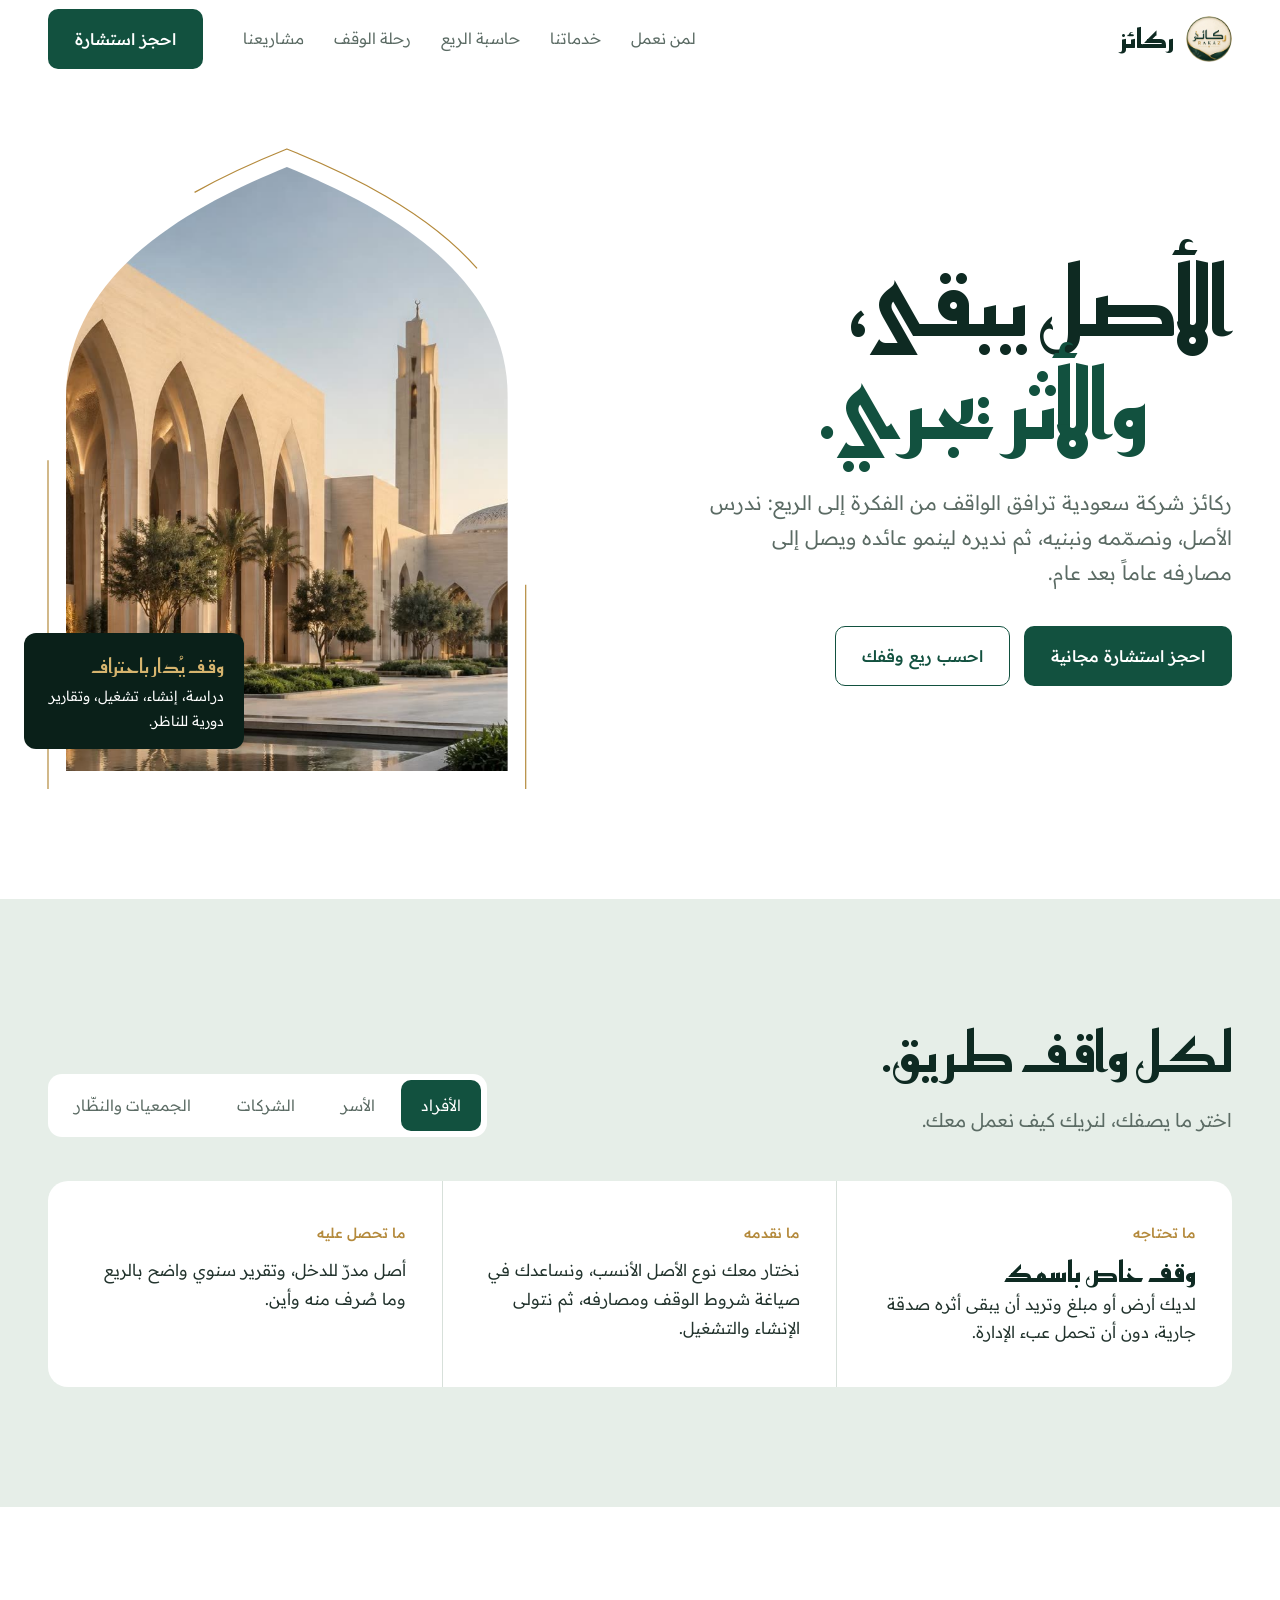
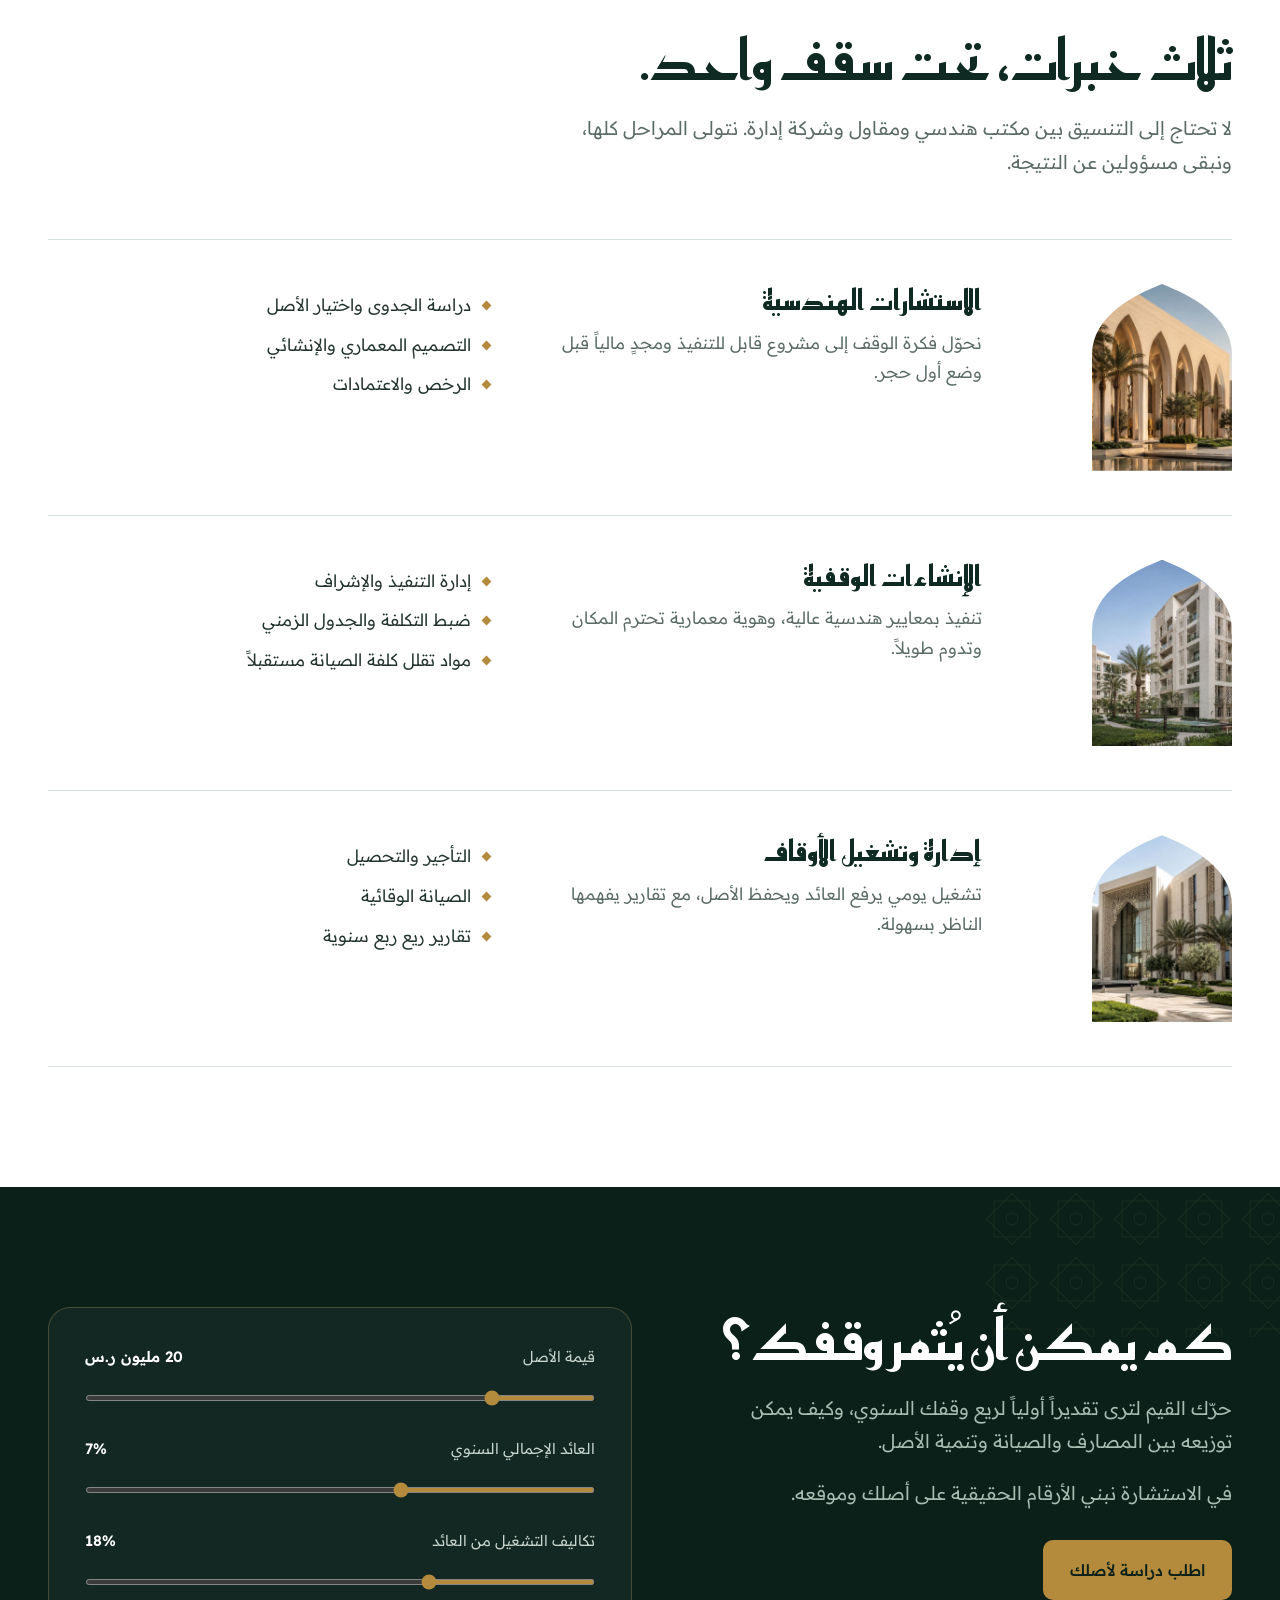
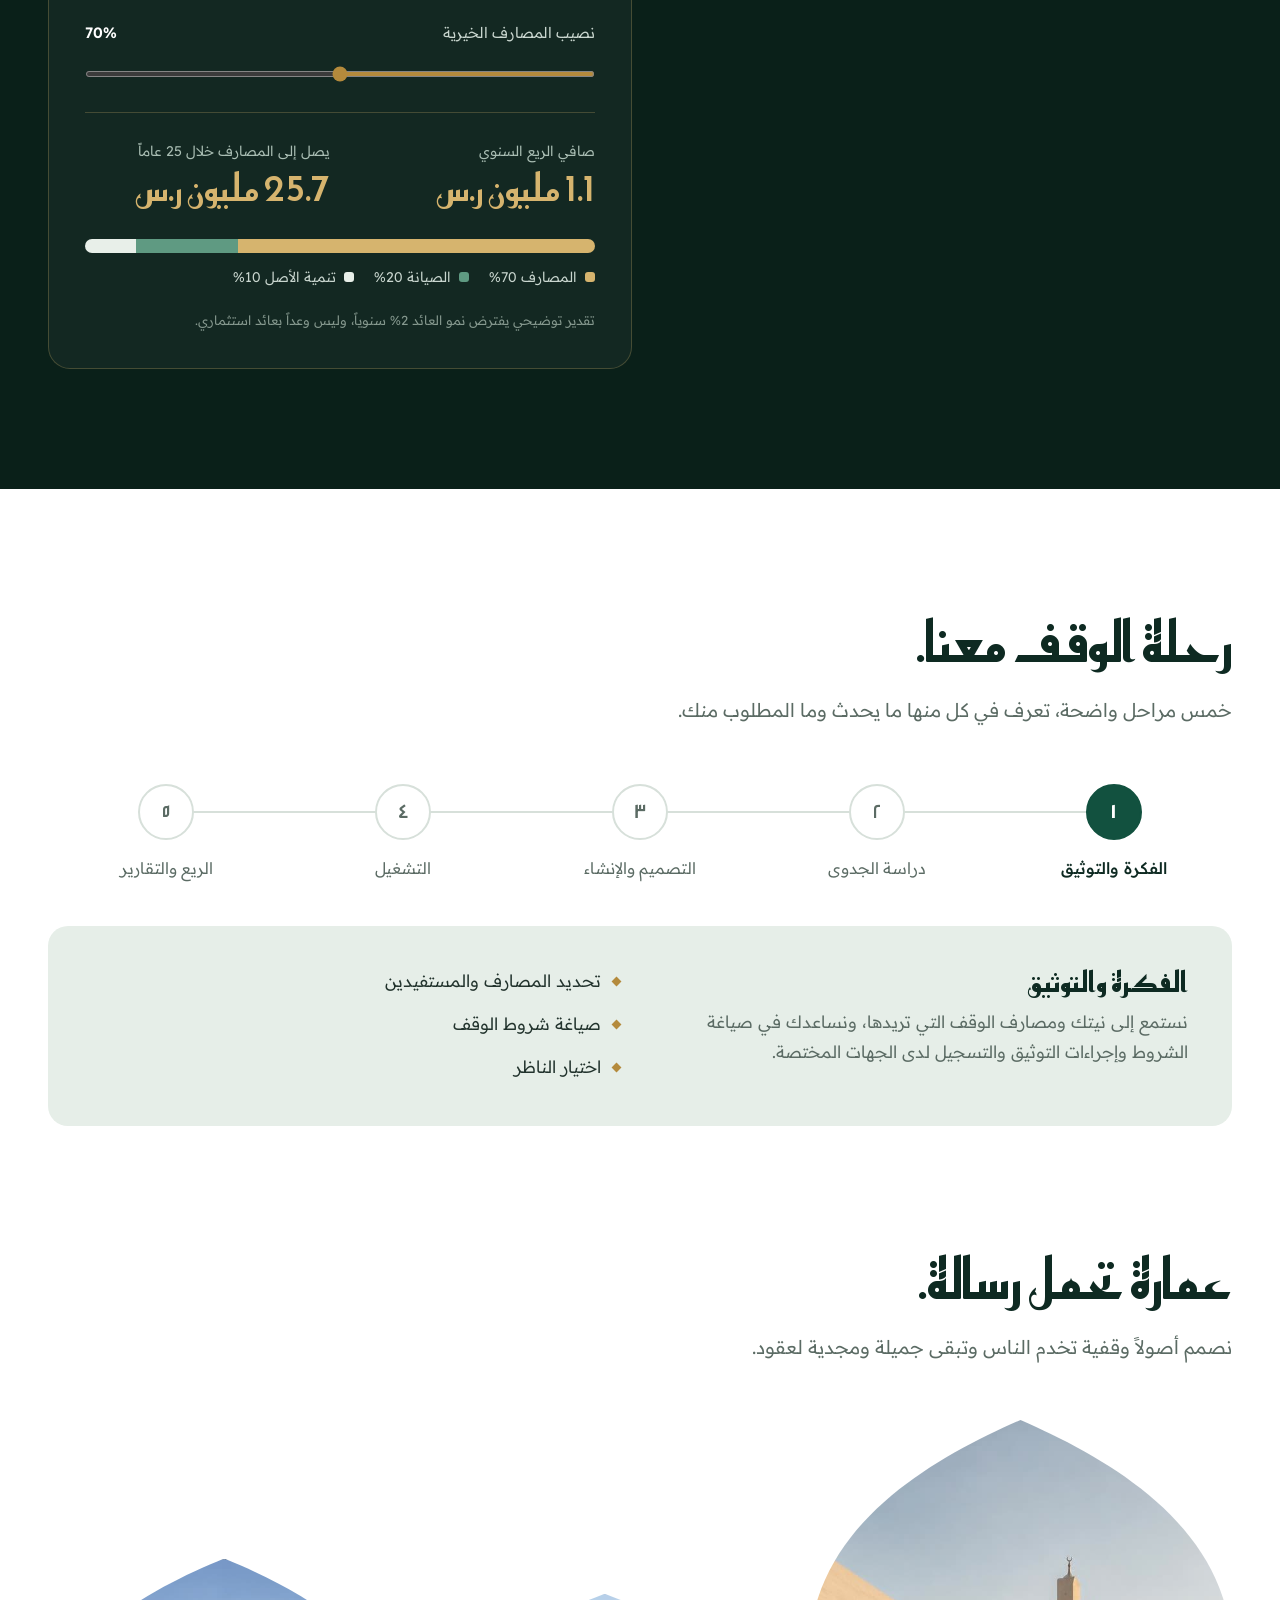
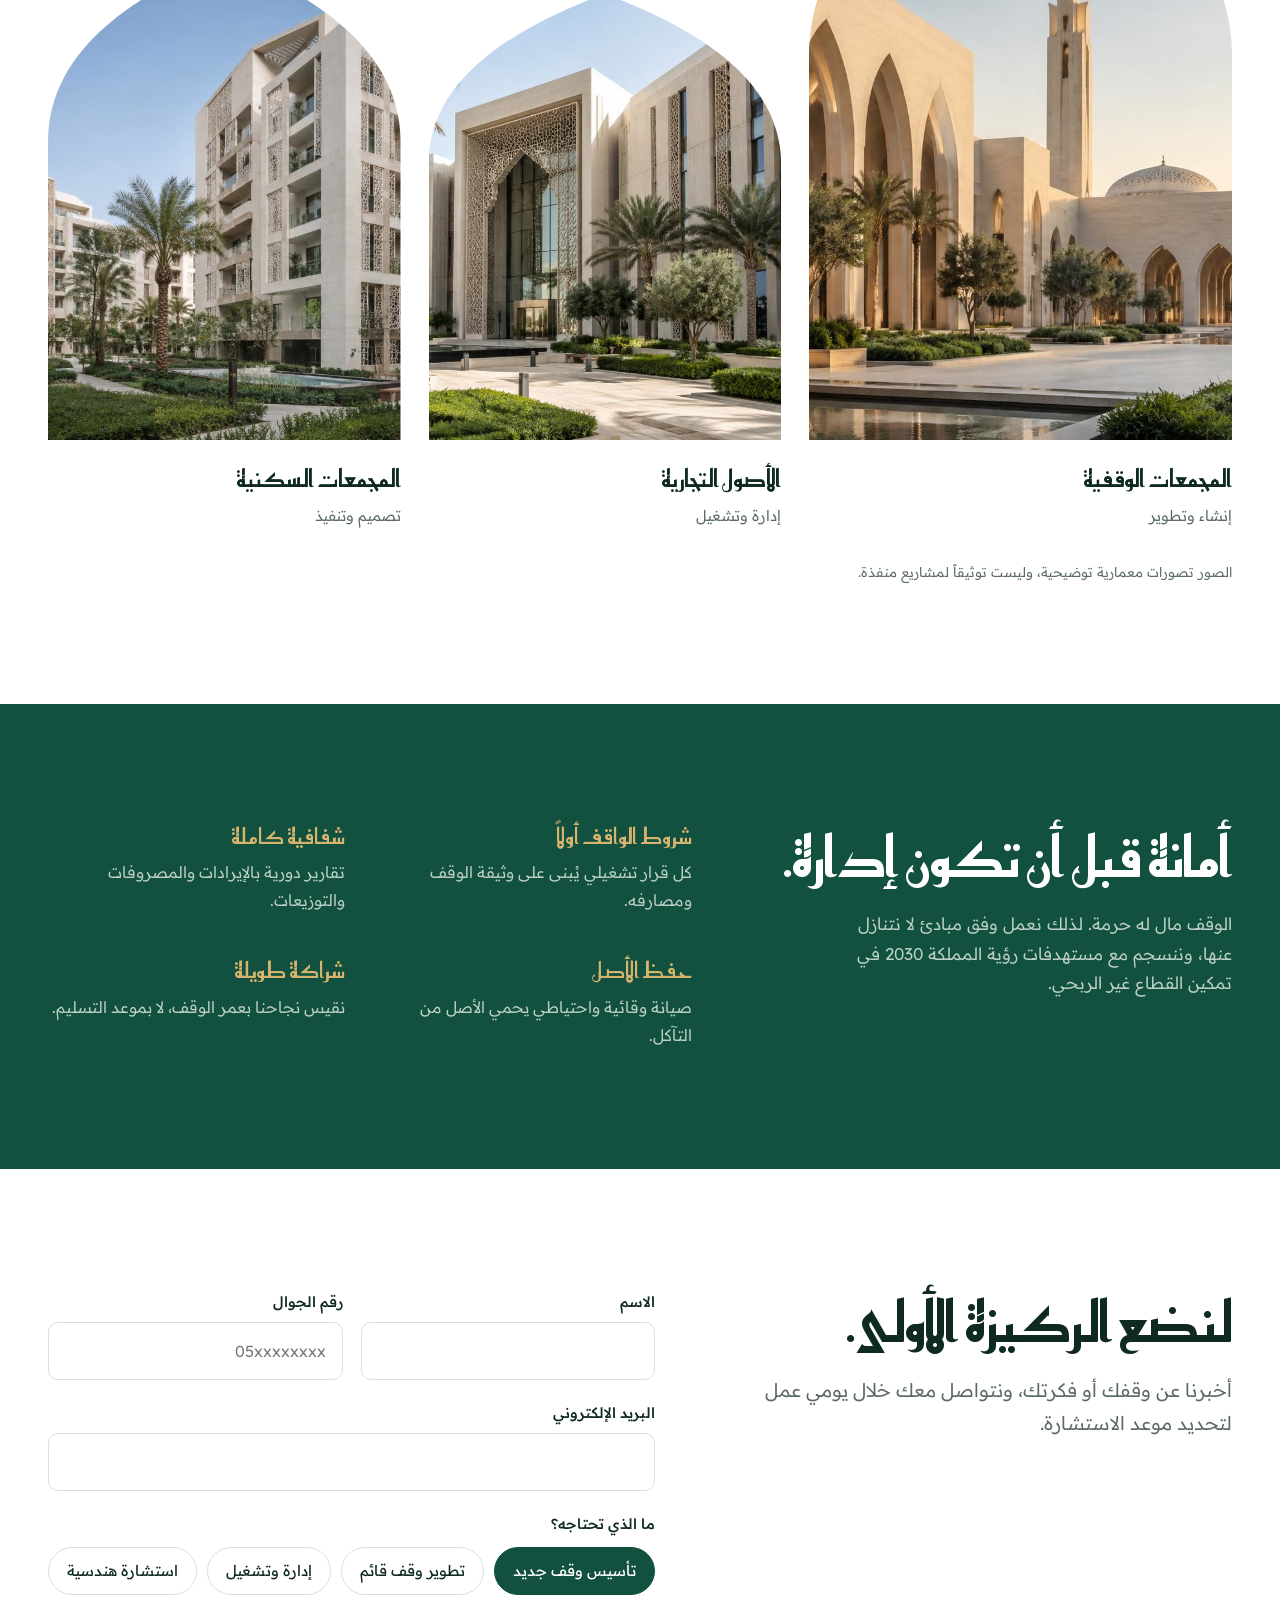
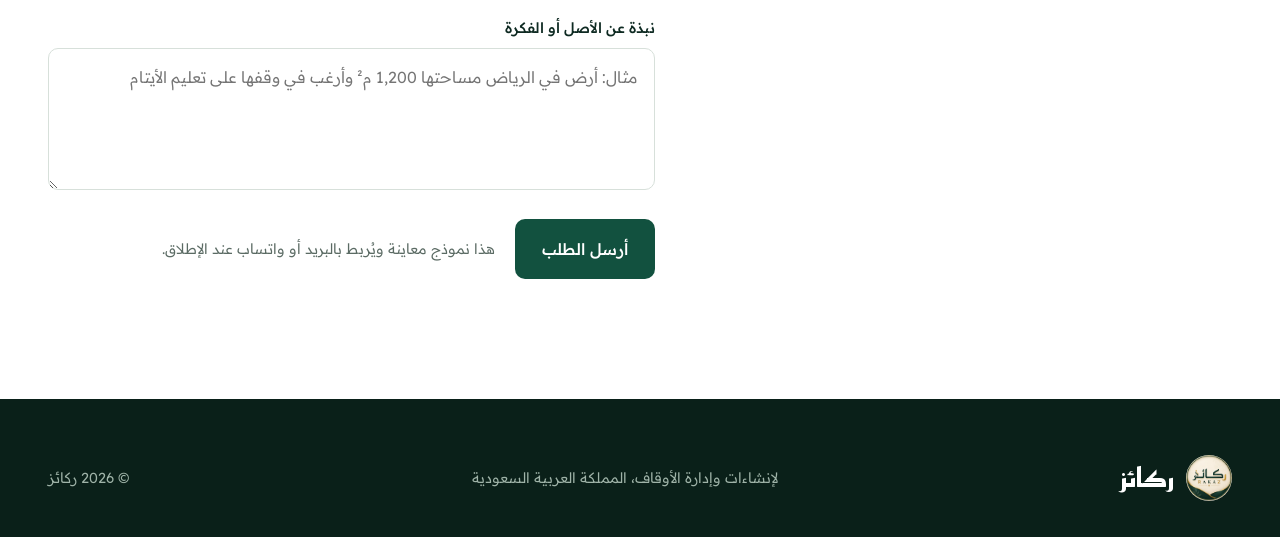
==== index.html @ 57b06609 "Modern redesign: arch motif, yield calculator, audience paths, journey, before/after, package builde" ====
<!doctype html>
<html lang="ar" dir="rtl">
<head>
<meta charset="utf-8">
<meta name="viewport" content="width=device-width,initial-scale=1">
<title>ركائز | إنشاءات وإدارة الأوقاف</title>
<meta name="description" content="ركائز شركة سعودية متخصصة في الاستشارات الهندسية وإنشاءات وإدارة وتشغيل الأوقاف. الأصل يبقى، والأثر يجري.">
<meta property="og:title" content="ركائز | الأصل يبقى، والأثر يجري">
<meta property="og:description" content="من فكرة الوقف إلى ريعه: دراسة وتصميم وإنشاء وتشغيل في المملكة العربية السعودية.">
<meta property="og:image" content="img/hero.jpg">
<link rel="icon" href="img/favicon.png">
<link rel="preconnect" href="https://fonts.googleapis.com"><link rel="preconnect" href="https://fonts.gstatic.com" crossorigin>
<link href="https://fonts.googleapis.com/css2?family=Reem+Kufi:wght@400..700&family=Readex+Pro:wght@300..600&display=swap" rel="stylesheet">
<link rel="stylesheet" href="styles.css">
</head>
<body>
<svg width="0" height="0" style="position:absolute" aria-hidden="true">
  <clipPath id="arch" clipPathUnits="objectBoundingBox"><path d="M0,1 L0,.38 C0,.17 .3,.06 .5,0 C.7,.06 1,.17 1,.38 L1,1 Z"/></clipPath>
  <pattern id="khatam" width="64" height="64" patternUnits="userSpaceOnUse">
    <g fill="none" stroke="#d6b46e" stroke-width="1"><rect x="14" y="14" width="36" height="36"/><rect x="14" y="14" width="36" height="36" transform="rotate(45 32 32)"/><circle cx="32" cy="32" r="6"/></g>
  </pattern>
</svg>

<header class="nav" id="nav">
  <div class="wrap">
    <a href="#top" class="brand" aria-label="ركائز، الصفحة الرئيسية"><img src="img/logo.jpg" alt=""><b>ركائز</b></a>
    <nav class="links" id="links" aria-label="القائمة الرئيسية">
      <a href="#audience">لمن نعمل</a><a href="#services">خدماتنا</a><a href="#calc">حاسبة الريع</a><a href="#journey">رحلة الوقف</a><a href="#projects">مشاريعنا</a>
    </nav>
    <a href="#contact" class="btn btn-primary">احجز استشارة</a>
    <button class="menu-btn" id="menuBtn" aria-label="فتح القائمة" aria-expanded="false" aria-controls="links"><svg width="26" height="26" viewBox="0 0 24 24" fill="none" stroke="currentColor" stroke-width="1.8"><path d="M4 7h16M4 12h16M4 17h10"/></svg></button>
  </div>
</header>

<main>
<section class="hero" id="top">
  <div class="wrap">
    <div>
      <h1><span>الأصل يبقى،</span><span>والأثر يجري.</span></h1>
      <p>ركائز شركة سعودية ترافق الواقف من الفكرة إلى الريع: ندرس الأصل، ونصمّمه ونبنيه، ثم نديره لينمو عائده ويصل إلى مصارفه عاماً بعد عام.</p>
      <div class="actions">
        <a href="#contact" class="btn btn-primary">احجز استشارة مجانية</a>
        <a href="#calc" class="btn btn-line" style="color:var(--emerald)">احسب ريع وقفك</a>
      </div>
    </div>
    <div class="hero-art" aria-hidden="true">
      <div class="photo arch"></div>
      <svg class="outline" viewBox="0 0 100 140" preserveAspectRatio="none"><path pathLength="1" d="M0,140 L0,53 C0,24 30,8.4 50,0 C70,8.4 100,24 100,53 L100,140"/></svg>
      <div class="tag"><b>وقف يُدار باحتراف</b>دراسة، إنشاء، تشغيل، وتقارير دورية للناظر.</div>
    </div>
  </div>
</section>

<section class="audience" id="audience">
  <div class="wrap">
    <div class="aud-head">
      <div><h2>لكل واقف طريق.</h2><p class="lead">اختر ما يصفك، لنريك كيف نعمل معك.</p></div>
      <div class="tabs" role="tablist" aria-label="نوع الواقف">
        <button role="tab" aria-selected="true" aria-controls="p1" id="t1">الأفراد</button>
        <button role="tab" aria-selected="false" aria-controls="p2" id="t2" tabindex="-1">الأسر</button>
        <button role="tab" aria-selected="false" aria-controls="p3" id="t3" tabindex="-1">الشركات</button>
        <button role="tab" aria-selected="false" aria-controls="p4" id="t4" tabindex="-1">الجمعيات والنظّار</button>
      </div>
    </div>
    <div class="panel" role="tabpanel" id="p1" aria-labelledby="t1">
      <div><small>ما تحتاجه</small><h3>وقف خاص باسمك</h3><p>لديك أرض أو مبلغ وتريد أن يبقى أثره صدقة جارية، دون أن تحمل عبء الإدارة.</p></div>
      <div><small>ما نقدمه</small><p>نختار معك نوع الأصل الأنسب، ونساعدك في صياغة شروط الوقف ومصارفه، ثم نتولى الإنشاء والتشغيل.</p></div>
      <div><small>ما تحصل عليه</small><p>أصل مدرّ للدخل، وتقرير سنوي واضح بالريع وما صُرف منه وأين.</p></div>
    </div>
    <div class="panel" role="tabpanel" id="p2" aria-labelledby="t2" hidden>
      <div><small>ما تحتاجه</small><h3>وقف عائلي يجمع الأجيال</h3><p>تريد أصلاً يخدم ذرية العائلة ويحفظ الإرث من التفرق.</p></div>
      <div><small>ما نقدمه</small><p>هيكلة الوقف الذري، وتنظيم دور الناظر والمستفيدين، وتطوير الأصول العائلية القائمة.</p></div>
      <div><small>ما تحصل عليه</small><p>حوكمة واضحة تمنع الخلاف، وريع منتظم يوزّع وفق شروط الواقف.</p></div>
    </div>
    <div class="panel" role="tabpanel" id="p3" aria-labelledby="t3" hidden>
      <div><small>ما تحتاجه</small><h3>وقف مؤسسي للشركة</h3><p>تبحث عن أثر اجتماعي مستدام يتجاوز التبرعات الموسمية.</p></div>
      <div><small>ما نقدمه</small><p>تصميم وقف يخدم مسؤوليتكم الاجتماعية، وربطه بأهداف الاستدامة لديكم، وإدارة أصوله باحتراف.</p></div>
      <div><small>ما تحصل عليه</small><p>أثر قابل للقياس، وتقارير جاهزة للإفصاح للمساهمين.</p></div>
    </div>
    <div class="panel" role="tabpanel" id="p4" aria-labelledby="t4" hidden>
      <div><small>ما تحتاجه</small><h3>أوقاف قائمة تحتاج إلى تطوير</h3><p>لديكم أصول وقفية قديمة أو ضعيفة العائد، أو تحتاجون إلى تشغيل محترف.</p></div>
      <div><small>ما نقدمه</small><p>تقييم الأصول، وإعادة التطوير أو الإحلال، وتشغيل يومي وتحصيل وصيانة.</p></div>
      <div><small>ما تحصل عليه</small><p>رفع العائد، وتخفيف العبء التشغيلي عن الناظر، وشفافية كاملة.</p></div>
    </div>
  </div>
</section>

<section id="services">
  <div class="wrap">
    <h2>ثلاث خبرات، تحت سقف واحد.</h2>
    <p class="lead">لا تحتاج إلى التنسيق بين مكتب هندسي ومقاول وشركة إدارة. نتولى المراحل كلها، ونبقى مسؤولين عن النتيجة.</p>
    <div class="svc-list">
      <article class="svc">
        <div class="thumb arch" style="background-image:url(img/arches.jpg)" role="img" aria-label="تفاصيل معمارية"></div>
        <div><h3>الاستشارات الهندسية</h3><p>نحوّل فكرة الوقف إلى مشروع قابل للتنفيذ ومجدٍ مالياً قبل وضع أول حجر.</p></div>
        <ul><li>دراسة الجدوى واختيار الأصل</li><li>التصميم المعماري والإنشائي</li><li>الرخص والاعتمادات</li></ul>
      </article>
      <article class="svc">
        <div class="thumb arch" style="background-image:url(img/residences.jpg)" role="img" aria-label="مبنى سكني"></div>
        <div><h3>الإنشاءات الوقفية</h3><p>تنفيذ بمعايير هندسية عالية، وهوية معمارية تحترم المكان وتدوم طويلاً.</p></div>
        <ul><li>إدارة التنفيذ والإشراف</li><li>ضبط التكلفة والجدول الزمني</li><li>مواد تقلل كلفة الصيانة مستقبلاً</li></ul>
      </article>
      <article class="svc">
        <div class="thumb arch" style="background-image:url(img/offices.jpg)" role="img" aria-label="مبنى تجاري"></div>
        <div><h3>إدارة وتشغيل الأوقاف</h3><p>تشغيل يومي يرفع العائد ويحفظ الأصل، مع تقارير يفهمها الناظر بسهولة.</p></div>
        <ul><li>التأجير والتحصيل</li><li>الصيانة الوقائية</li><li>تقارير ريع ربع سنوية</li></ul>
      </article>
    </div>
  </div>
</section>

<section class="calc" id="calc">
  <svg class="bgpat" aria-hidden="true"><rect width="100%" height="100%" fill="url(#khatam)"/></svg>
  <div class="wrap">
    <div>
      <h2>كم يمكن أن يُثمر وقفك؟</h2>
      <p class="lead">حرّك القيم لترى تقديراً أولياً لريع وقفك السنوي، وكيف يمكن توزيعه بين المصارف والصيانة وتنمية الأصل.</p>
      <p class="lead" style="margin-top:18px">في الاستشارة نبني الأرقام الحقيقية على أصلك وموقعه.</p>
      <a href="#contact" class="btn btn-brass" style="margin-top:30px">اطلب دراسة لأصلك</a>
    </div>
    <div class="calc-box">
      <div class="field"><label for="v">قيمة الأصل <output id="vo"></output></label><input type="range" id="v" min="1" max="100" step="1" value="20"></div>
      <div class="field"><label for="g">العائد الإجمالي السنوي <output id="go"></output></label><input type="range" id="g" min="4" max="12" step=".5" value="7"></div>
      <div class="field"><label for="o">تكاليف التشغيل من العائد <output id="oo"></output></label><input type="range" id="o" min="10" max="35" step="1" value="18"></div>
      <div class="field"><label for="b">نصيب المصارف الخيرية <output id="bo"></output></label><input type="range" id="b" min="50" max="90" step="5" value="70"></div>
      <div class="result" aria-live="polite">
        <div><span>صافي الريع السنوي</span><b id="net"></b></div>
        <div><span>يصل إلى المصارف خلال 25 عاماً</span><b id="cum"></b></div>
      </div>
      <div class="split" aria-hidden="true"><i id="s1" style="background:var(--brass-2)"></i><i id="s2" style="background:#5f9a82"></i><i id="s3" style="background:#e8efe9"></i></div>
      <div class="legend"><span style="--c:var(--brass-2)" id="l1"></span><span style="--c:#5f9a82" id="l2"></span><span style="--c:#e8efe9" id="l3"></span></div>
      <p class="disclaimer">تقدير توضيحي يفترض نمو العائد 2% سنوياً، وليس وعداً بعائد استثماري.</p>
    </div>
  </div>
</section>

<section id="journey">
  <div class="wrap">
    <h2>رحلة الوقف معنا.</h2>
    <p class="lead">خمس مراحل واضحة، تعرف في كل منها ما يحدث وما المطلوب منك.</p>
    <div class="journey-track" role="tablist" aria-label="مراحل الوقف" id="track"></div>
    <div class="journey-detail" id="jdetail" role="tabpanel" aria-live="polite"></div>
  </div>
</section>

<section id="projects" style="padding-top:0">
  <div class="wrap">
    <h2>عمارة تحمل رسالة.</h2>
    <p class="lead">نصمم أصولاً وقفية تخدم الناس وتبقى جميلة ومجدية لعقود.</p>
    <div class="gallery">
      <figure><div class="img arch" style="background-image:url(img/hero.jpg)" role="img" aria-label="مجمع وقفي بأروقة وحدائق"></div><figcaption><b>المجمعات الوقفية</b><span>إنشاء وتطوير</span></figcaption></figure>
      <figure><div class="img arch" style="background-image:url(img/offices.jpg)" role="img" aria-label="مبنى أصول تجارية"></div><figcaption><b>الأصول التجارية</b><span>إدارة وتشغيل</span></figcaption></figure>
      <figure><div class="img arch" style="background-image:url(img/residences.jpg)" role="img" aria-label="مجمع سكني"></div><figcaption><b>المجمعات السكنية</b><span>تصميم وتنفيذ</span></figcaption></figure>
    </div>
    <p class="note">الصور تصورات معمارية توضيحية، وليست توثيقاً لمشاريع منفذة.</p>
  </div>
</section>

<section class="principles">
  <div class="wrap">
    <div><h2>أمانة قبل أن تكون إدارة.</h2><p style="color:#bcd0c5;max-width:40ch">الوقف مال له حرمة. لذلك نعمل وفق مبادئ لا نتنازل عنها، وننسجم مع مستهدفات رؤية المملكة 2030 في تمكين القطاع غير الربحي.</p></div>
    <div class="plist">
      <div><h3>شروط الواقف أولاً</h3><p>كل قرار تشغيلي يُبنى على وثيقة الوقف ومصارفه.</p></div>
      <div><h3>شفافية كاملة</h3><p>تقارير دورية بالإيرادات والمصروفات والتوزيعات.</p></div>
      <div><h3>حفظ الأصل</h3><p>صيانة وقائية واحتياطي يحمي الأصل من التآكل.</p></div>
      <div><h3>شراكة طويلة</h3><p>نقيس نجاحنا بعمر الوقف، لا بموعد التسليم.</p></div>
    </div>
  </div>
</section>

<section class="contact" id="contact">
  <div class="wrap">
    <div>
      <h2>لنضع الركيزة الأولى.</h2>
      <p class="lead">أخبرنا عن وقفك أو فكرتك، ونتواصل معك خلال يومي عمل لتحديد موعد الاستشارة.</p>
    </div>
    <form class="form" id="form" novalidate>
      <div><label for="n">الاسم</label><input id="n" name="name" required autocomplete="name"></div>
      <div><label for="p">رقم الجوال</label><input id="p" name="phone" type="tel" dir="ltr" style="text-align:right" placeholder="05xxxxxxxx" autocomplete="tel"></div>
      <div class="full"><label for="e">البريد الإلكتروني</label><input id="e" name="email" type="email" dir="ltr" style="text-align:right" required autocomplete="email"></div>
      <fieldset class="full" style="border:0"><legend style="font-size:14.5px;font-weight:500;margin-bottom:10px;color:var(--ink)">ما الذي تحتاجه؟</legend>
        <div class="chips">
          <label><input type="radio" name="svc" value="وقف جديد" checked><span>تأسيس وقف جديد</span></label>
          <label><input type="radio" name="svc" value="تطوير"><span>تطوير وقف قائم</span></label>
          <label><input type="radio" name="svc" value="تشغيل"><span>إدارة وتشغيل</span></label>
          <label><input type="radio" name="svc" value="استشارة"><span>استشارة هندسية</span></label>
        </div>
      </fieldset>
      <div class="full"><label for="m">نبذة عن الأصل أو الفكرة</label><textarea id="m" rows="4" placeholder="مثال: أرض في الرياض مساحتها 1,200 م² وأرغب في وقفها على تعليم الأيتام"></textarea></div>
      <div class="full" style="display:flex;gap:20px;align-items:center;flex-wrap:wrap"><button class="btn btn-primary" type="submit">أرسل الطلب</button><span class="form-status" id="status" role="status">هذا نموذج معاينة ويُربط بالبريد أو واتساب عند الإطلاق.</span></div>
    </form>
  </div>
</section>
</main>

<footer>
  <div class="wrap">
    <a href="#top" class="brand"><img src="img/logo.jpg" alt=""><b>ركائز</b></a>
    <span>لإنشاءات وإدارة الأوقاف، المملكة العربية السعودية</span>
    <span>© 2026 ركائز</span>
  </div>
</footer>

<script>
const $=id=>document.getElementById(id);
const nav=$('nav');addEventListener('scroll',()=>nav.classList.toggle('scrolled',scrollY>10),{passive:true});
const links=$('links'),mb=$('menuBtn');
mb.onclick=()=>{const o=links.classList.toggle('open');mb.setAttribute('aria-expanded',o)};
links.querySelectorAll('a').forEach(a=>a.onclick=()=>{links.classList.remove('open');mb.setAttribute('aria-expanded',false)});

// tabs with arrow-key support
function tabs(list,onSelect){
  const btns=[...list.querySelectorAll('[role=tab]')];
  const select=b=>{btns.forEach(x=>{const on=x===b;x.setAttribute('aria-selected',on);x.tabIndex=on?0:-1});onSelect(b,btns.indexOf(b))};
  btns.forEach((b,i)=>{b.onclick=()=>select(b);b.onkeydown=e=>{
    const d=e.key==='ArrowLeft'?1:e.key==='ArrowRight'?-1:0; // RTL
    if(d){e.preventDefault();const n=btns[(i+d+btns.length)%btns.length];n.focus();select(n)}}});
}
tabs(document.querySelector('.tabs'),b=>{document.querySelectorAll('.panel').forEach(p=>p.hidden=p.id!==b.getAttribute('aria-controls'))});

// journey
const stages=[
 ['الفكرة والتوثيق','نستمع إلى نيتك ومصارف الوقف التي تريدها، ونساعدك في صياغة الشروط وإجراءات التوثيق والتسجيل لدى الجهات المختصة.',['تحديد المصارف والمستفيدين','صياغة شروط الوقف','اختيار الناظر']],
 ['دراسة الجدوى','نقيّم الأصل أو نختاره معك، ونقارن بين بدائل الاستثمار لنصل إلى أعلى عائد بأقل مخاطرة.',['تقييم الموقع والسوق','سيناريوهات العائد','توصية مكتوبة']],
 ['التصميم والإنشاء','تصميم معماري بهوية أصيلة، وتنفيذ تحت إشرافنا بجدول وتكلفة معتمدين.',['تصميم معماري وإنشائي','الرخص والاعتمادات','إشراف وتقارير تنفيذ']],
 ['التشغيل','نتولى التأجير والتحصيل والصيانة، فلا يحمل الناظر عبء التفاصيل اليومية.',['تسويق وتأجير','تحصيل وصيانة','احتياطي لحفظ الأصل']],
 ['الريع والتقارير','يصل الريع إلى مصارفه في موعده، مع تقارير واضحة بكل ما دخل وما صُرف.',['توزيع وفق الشروط','تقرير ربع سنوي','مراجعة سنوية للأداء']]
];
const track=$('track'),jd=$('jdetail');
track.innerHTML=stages.map((s,i)=>`<button role="tab" aria-selected="${i===0}" tabindex="${i?-1:0}"><i>${'١٢٣٤٥'[i]}</i><span>${s[0]}</span></button>`).join('');
const showStage=(b,i)=>{const s=stages[i];jd.innerHTML=`<div><h3>${s[0]}</h3><p style="color:var(--muted)">${s[1]}</p></div><ul>${s[2].map(x=>`<li>${x}</li>`).join('')}</ul>`};
tabs(track,showStage);showStage(null,0);

// calculator
const fmt=n=>n>=1e6?(n/1e6).toLocaleString('en-US',{maximumFractionDigits:1})+' مليون ر.س':Math.round(n/1e3).toLocaleString('en-US')+' ألف ر.س';
function calc(){
  const V=$('v').value*1e6,g=$('g').value/100,o=$('o').value/100,b=$('b').value/100;
  const maint=Math.min(.2,1-b),grow=Math.max(0,1-b-maint);
  $('vo').textContent=fmt(V);$('go').textContent=$('g').value+'%';$('oo').textContent=$('o').value+'%';$('bo').textContent=Math.round(b*100)+'%';
  const net=V*g*(1-o);let cum=0;for(let y=0;y<25;y++)cum+=net*b*Math.pow(1.02,y);
  $('net').textContent=fmt(net);$('cum').textContent=fmt(cum);
  [[b,'المصارف'],[maint,'الصيانة'],[grow,'تنمية الأصل']].forEach(([w,l],i)=>{$('s'+(i+1)).style.width=w*100+'%';$('l'+(i+1)).textContent=`${l} ${Math.round(w*100)}%`});
}
['v','g','o','b'].forEach(id=>$(id).oninput=calc);calc();

// form
$('form').onsubmit=e=>{e.preventDefault();const f=e.target,st=$('status');
  if(!f.elements.name.value.trim()||!f.elements.email.checkValidity()){st.className='form-status';st.textContent='أدخل الاسم وبريداً إلكترونياً صحيحاً لنتمكن من الرد عليك.';return}
  st.className='form-status ok';st.textContent='تم استلام طلبك. (معاينة: لم يُرسل فعلياً بعد)';f.reset()};
</script>
</body>
</html>
---- styles.css ----
:root{
  --ink:#0e2a22; --emerald:#12513f; --emerald-2:#1a6a53; --deep:#0a2019;
  --brass:#b48a3c; --brass-2:#d6b46e; --sage:#e6eee8; --sand:#d9c7a3;
  --paper:#ffffff; --text:#22332d; --muted:#5b6b64; --line:#d7e0da;
  --max:1240px;
  --display:"Reem Kufi",sans-serif; --body:"Readex Pro",system-ui,sans-serif;
  --s1:clamp(44px,7.4vw,104px); --s2:clamp(32px,4.4vw,56px); --s3:clamp(22px,2.2vw,28px);
}
*{box-sizing:border-box;margin:0;padding:0}
html{scroll-behavior:smooth}
body{font-family:var(--body);color:var(--text);background:var(--paper);font-size:17px;line-height:1.75;overflow-x:hidden;font-weight:350}
img{max-width:100%;display:block}
a{color:inherit;text-decoration:none}
button{font:inherit;cursor:pointer}
:focus-visible{outline:3px solid var(--brass);outline-offset:3px;border-radius:4px}
.wrap{max-width:var(--max);margin-inline:auto;padding-inline:28px}
h1,h2,h3{font-family:var(--display);font-weight:600;color:var(--ink);line-height:1.2}
h2{font-size:var(--s2);margin-bottom:18px;max-width:20ch;text-wrap:balance}
h3{font-size:var(--s3)}
p.lead{font-size:19px;color:var(--muted);max-width:56ch}
section{padding-block:120px}
.arch{clip-path:url(#arch)}

/* buttons */
.btn{display:inline-flex;align-items:center;gap:10px;padding:15px 26px;border-radius:10px;font-weight:500;font-size:16px;border:1.5px solid transparent;transition:background .2s,color .2s,border-color .2s}
.btn-primary{background:var(--emerald);color:#fff}
.btn-primary:hover{background:var(--ink)}
.btn-brass{background:var(--brass);color:var(--deep)}
.btn-brass:hover{background:var(--brass-2)}
.btn-line{border-color:currentColor}
.btn-line:hover{background:rgba(255,255,255,.08)}

/* header */
.nav{position:sticky;top:0;z-index:40;background:rgba(255,255,255,.88);backdrop-filter:blur(14px);border-bottom:1px solid transparent;transition:border-color .3s}
.nav.scrolled{border-color:var(--line)}
.nav .wrap{display:flex;align-items:center;gap:40px;height:78px}
.brand{display:flex;align-items:center;gap:12px}
.brand img{width:46px;height:46px;border-radius:50%}
.brand b{font-family:var(--display);font-size:26px;color:var(--ink);line-height:1}
.links{display:flex;gap:30px;margin-inline-start:auto;font-size:15.5px;color:var(--muted)}
.links a:hover,.links a[aria-current]{color:var(--ink)}
.menu-btn{display:none;margin-inline-start:auto;background:none;border:0;width:44px;height:44px;color:var(--ink)}

/* hero */
.hero{padding-block:70px 110px;position:relative;overflow:hidden}
.hero .wrap{display:grid;grid-template-columns:1.15fr .85fr;gap:60px;align-items:center}
.hero h1{font-size:var(--s1);line-height:1.08;letter-spacing:-.5px;margin-bottom:28px}
.hero h1 span{display:block}
.hero h1 span:last-child{color:var(--emerald);padding-inline-start:.9em}
.hero p{font-size:20px;color:var(--muted);max-width:44ch;margin-bottom:36px}
.hero .actions{display:flex;gap:14px;flex-wrap:wrap}
.hero-art{position:relative;aspect-ratio:3/4.2;max-height:640px;justify-self:end;width:100%}
.hero-art .photo{position:absolute;inset:18px;background:url(img/hero.jpg) 38% center/cover;opacity:0;animation:fadeIn 1.2s .9s forwards}
.hero-art svg.outline{position:absolute;inset:0;width:100%;height:100%;overflow:visible}
.hero-art svg.outline path{fill:none;stroke:var(--brass);stroke-width:1.2;vector-effect:non-scaling-stroke;stroke-dasharray:1;stroke-dashoffset:1;animation:draw 1.6s cubic-bezier(.6,0,.2,1) forwards}
.hero-art .tag{position:absolute;bottom:40px;inset-inline-end:-24px;background:var(--deep);color:#fff;padding:16px 20px;border-radius:12px;font-size:14px;max-width:220px;opacity:0;animation:fadeIn .8s 1.8s forwards}
.hero-art .tag b{display:block;font-family:var(--display);font-size:20px;color:var(--brass-2);font-weight:500}
@keyframes draw{to{stroke-dashoffset:0}}
@keyframes fadeIn{to{opacity:1}}

/* audiences (tabs) */
.audience{background:var(--sage)}
.aud-head{display:flex;justify-content:space-between;align-items:end;gap:40px;flex-wrap:wrap;margin-bottom:44px}
.tabs{display:flex;gap:6px;background:#fff;padding:6px;border-radius:14px;flex-wrap:wrap}
.tabs button{border:0;background:none;padding:12px 20px;border-radius:10px;font-size:15.5px;color:var(--muted)}
.tabs button[aria-selected=true]{background:var(--emerald);color:#fff}
.panel{display:grid;grid-template-columns:1fr 1fr 1fr;gap:0;background:#fff;border-radius:20px;overflow:hidden}
.panel>div{padding:40px 36px;border-inline-start:1px solid var(--line)}
.panel>div:first-child{border:0}
.panel small{display:block;color:var(--brass);font-weight:500;margin-bottom:10px;font-size:14px}
.panel p{font-size:16.5px}
.panel[hidden]{display:none}

/* services */
.svc-list{margin-top:60px;border-top:1px solid var(--line)}
.svc{display:grid;grid-template-columns:200px 1fr 1fr;gap:50px;padding-block:44px;border-bottom:1px solid var(--line);align-items:start}
.svc .thumb{width:140px;aspect-ratio:3/4;background-size:cover;background-position:center}
.svc h3{margin-bottom:10px}
.svc p{color:var(--muted)}
.svc ul{list-style:none;display:grid;gap:10px;padding-top:6px}
.svc li{display:flex;gap:12px;align-items:baseline}
.svc li::before{content:"";width:7px;height:7px;background:var(--brass);transform:rotate(45deg);flex:none;translate:0 -2px}

/* calculator */
.calc{background:var(--deep);color:#e8efe9;position:relative;overflow:hidden}
.calc .bgpat{position:absolute;inset:0;opacity:.09;pointer-events:none}
.calc .wrap{position:relative;display:grid;grid-template-columns:1fr 1.1fr;gap:70px;align-items:start}
.calc h2{color:#fff}
.calc p.lead{color:#a9bdb3}
.calc-box{background:rgba(255,255,255,.04);border:1px solid rgba(214,180,110,.25);border-radius:22px;padding:36px}
.field{margin-bottom:26px}
.field label{display:flex;justify-content:space-between;font-size:15px;margin-bottom:10px;color:#c9d6cf}
.field output{font-weight:600;color:#fff;font-variant-numeric:tabular-nums}
input[type=range]{width:100%;accent-color:var(--brass);height:6px}
.result{border-top:1px solid rgba(214,180,110,.25);padding-top:26px;margin-top:6px;display:grid;grid-template-columns:1fr 1fr;gap:20px}
.result div span{font-size:14px;color:#a9bdb3;display:block}
.result div b{font-family:var(--display);font-size:clamp(28px,3vw,38px);color:var(--brass-2);font-weight:500;font-variant-numeric:tabular-nums;line-height:1.3}
.split{display:flex;height:14px;border-radius:99px;overflow:hidden;margin:26px 0 12px}
.split i{display:block;transition:width .4s}
.legend{display:flex;gap:20px;flex-wrap:wrap;font-size:14px;color:#c9d6cf}
.legend span::before{content:"";display:inline-block;width:10px;height:10px;border-radius:3px;margin-inline-end:8px;background:var(--c)}
.disclaimer{font-size:13px;color:#86998f;margin-top:20px}

/* journey */
.journey-track{display:grid;grid-template-columns:repeat(5,1fr);margin-top:56px;position:relative}
.journey-track::before{content:"";position:absolute;top:27px;inset-inline:10%;height:2px;background:var(--line)}
.journey-track button{background:none;border:0;display:flex;flex-direction:column;align-items:center;gap:14px;position:relative;color:var(--muted);font-size:16px;padding:0 6px}
.journey-track button i{width:56px;height:56px;border-radius:50%;background:#fff;border:2px solid var(--line);display:grid;place-items:center;font-style:normal;font-family:var(--display);font-size:22px;color:var(--muted);transition:.25s}
.journey-track button[aria-selected=true]{color:var(--ink);font-weight:500}
.journey-track button[aria-selected=true] i{background:var(--emerald);border-color:var(--emerald);color:#fff}
.journey-detail{margin-top:44px;background:var(--sage);border-radius:20px;padding:40px 44px;display:grid;grid-template-columns:1fr 1fr;gap:40px;min-height:200px}
.journey-detail h3{margin-bottom:8px}
.journey-detail ul{list-style:none;display:grid;gap:10px}
.journey-detail li{display:flex;gap:12px;align-items:baseline}
.journey-detail li::before{content:"";width:7px;height:7px;background:var(--brass);transform:rotate(45deg);flex:none;translate:0 -2px}

/* projects */
.gallery{display:grid;grid-template-columns:1.2fr 1fr 1fr;gap:28px;align-items:end;margin-top:56px}
.gallery figure{margin:0}
.gallery .img{aspect-ratio:3/4.4;background-size:cover;background-position:center}
.gallery figure:nth-child(2) .img{aspect-ratio:3/3.8}
.gallery figure:nth-child(3) .img{aspect-ratio:3/4.1}
.gallery figcaption{padding-top:18px}
.gallery figcaption b{font-family:var(--display);font-size:24px;font-weight:500;color:var(--ink);display:block}
.gallery figcaption span{font-size:15px;color:var(--muted)}
.note{font-size:13.5px;color:var(--muted);margin-top:30px}

/* principles */
.principles{background:var(--emerald);color:#e3ece6}
.principles .wrap{display:grid;grid-template-columns:1fr 1.4fr;gap:80px}
.principles h2{color:#fff}
.plist{display:grid;grid-template-columns:1fr 1fr;gap:44px 50px}
.plist h3{color:var(--brass-2);font-size:22px;font-weight:500;margin-bottom:8px}
.plist p{color:#bcd0c5;font-size:16px}

/* contact */
.contact .wrap{display:grid;grid-template-columns:.9fr 1.1fr;gap:80px}
.form{display:grid;grid-template-columns:1fr 1fr;gap:20px 18px}
.form .full{grid-column:1/-1}
.form label{display:block;font-size:14.5px;font-weight:500;margin-bottom:8px;color:var(--ink)}
.form input,.form select,.form textarea{width:100%;padding:14px 16px;border:1.5px solid var(--line);border-radius:10px;font:inherit;font-size:16px;background:#fff;color:var(--text);transition:border-color .2s}
.form input:focus,.form select:focus,.form textarea:focus{outline:none;border-color:var(--emerald)}
.chips{display:flex;gap:10px;flex-wrap:wrap}
.chips label{margin:0}
.chips input{position:absolute;opacity:0;width:1px;height:1px}
.chips span{display:inline-block;padding:10px 18px;border:1.5px solid var(--line);border-radius:99px;font-size:15px;font-weight:400;cursor:pointer;transition:.2s}
.chips input:checked+span{background:var(--emerald);border-color:var(--emerald);color:#fff}
.chips input:focus-visible+span{outline:3px solid var(--brass);outline-offset:2px}
.form-status{font-size:14.5px;color:var(--muted)}
.form-status.ok{color:var(--emerald);font-weight:500}

footer{background:var(--deep);color:#9fb3a8;padding-block:56px 36px;font-size:14.5px}
footer .wrap{display:flex;justify-content:space-between;align-items:center;gap:24px;flex-wrap:wrap}
footer .brand b{color:#fff}

@media (prefers-reduced-motion:reduce){
  *,*::before,*::after{animation-duration:0s!important;animation-delay:0s!important;transition:none!important}
  html{scroll-behavior:auto}
}
@media (max-width:980px){
  section{padding-block:84px}
  .links{display:none;position:absolute;top:78px;inset-inline:0;background:#fff;flex-direction:column;padding:20px 28px 28px;gap:18px;border-bottom:1px solid var(--line)}
  .links.open{display:flex}
  .menu-btn{display:grid;place-items:center}
  .nav .btn{display:none}
  .hero .wrap,.calc .wrap,.principles .wrap,.contact .wrap{grid-template-columns:1fr;gap:50px}
  .hero-art{max-width:420px;justify-self:center}
  .hero-art .tag{inset-inline-end:0}
  .panel{grid-template-columns:1fr}
  .panel>div{border-inline-start:0;border-top:1px solid var(--line)}
  .svc{grid-template-columns:1fr;gap:20px}
  .svc .thumb{width:110px}
  .journey-track{grid-template-columns:repeat(5,minmax(0,1fr))}
  .journey-track button{font-size:13px}
  .journey-detail{grid-template-columns:1fr;padding:30px 26px}
  .gallery{grid-template-columns:1fr 1fr}
  .gallery figure:first-child{grid-column:1/-1}
  .gallery figure:first-child .img{aspect-ratio:4/3.4}
}
@media (max-width:600px){
  .wrap{padding-inline:16px}
  .hero{padding-block:40px 80px}
  .hero h1 span:last-child{padding-inline-start:0}
  .journey-track::before{display:none}
  .journey-track button i{width:44px;height:44px;font-size:18px}
  .journey-track button span{display:none}
  .gallery{grid-template-columns:1fr}
  .plist,.form,.result{grid-template-columns:1fr}
  .calc-box{padding:24px}
  .tabs{width:100%}
  .tabs button{flex:1 1 40%;padding:10px 12px}
  .panel>div{padding:28px 24px}
}
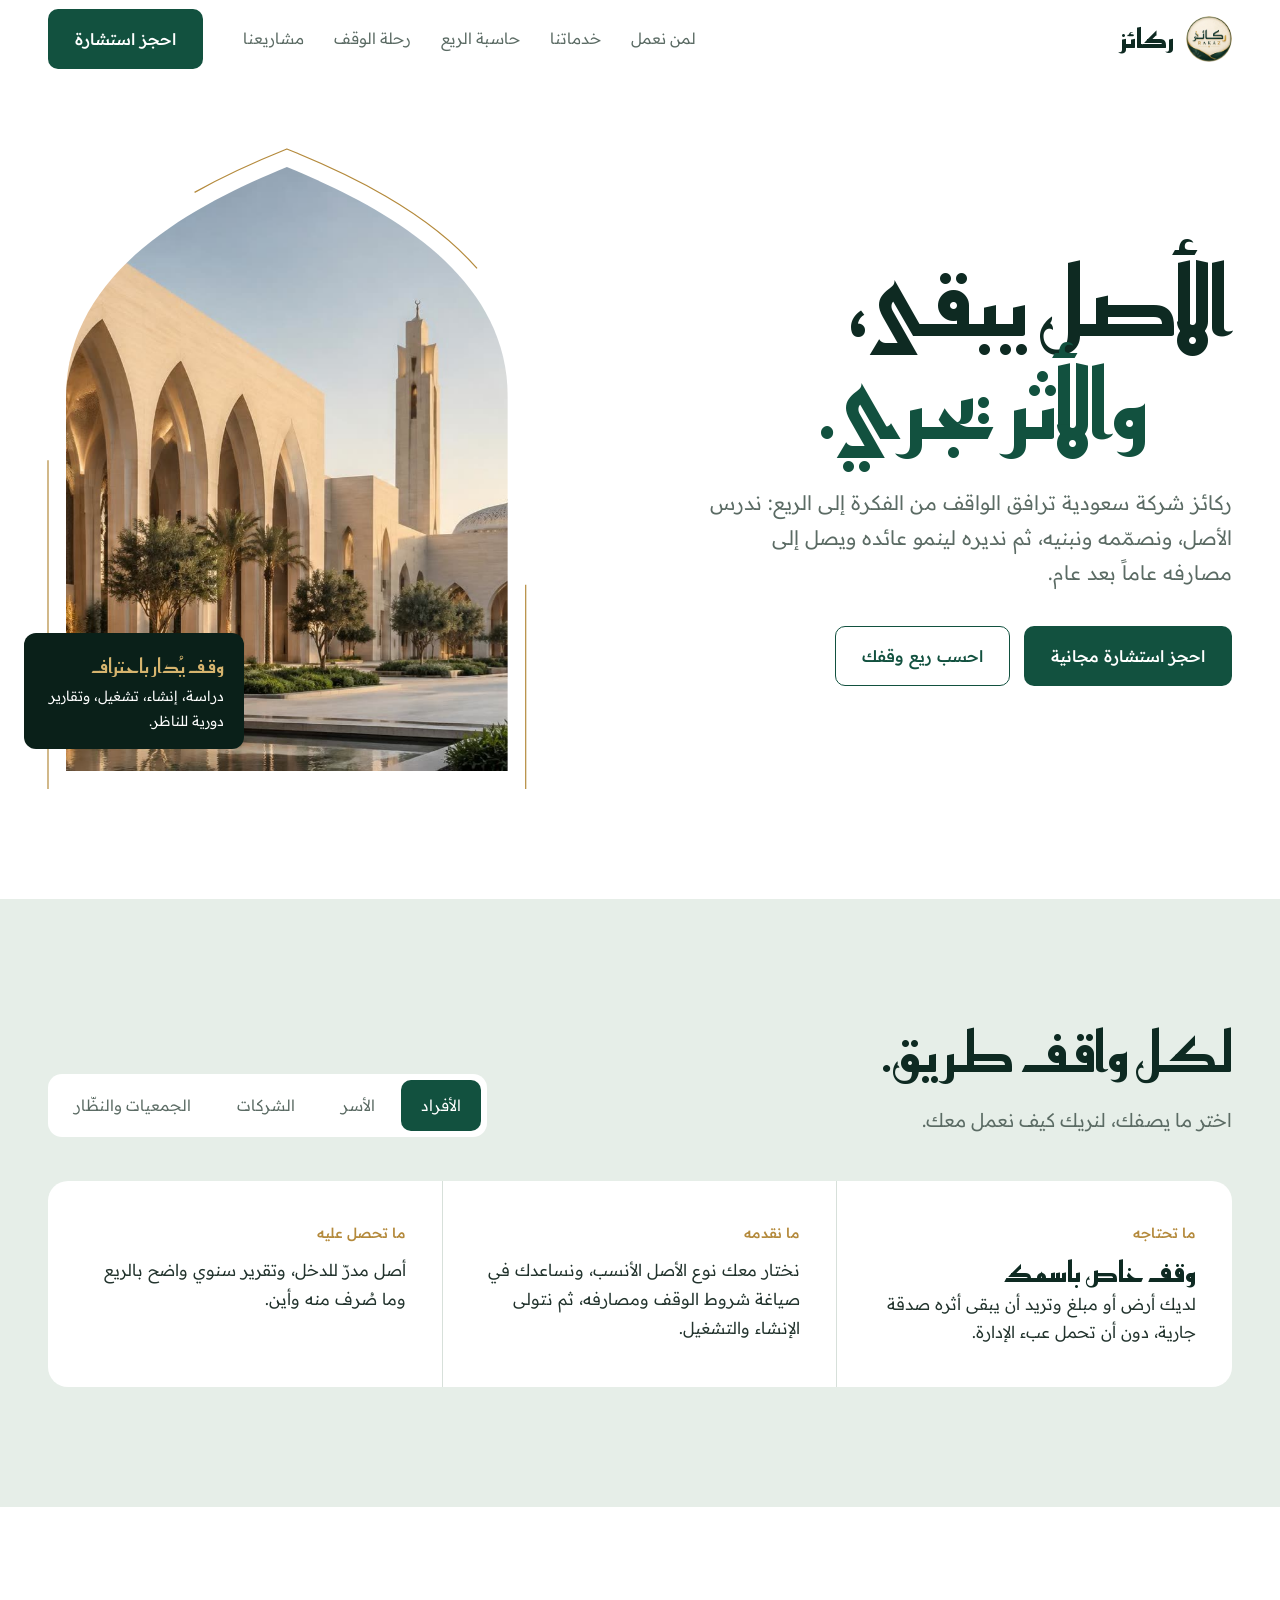
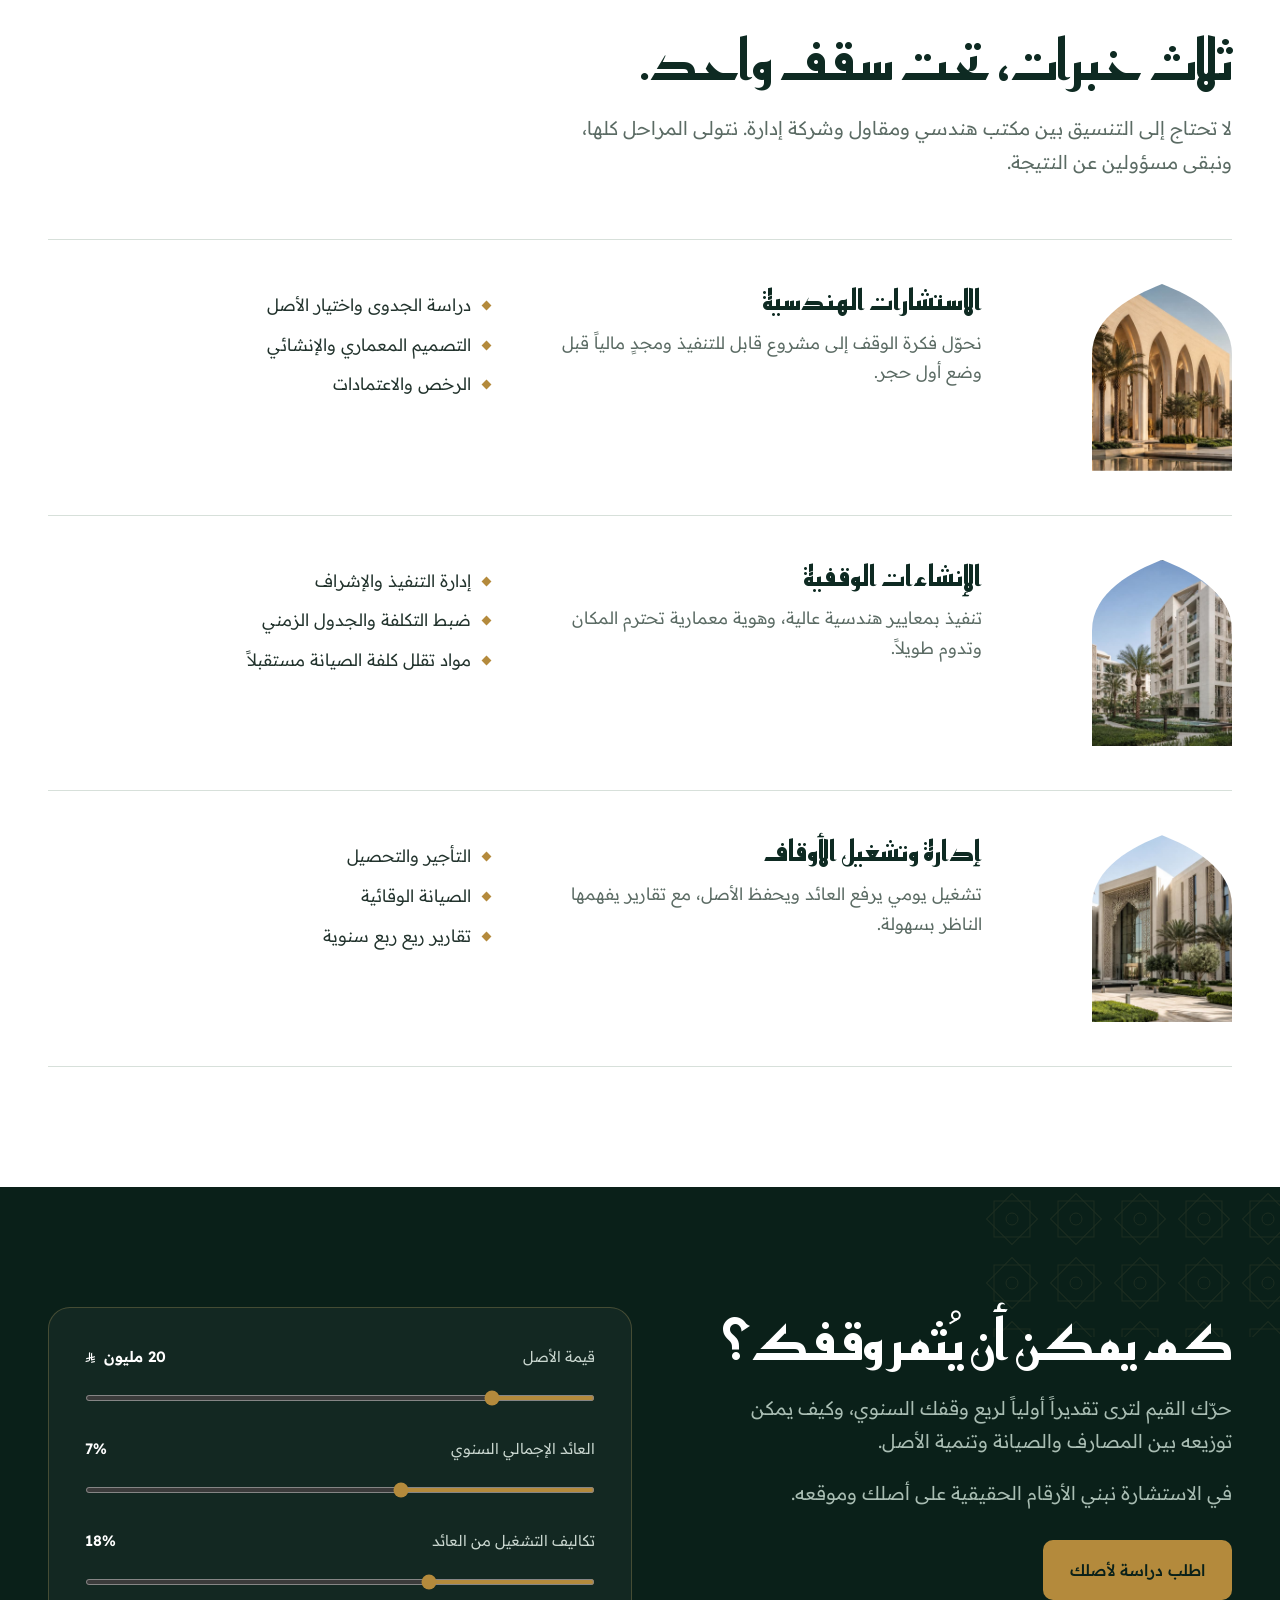
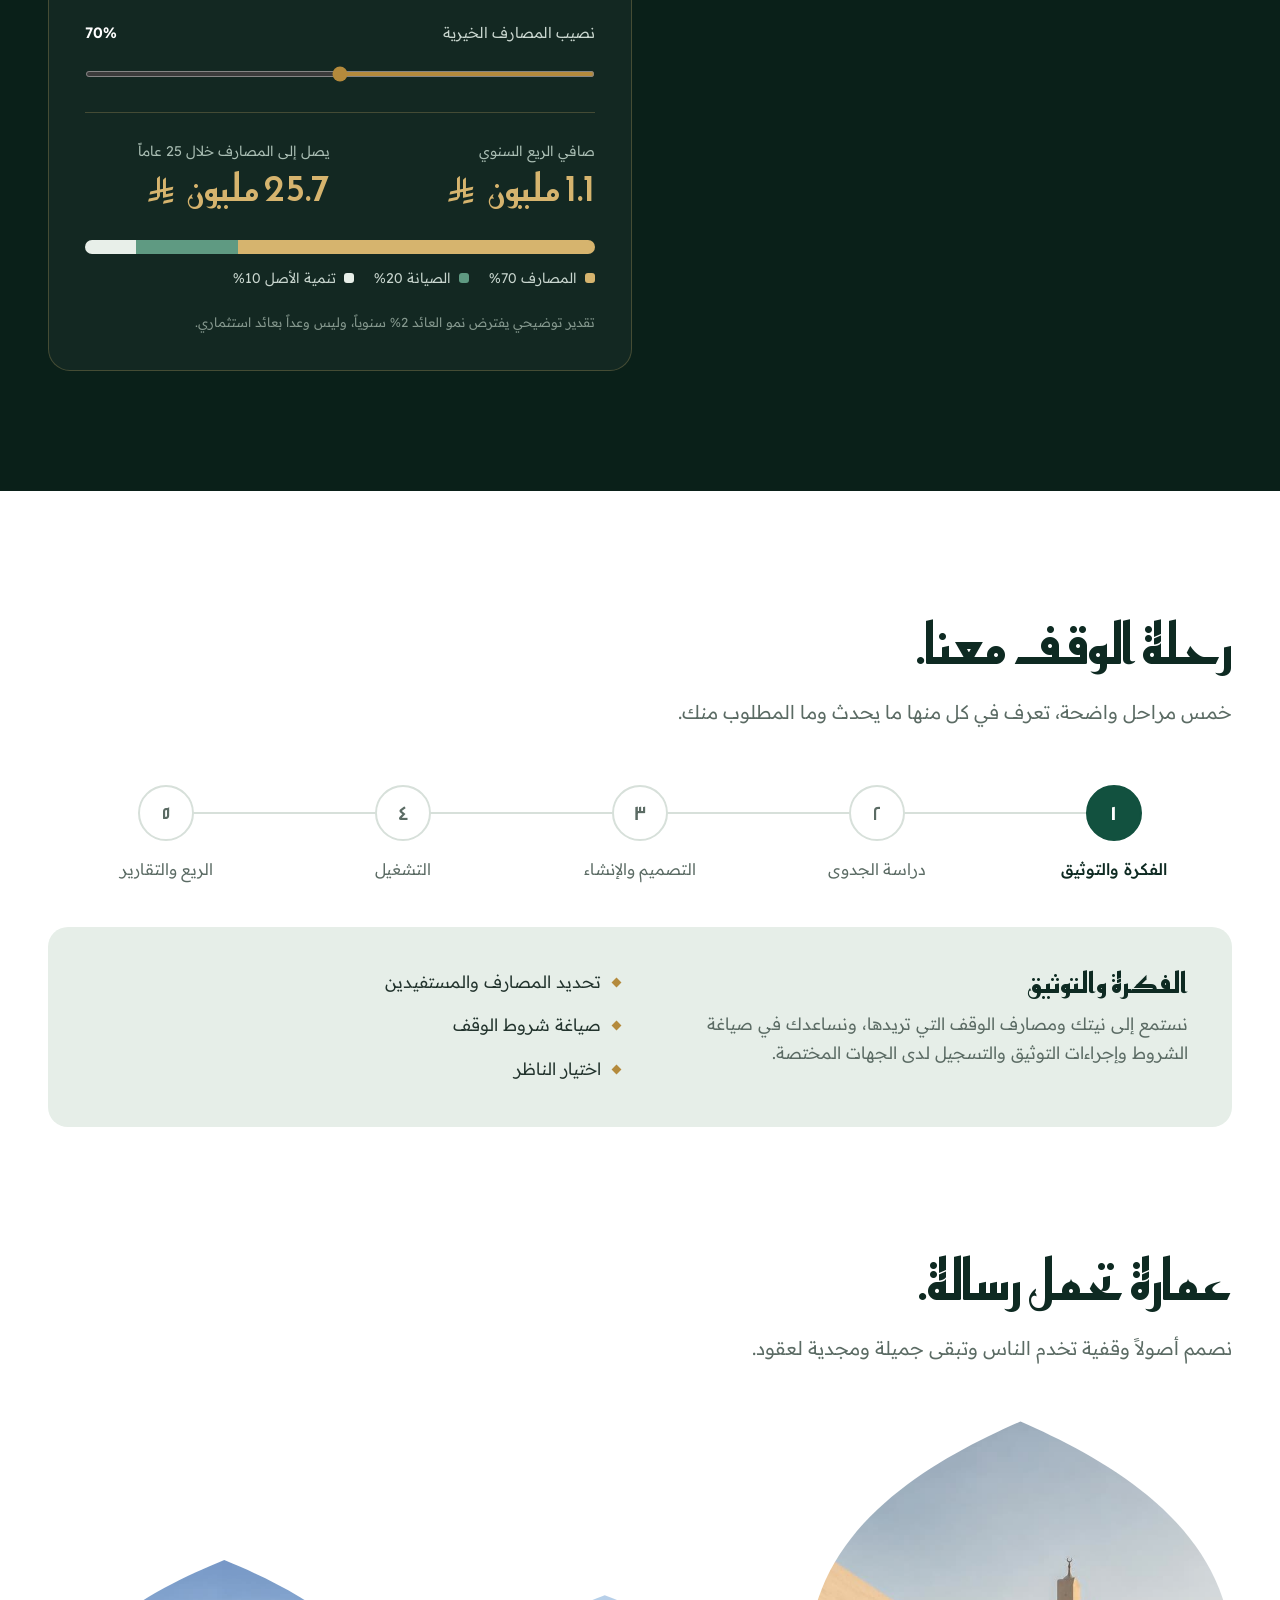
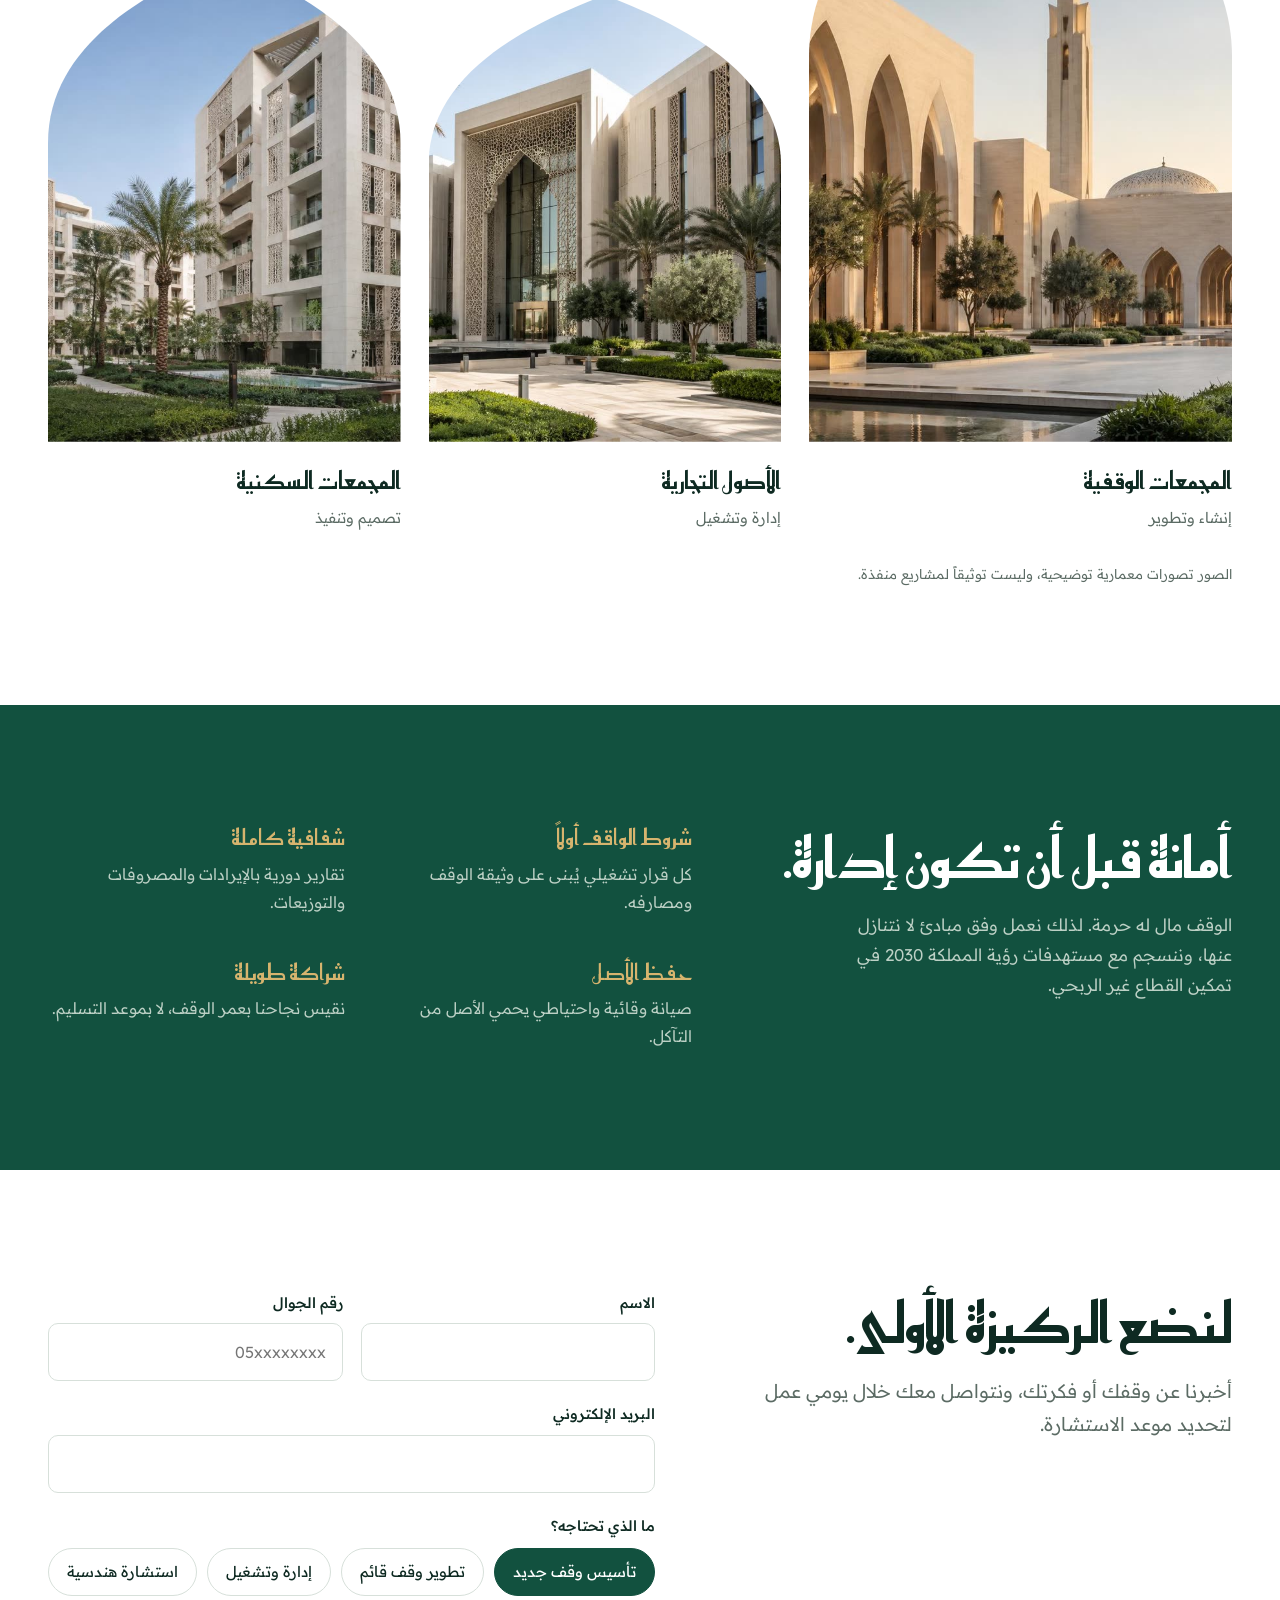
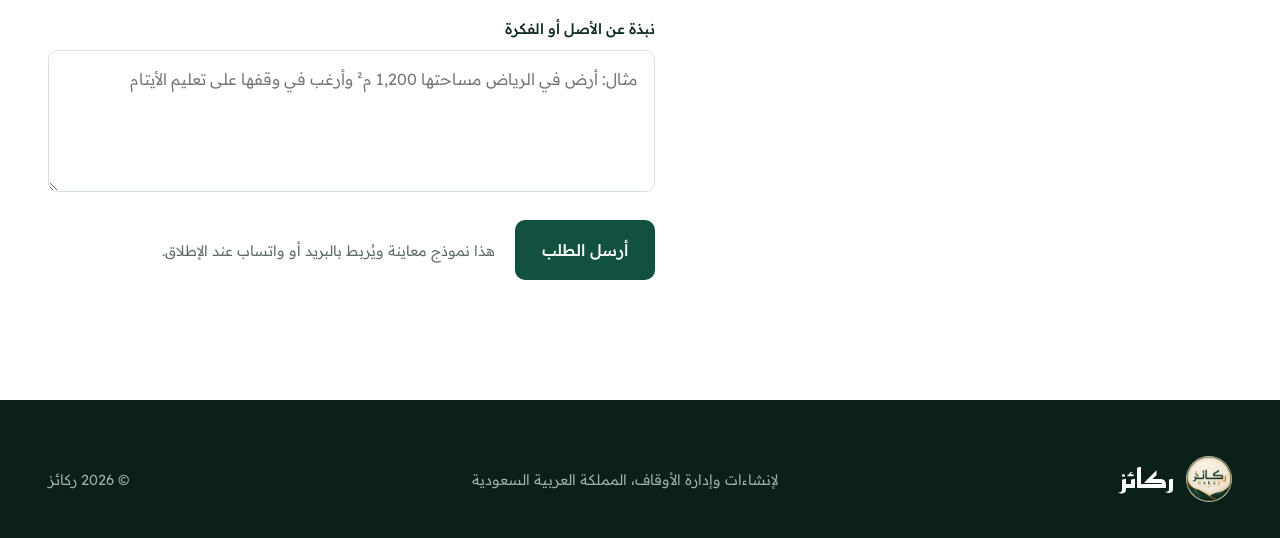
==== commit ffc4da58: "Use the new Saudi Riyal symbol for all prices Co-Authored-By: Claude Opus 5.5 (1M context) <noreply@" ====
--- a/index.html
+++ b/index.html
@@ -232,13 +232,14 @@
 tabs(track,showStage);showStage(null,0);
 
 // calculator
-const fmt=n=>n>=1e6?(n/1e6).toLocaleString('en-US',{maximumFractionDigits:1})+' مليون ر.س':Math.round(n/1e3).toLocaleString('en-US')+' ألف ر.س';
+const SAR='<span class="sar" role="img" aria-label="ريال سعودي"></span>';
+const fmt=n=>n>=1e6?(n/1e6).toLocaleString('en-US',{maximumFractionDigits:1})+' مليون '+SAR:Math.round(n/1e3).toLocaleString('en-US')+' ألف '+SAR;
 function calc(){
   const V=$('v').value*1e6,g=$('g').value/100,o=$('o').value/100,b=$('b').value/100;
   const maint=Math.min(.2,1-b),grow=Math.max(0,1-b-maint);
-  $('vo').textContent=fmt(V);$('go').textContent=$('g').value+'%';$('oo').textContent=$('o').value+'%';$('bo').textContent=Math.round(b*100)+'%';
+  $('vo').innerHTML=fmt(V);$('go').textContent=$('g').value+'%';$('oo').textContent=$('o').value+'%';$('bo').textContent=Math.round(b*100)+'%';
   const net=V*g*(1-o);let cum=0;for(let y=0;y<25;y++)cum+=net*b*Math.pow(1.02,y);
-  $('net').textContent=fmt(net);$('cum').textContent=fmt(cum);
+  $('net').innerHTML=fmt(net);$('cum').innerHTML=fmt(cum);
   [[b,'المصارف'],[maint,'الصيانة'],[grow,'تنمية الأصل']].forEach(([w,l],i)=>{$('s'+(i+1)).style.width=w*100+'%';$('l'+(i+1)).textContent=`${l} ${Math.round(w*100)}%`});
 }
 ['v','g','o','b'].forEach(id=>$(id).oninput=calc);calc();
--- a/styles.css
+++ b/styles.css
@@ -93,7 +93,7 @@
 .field output{font-weight:600;color:#fff;font-variant-numeric:tabular-nums}
 input[type=range]{width:100%;accent-color:var(--brass);height:6px}
 .result{border-top:1px solid rgba(214,180,110,.25);padding-top:26px;margin-top:6px;display:grid;grid-template-columns:1fr 1fr;gap:20px}
-.result div span{font-size:14px;color:#a9bdb3;display:block}
+.result div>span{font-size:14px;color:#a9bdb3;display:block}
 .result div b{font-family:var(--display);font-size:clamp(28px,3vw,38px);color:var(--brass-2);font-weight:500;font-variant-numeric:tabular-nums;line-height:1.3}
 .split{display:flex;height:14px;border-radius:99px;overflow:hidden;margin:26px 0 12px}
 .split i{display:block;transition:width .4s}
@@ -191,3 +191,9 @@
   .tabs button{flex:1 1 40%;padding:10px 12px}
   .panel>div{padding:28px 24px}
 }
+
+/* Saudi Riyal symbol (font: @emran-alhaddad/saudi-riyal-font, OFL 1.1) */
+@font-face{font-family:"riyal";src:url(fonts/saudi_riyal.woff2) format("woff2");font-display:block}
+.sar{display:inline-block;margin-inline-start:.18em;line-height:1;font-size:1.2em;vertical-align:-.05em}
+.result b,.pr,.summary li span:last-child{white-space:nowrap}
+.sar::before{content:"\e900";font-family:"riyal";font-weight:normal;font-style:normal}
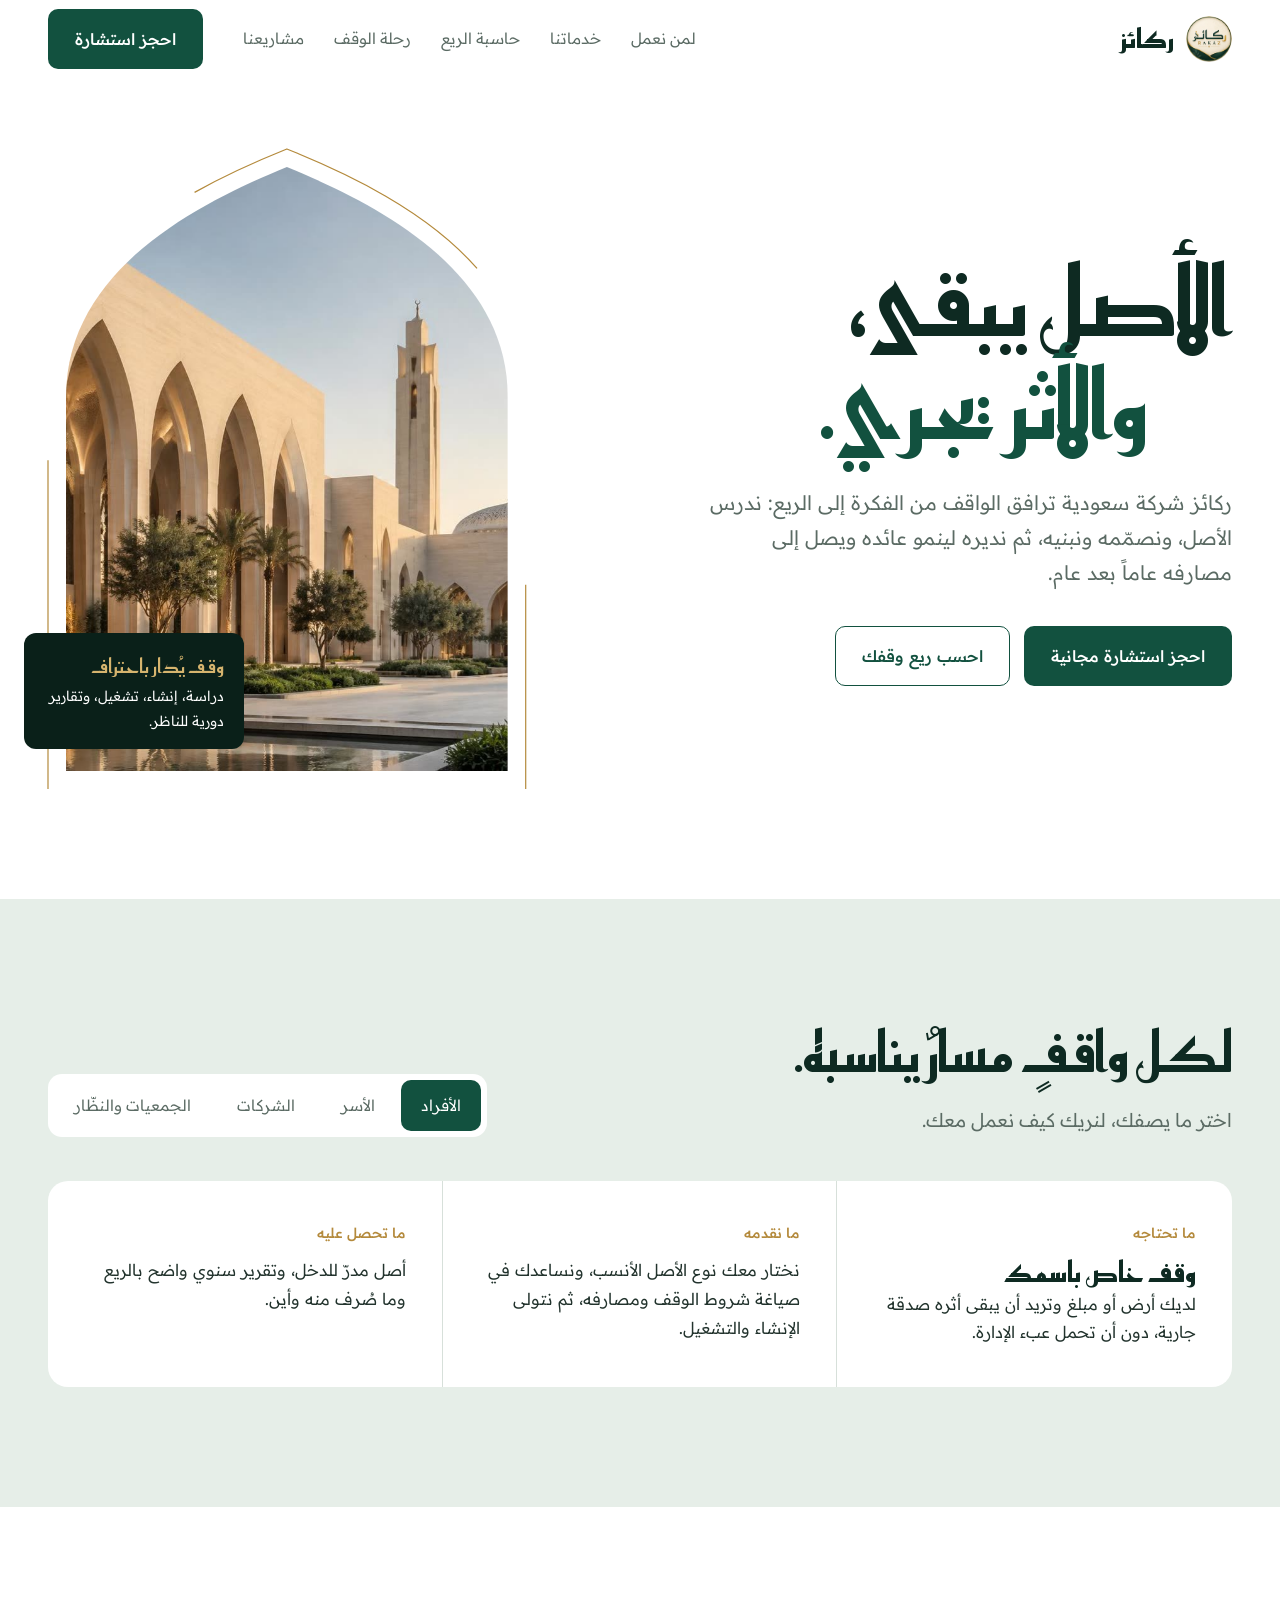
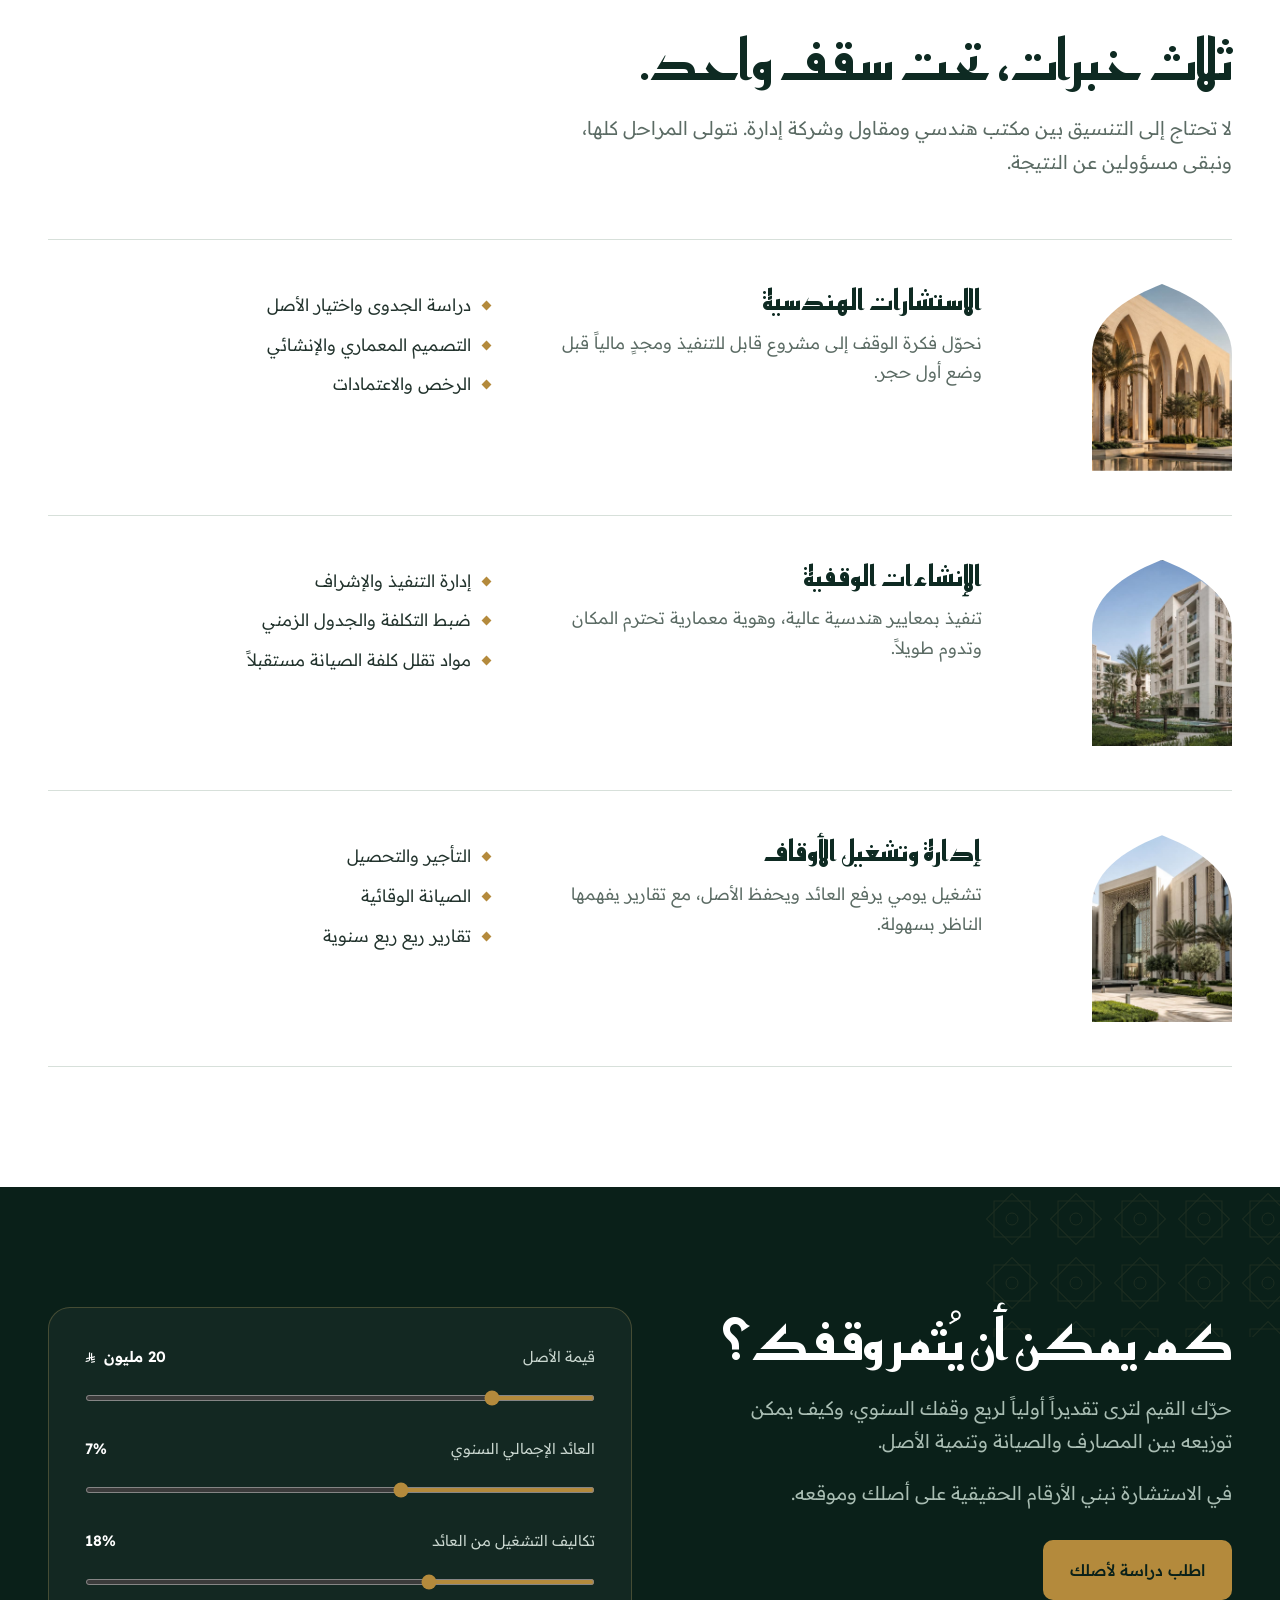
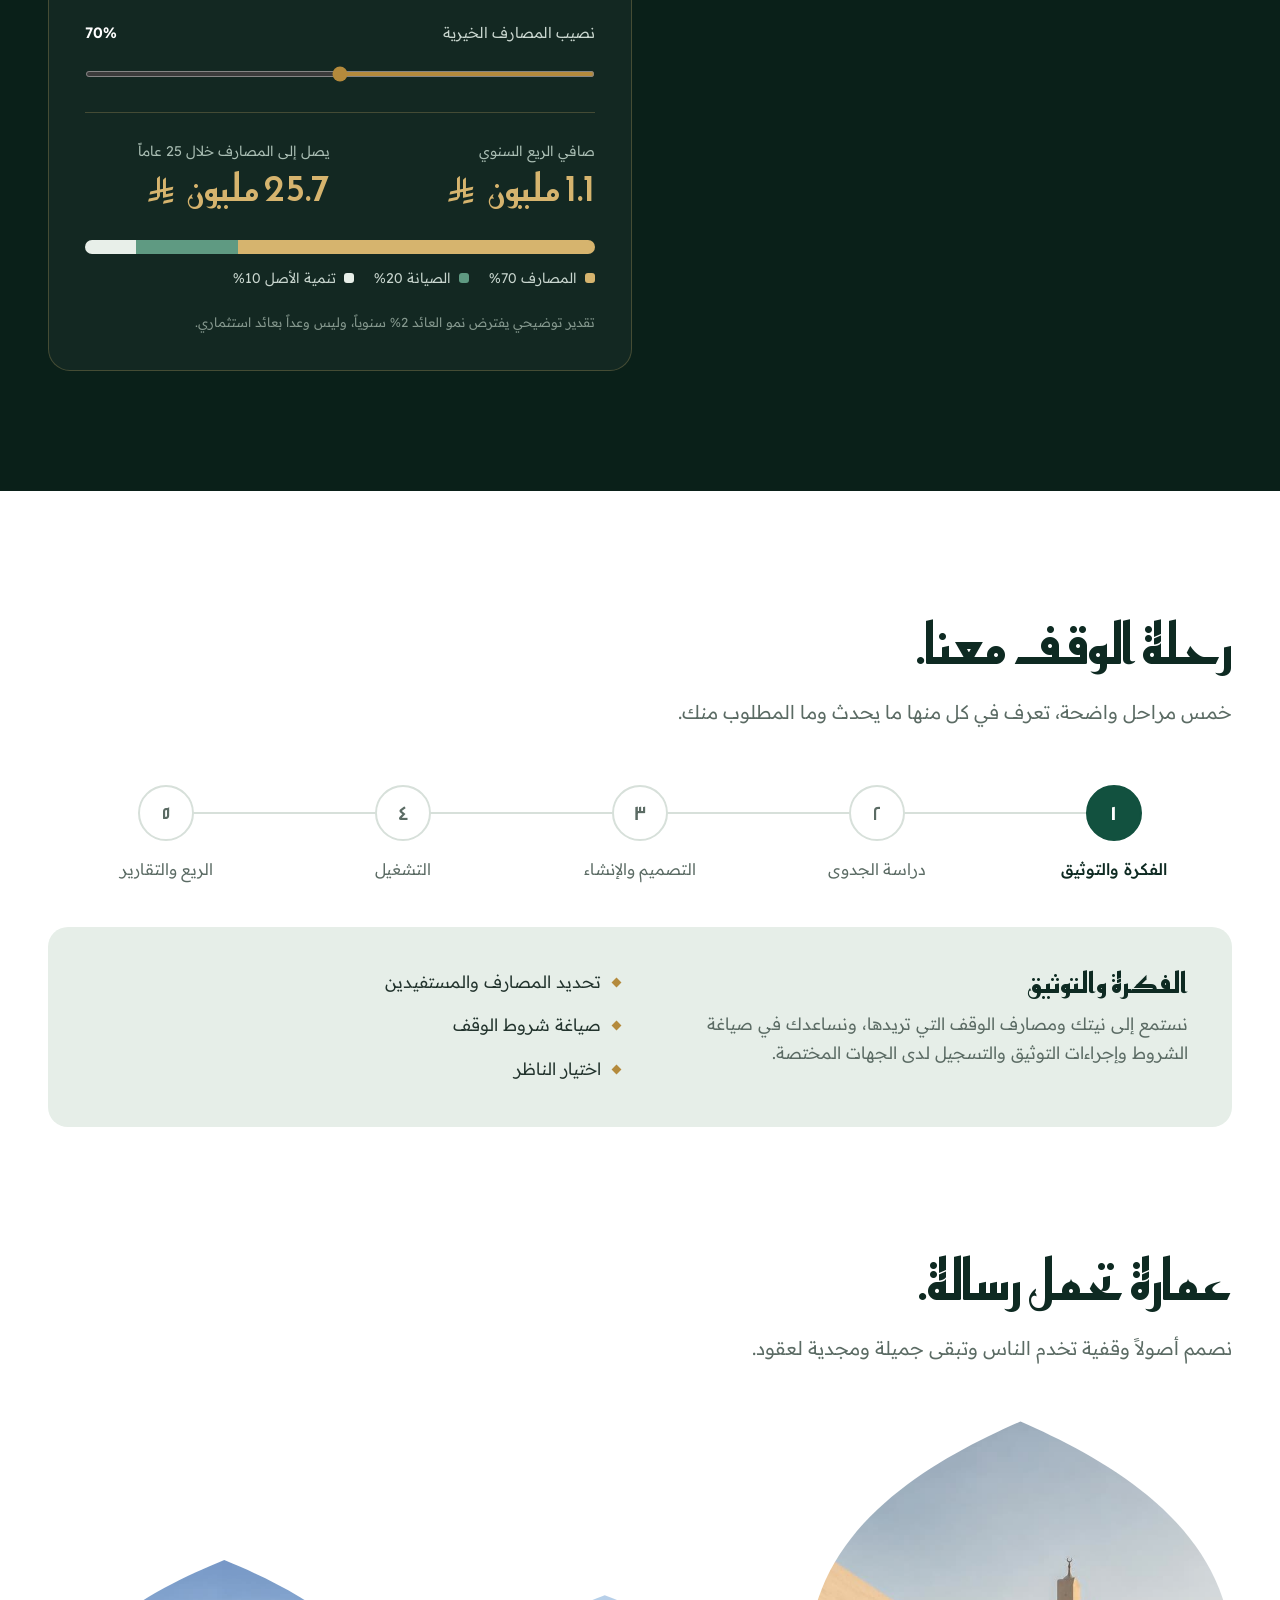
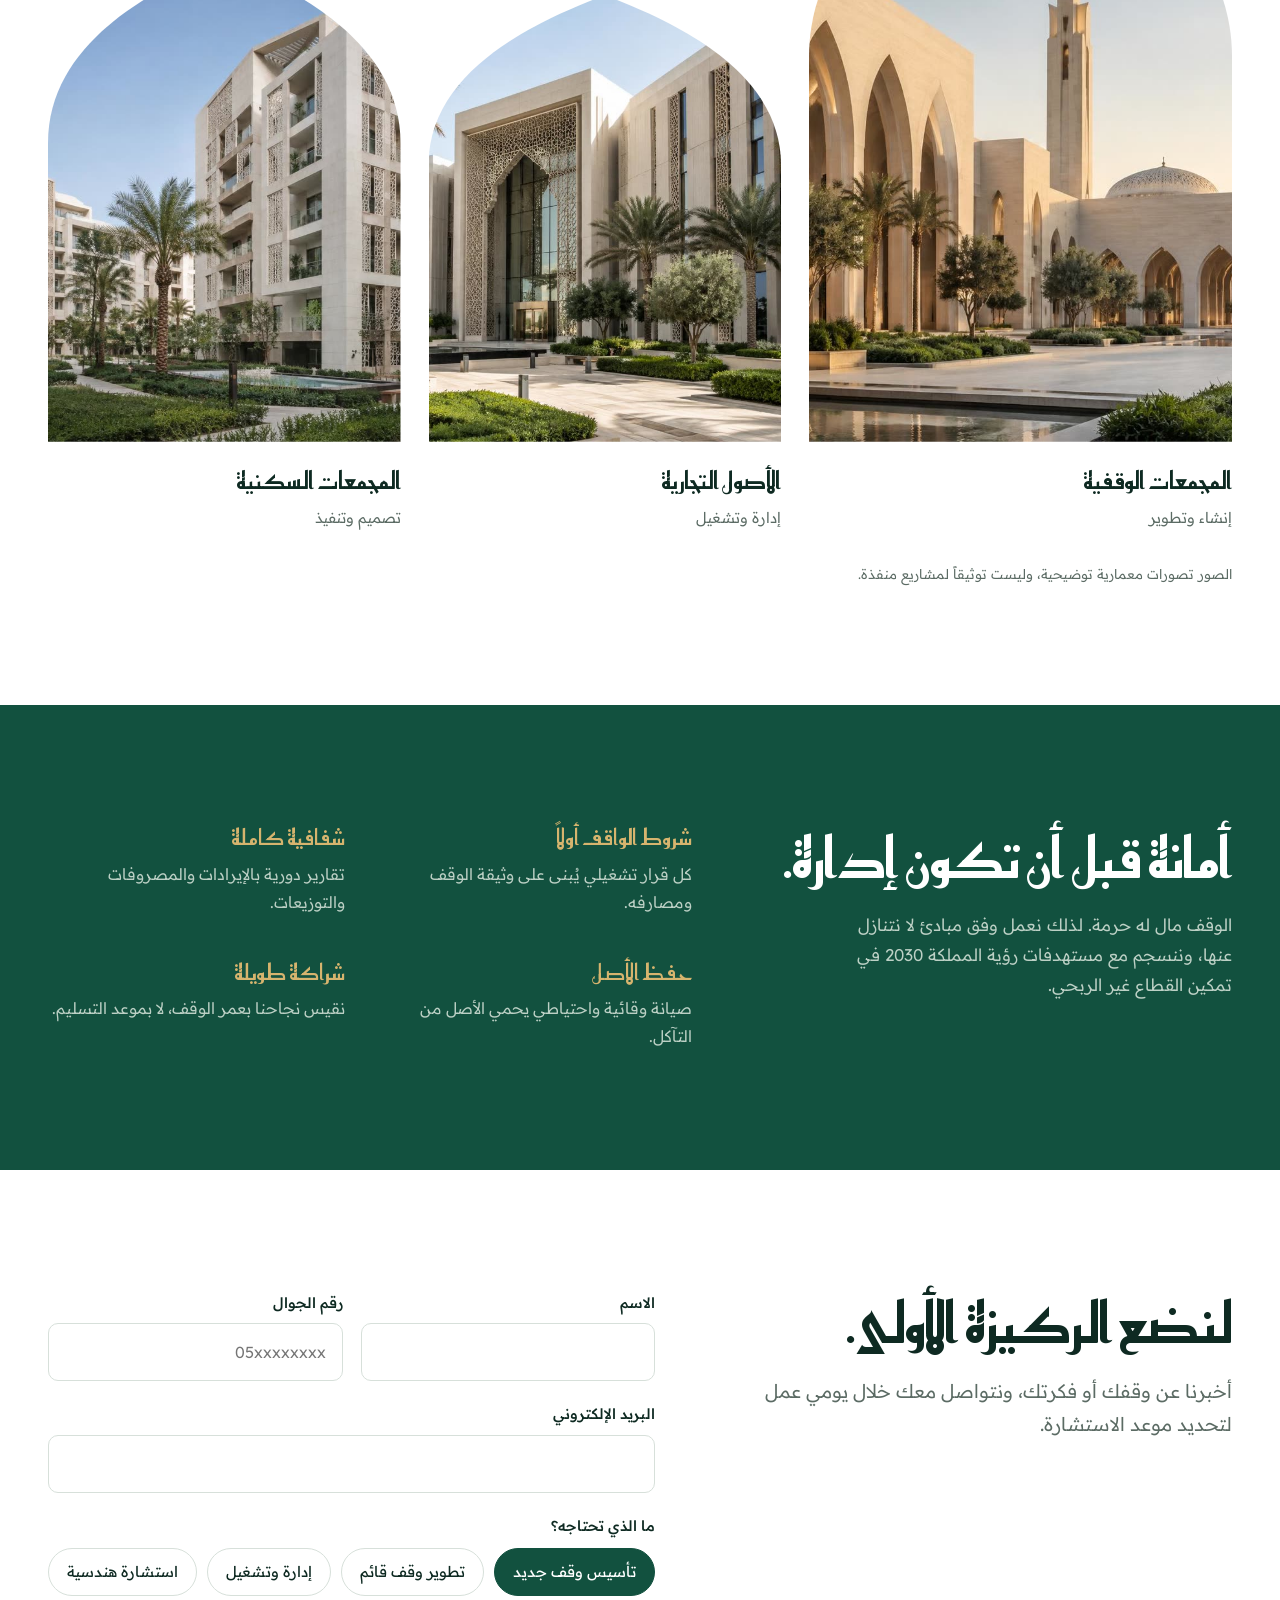
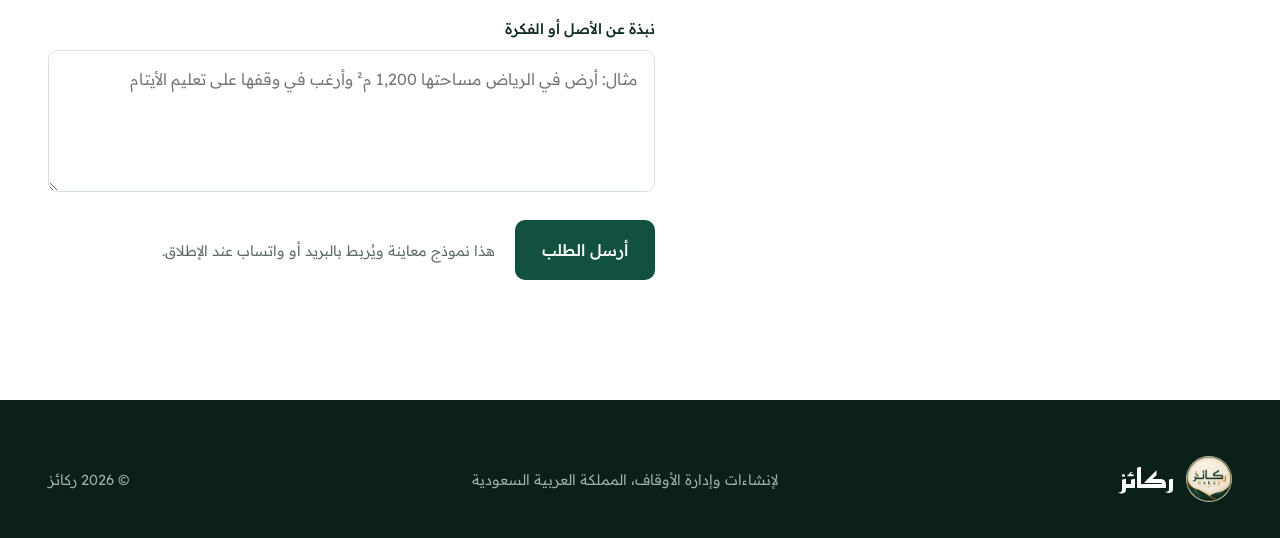
==== commit 075180d3: "Refine audience heading wording for Saudi usage Co-Authored-By: Claude Opus 5.5 (1M context) <norepl" ====
--- a/index.html
+++ b/index.html
@@ -54,7 +54,7 @@
 <section class="audience" id="audience">
   <div class="wrap">
     <div class="aud-head">
-      <div><h2>لكل واقف طريق.</h2><p class="lead">اختر ما يصفك، لنريك كيف نعمل معك.</p></div>
+      <div><h2>لكل واقفٍ مسارٌ يناسبه.</h2><p class="lead">اختر ما يصفك، لنريك كيف نعمل معك.</p></div>
       <div class="tabs" role="tablist" aria-label="نوع الواقف">
         <button role="tab" aria-selected="true" aria-controls="p1" id="t1">الأفراد</button>
         <button role="tab" aria-selected="false" aria-controls="p2" id="t2" tabindex="-1">الأسر</button>
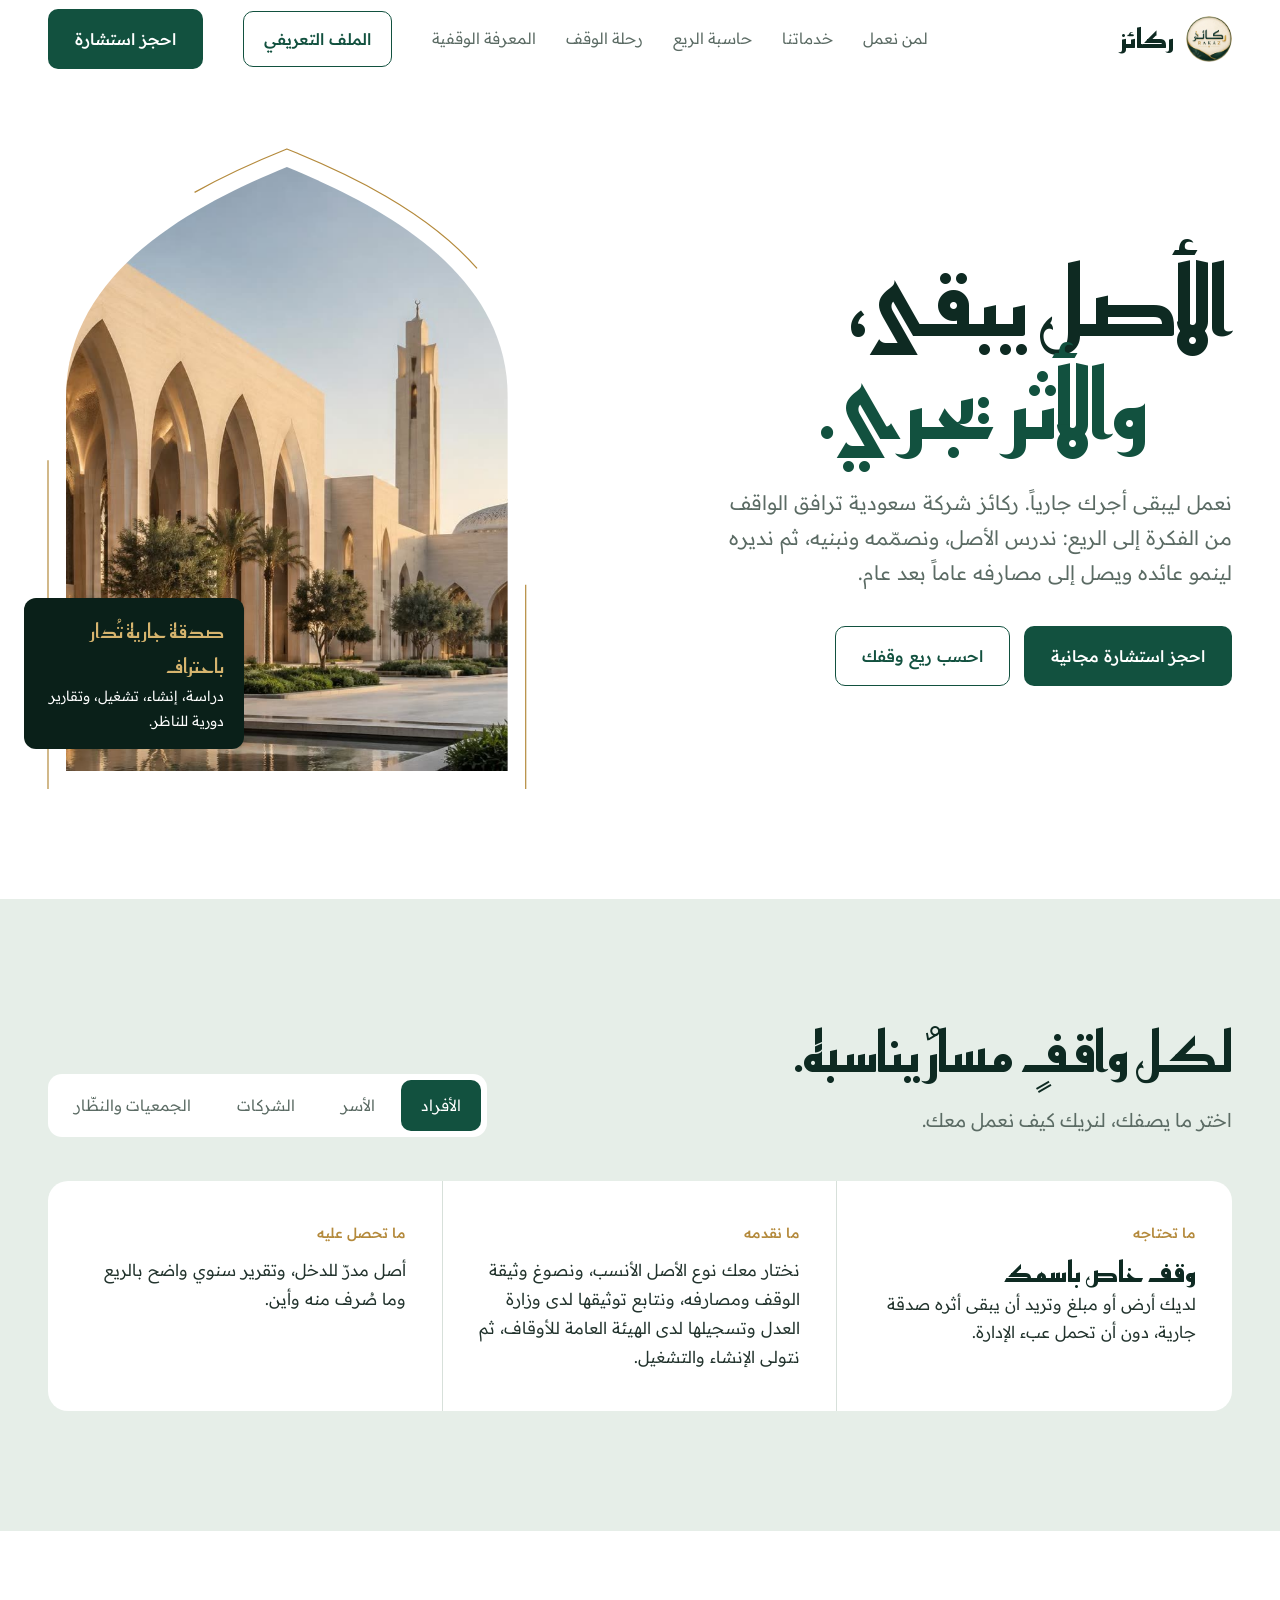
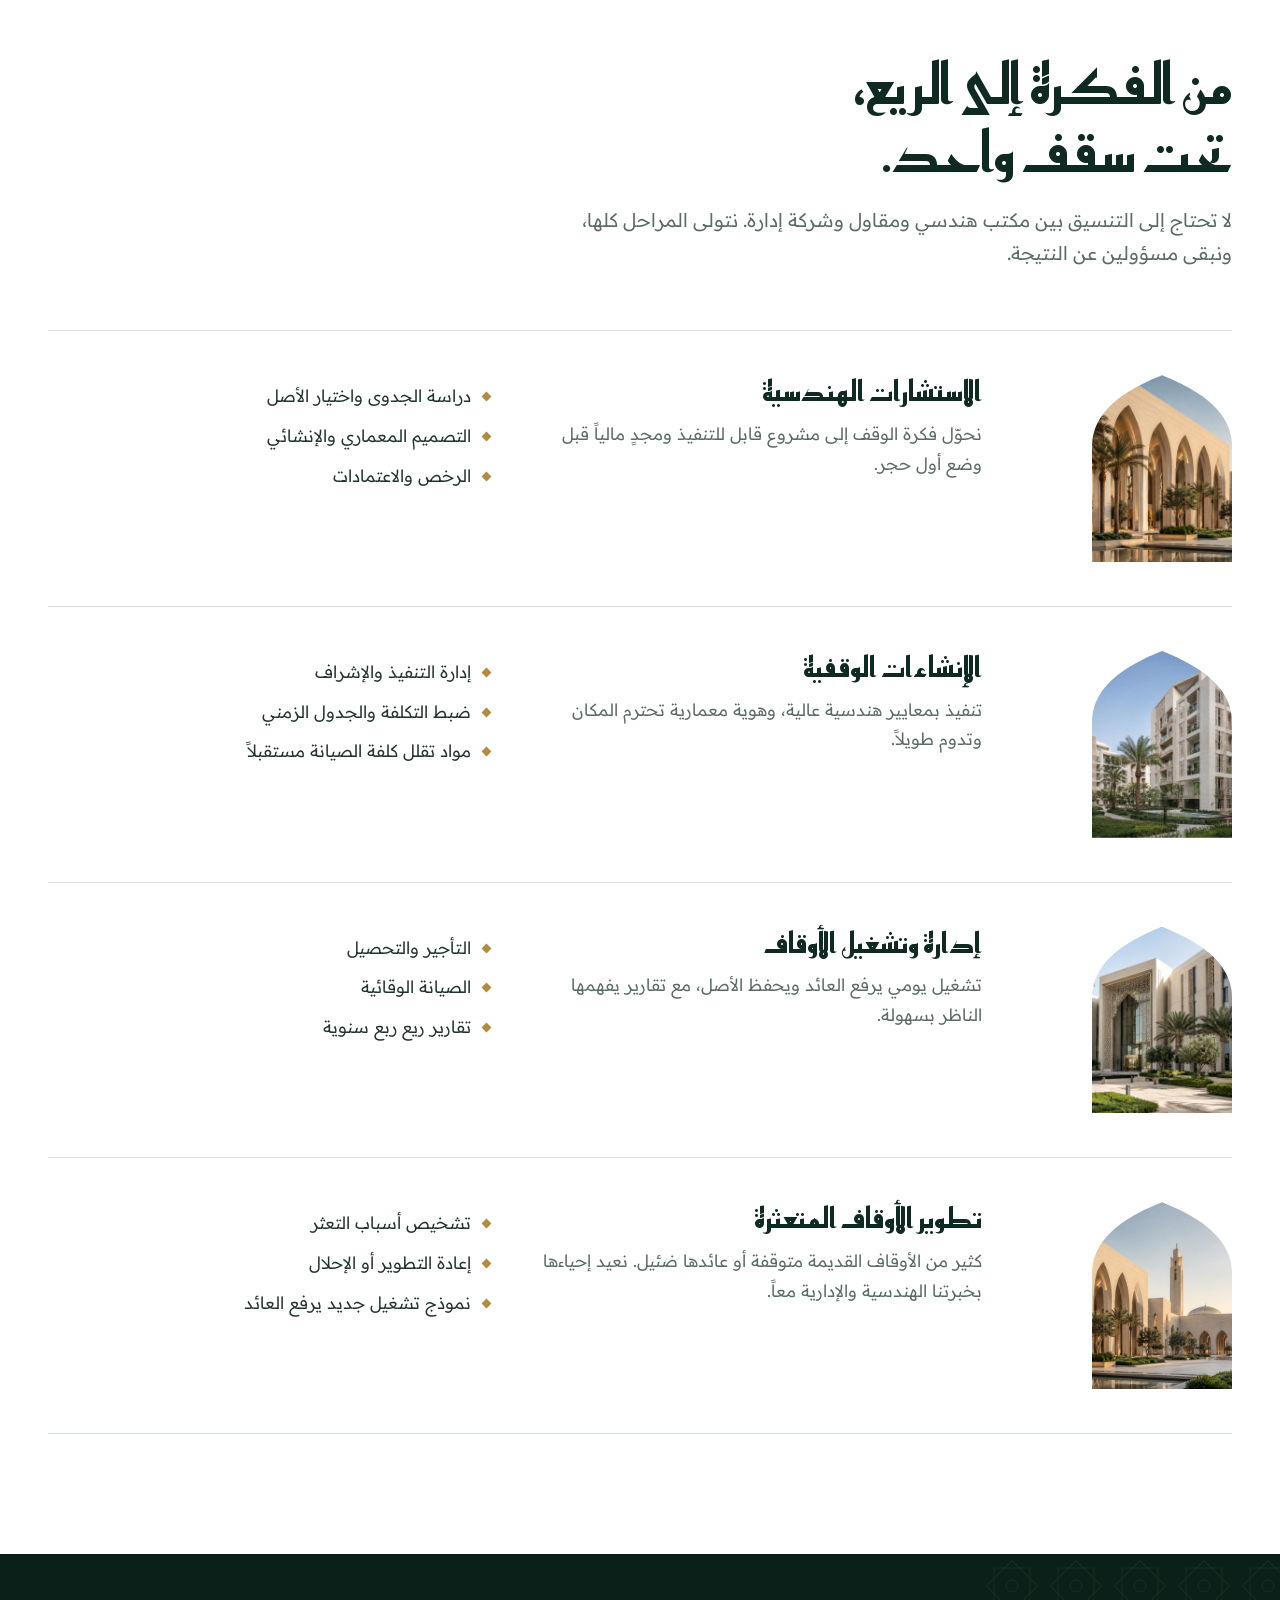
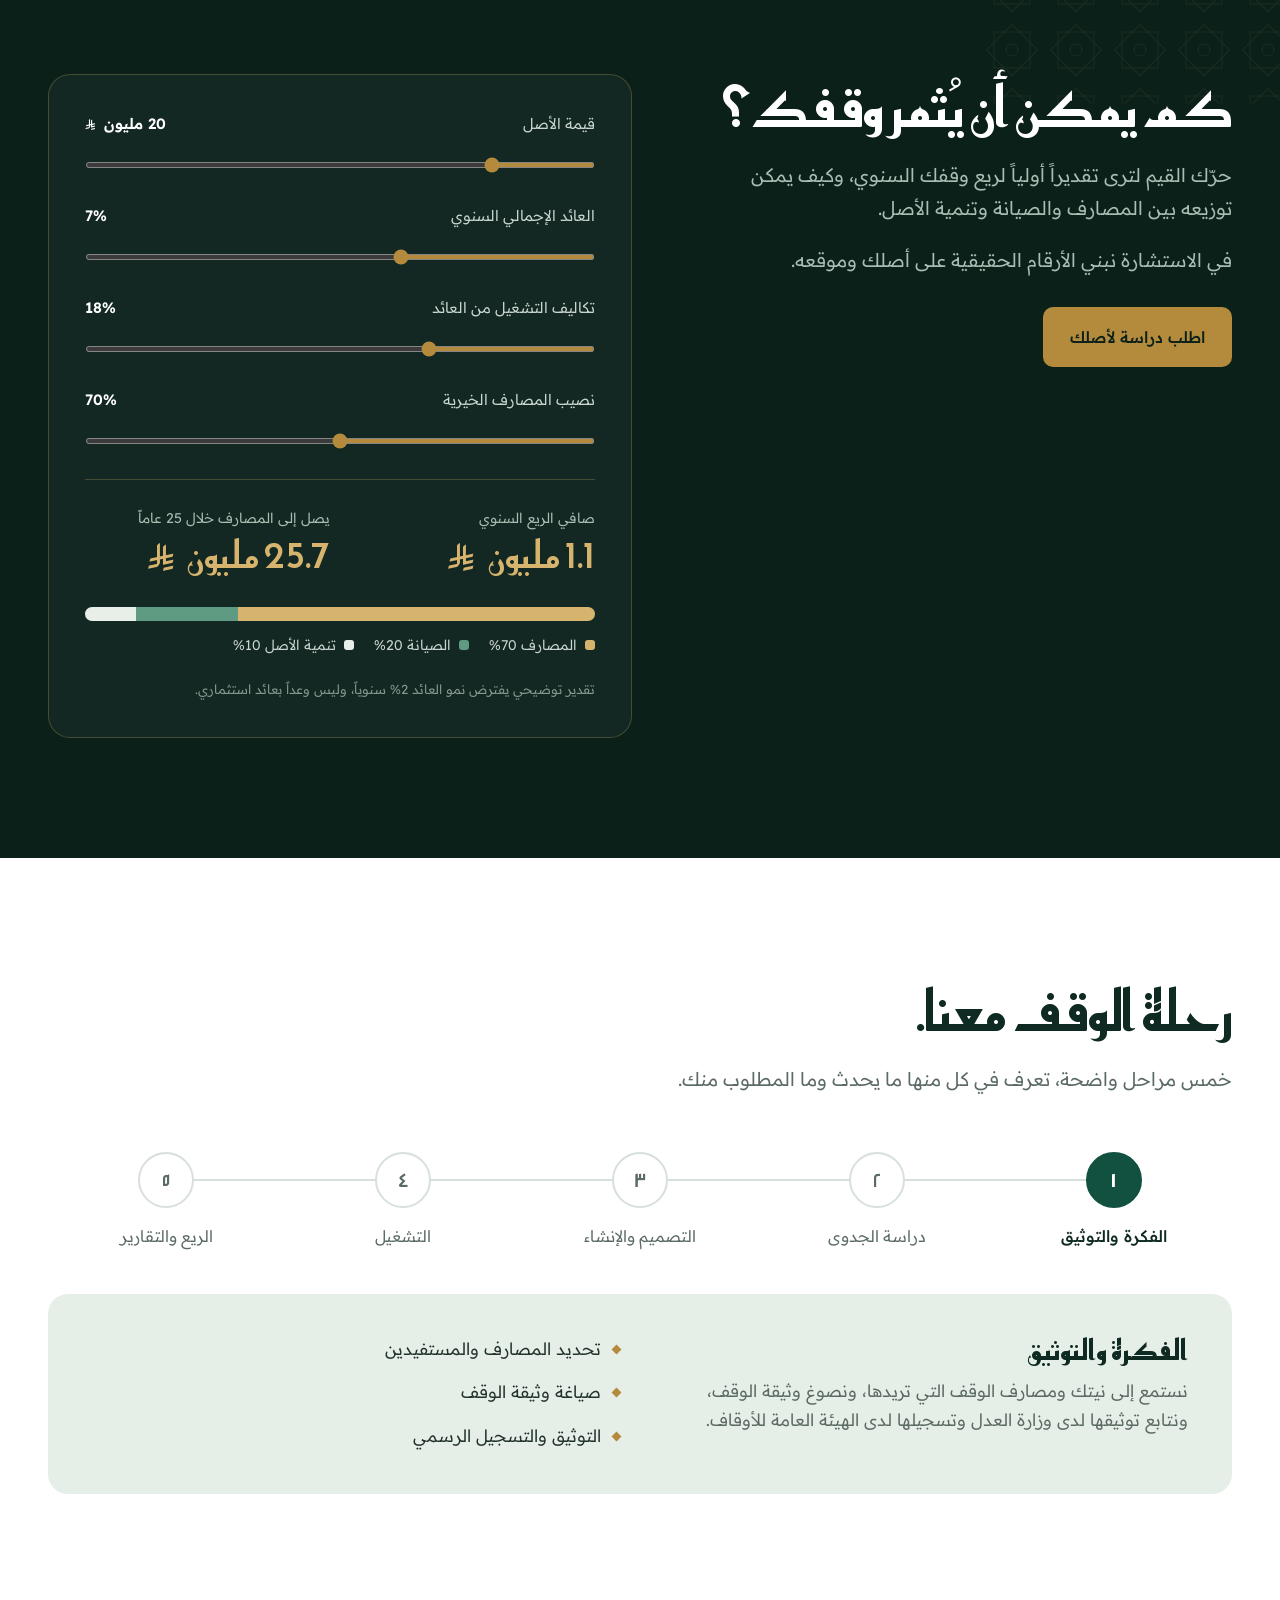
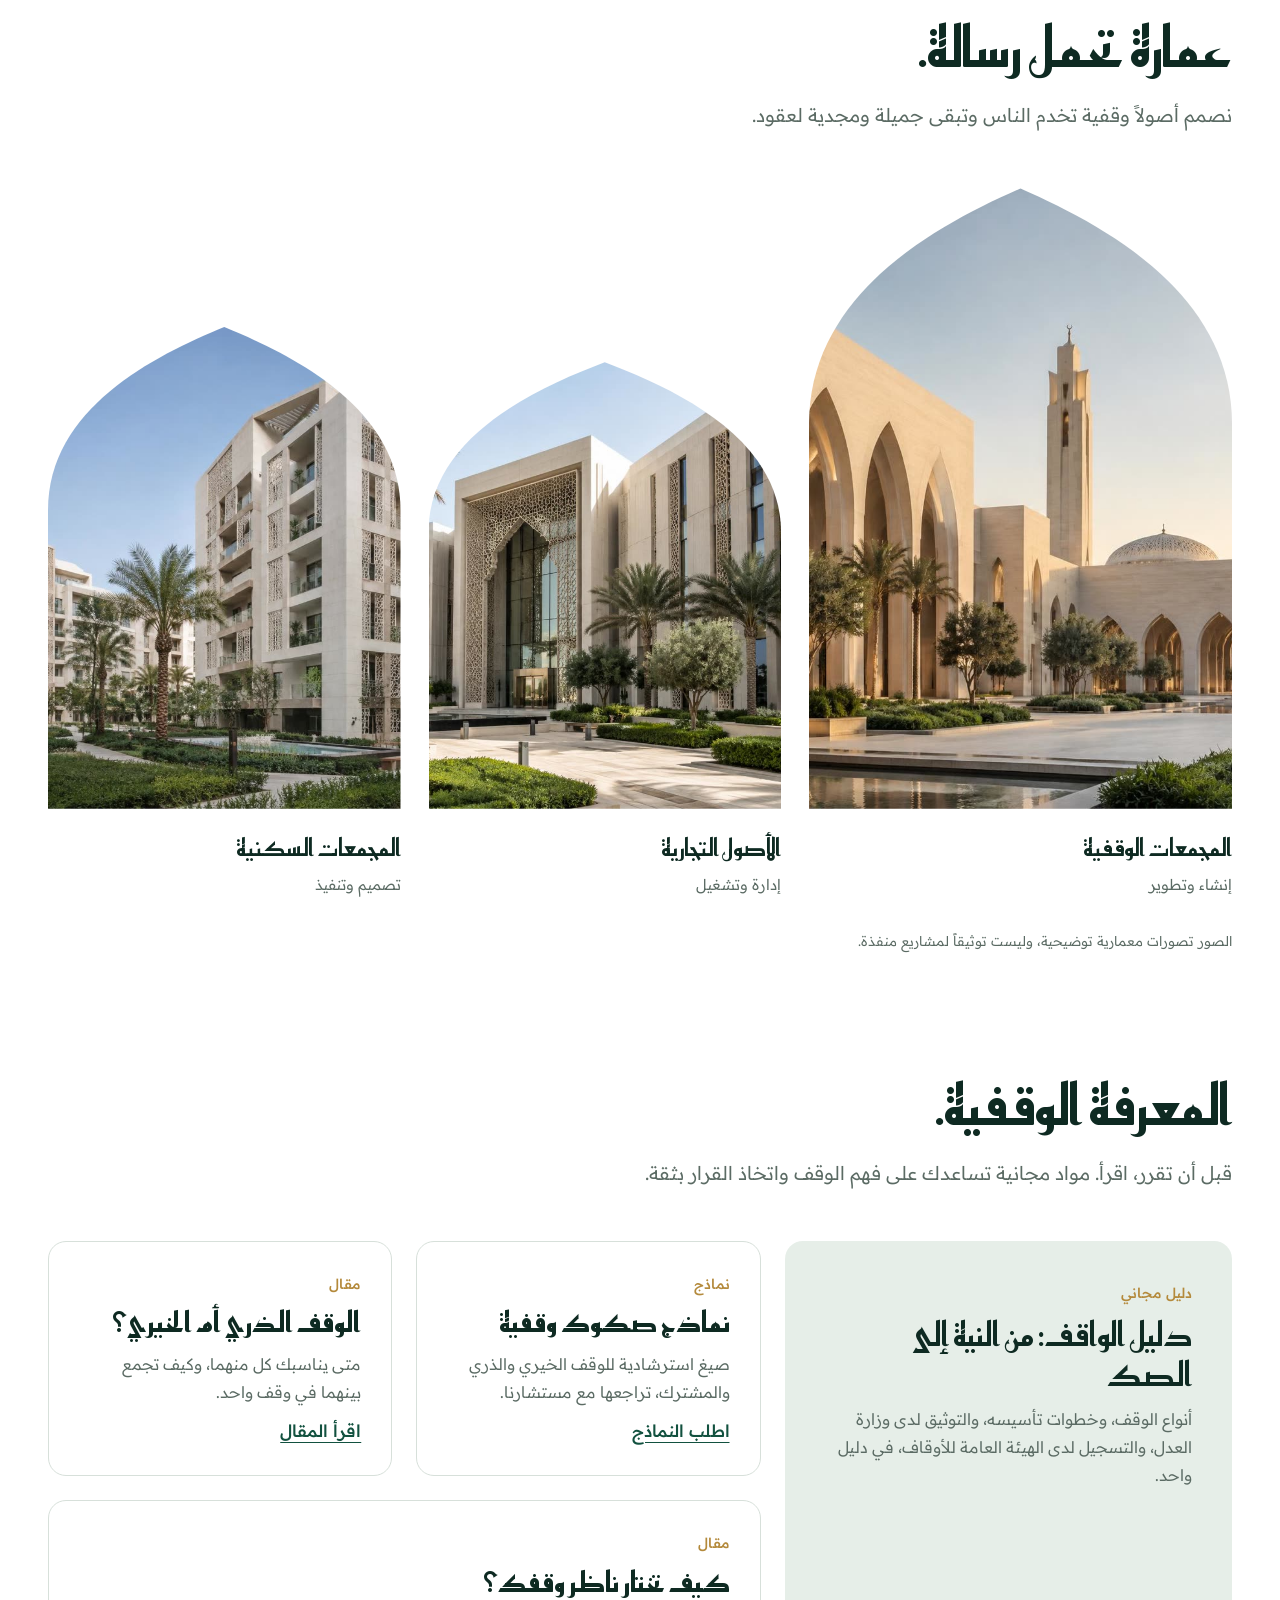
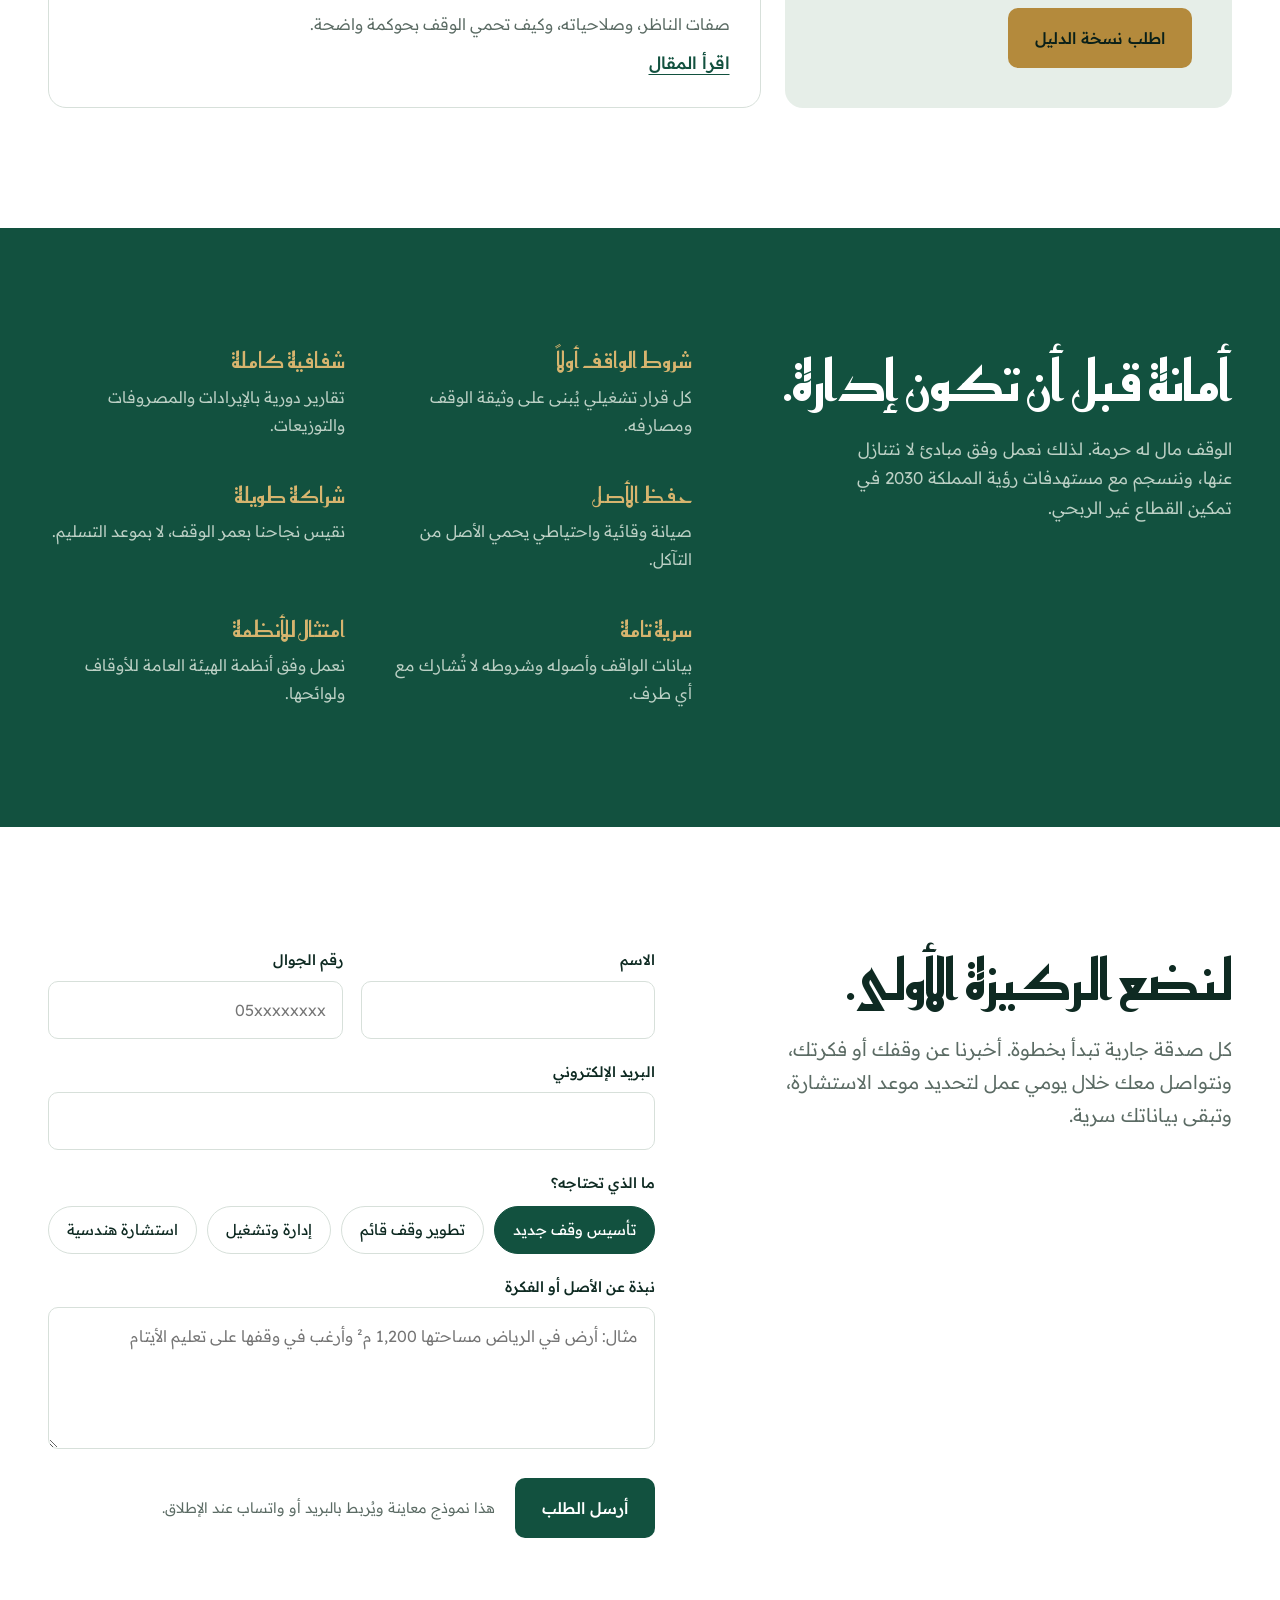
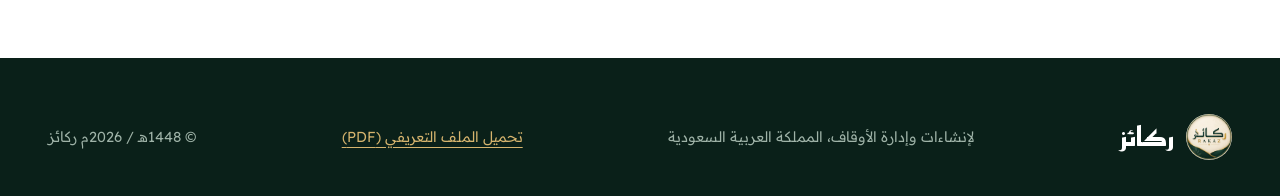
==== commit 399a4e0a: "Add sector-inspired ideas: knowledge center, struggling awqaf service, official authorities, reward " ====
--- a/index.html
+++ b/index.html
@@ -25,8 +25,9 @@
   <div class="wrap">
     <a href="#top" class="brand" aria-label="ركائز، الصفحة الرئيسية"><img src="img/logo.jpg" alt=""><b>ركائز</b></a>
     <nav class="links" id="links" aria-label="القائمة الرئيسية">
-      <a href="#audience">لمن نعمل</a><a href="#services">خدماتنا</a><a href="#calc">حاسبة الريع</a><a href="#journey">رحلة الوقف</a><a href="#projects">مشاريعنا</a>
+      <a href="#audience">لمن نعمل</a><a href="#services">خدماتنا</a><a href="#calc">حاسبة الريع</a><a href="#journey">رحلة الوقف</a><a href="#knowledge">المعرفة الوقفية</a><a href="rakaz-profile.pdf" class="m-only" download>تحميل الملف التعريفي</a>
     </nav>
+    <a href="rakaz-profile.pdf" class="btn btn-line nav-dl" style="color:var(--emerald)" download>الملف التعريفي</a>
     <a href="#contact" class="btn btn-primary">احجز استشارة</a>
     <button class="menu-btn" id="menuBtn" aria-label="فتح القائمة" aria-expanded="false" aria-controls="links"><svg width="26" height="26" viewBox="0 0 24 24" fill="none" stroke="currentColor" stroke-width="1.8"><path d="M4 7h16M4 12h16M4 17h10"/></svg></button>
   </div>
@@ -37,7 +38,7 @@
   <div class="wrap">
     <div>
       <h1><span>الأصل يبقى،</span><span>والأثر يجري.</span></h1>
-      <p>ركائز شركة سعودية ترافق الواقف من الفكرة إلى الريع: ندرس الأصل، ونصمّمه ونبنيه، ثم نديره لينمو عائده ويصل إلى مصارفه عاماً بعد عام.</p>
+      <p>نعمل ليبقى أجرك جارياً. ركائز شركة سعودية ترافق الواقف من الفكرة إلى الريع: ندرس الأصل، ونصمّمه ونبنيه، ثم نديره لينمو عائده ويصل إلى مصارفه عاماً بعد عام.</p>
       <div class="actions">
         <a href="#contact" class="btn btn-primary">احجز استشارة مجانية</a>
         <a href="#calc" class="btn btn-line" style="color:var(--emerald)">احسب ريع وقفك</a>
@@ -46,7 +47,7 @@
     <div class="hero-art" aria-hidden="true">
       <div class="photo arch"></div>
       <svg class="outline" viewBox="0 0 100 140" preserveAspectRatio="none"><path pathLength="1" d="M0,140 L0,53 C0,24 30,8.4 50,0 C70,8.4 100,24 100,53 L100,140"/></svg>
-      <div class="tag"><b>وقف يُدار باحتراف</b>دراسة، إنشاء، تشغيل، وتقارير دورية للناظر.</div>
+      <div class="tag"><b>صدقة جارية تُدار باحتراف</b>دراسة، إنشاء، تشغيل، وتقارير دورية للناظر.</div>
     </div>
   </div>
 </section>
@@ -64,7 +65,7 @@
     </div>
     <div class="panel" role="tabpanel" id="p1" aria-labelledby="t1">
       <div><small>ما تحتاجه</small><h3>وقف خاص باسمك</h3><p>لديك أرض أو مبلغ وتريد أن يبقى أثره صدقة جارية، دون أن تحمل عبء الإدارة.</p></div>
-      <div><small>ما نقدمه</small><p>نختار معك نوع الأصل الأنسب، ونساعدك في صياغة شروط الوقف ومصارفه، ثم نتولى الإنشاء والتشغيل.</p></div>
+      <div><small>ما نقدمه</small><p>نختار معك نوع الأصل الأنسب، ونصوغ وثيقة الوقف ومصارفه، ونتابع توثيقها لدى وزارة العدل وتسجيلها لدى الهيئة العامة للأوقاف، ثم نتولى الإنشاء والتشغيل.</p></div>
       <div><small>ما تحصل عليه</small><p>أصل مدرّ للدخل، وتقرير سنوي واضح بالريع وما صُرف منه وأين.</p></div>
     </div>
     <div class="panel" role="tabpanel" id="p2" aria-labelledby="t2" hidden>
@@ -78,8 +79,8 @@
       <div><small>ما تحصل عليه</small><p>أثر قابل للقياس، وتقارير جاهزة للإفصاح للمساهمين.</p></div>
     </div>
     <div class="panel" role="tabpanel" id="p4" aria-labelledby="t4" hidden>
-      <div><small>ما تحتاجه</small><h3>أوقاف قائمة تحتاج إلى تطوير</h3><p>لديكم أصول وقفية قديمة أو ضعيفة العائد، أو تحتاجون إلى تشغيل محترف.</p></div>
-      <div><small>ما نقدمه</small><p>تقييم الأصول، وإعادة التطوير أو الإحلال، وتشغيل يومي وتحصيل وصيانة.</p></div>
+      <div><small>ما تحتاجه</small><h3>أوقاف قائمة أو متعثرة</h3><p>لديكم أصول وقفية قديمة أو متوقفة أو ضعيفة العائد، أو تحتاجون إلى تشغيل محترف.</p></div>
+      <div><small>ما نقدمه</small><p>دراسة أسباب التعثر، وإعادة التطوير أو الإحلال هندسياً، ثم تشغيل يومي وتحصيل وصيانة.</p></div>
       <div><small>ما تحصل عليه</small><p>رفع العائد، وتخفيف العبء التشغيلي عن الناظر، وشفافية كاملة.</p></div>
     </div>
   </div>
@@ -87,7 +88,7 @@
 
 <section id="services">
   <div class="wrap">
-    <h2>ثلاث خبرات، تحت سقف واحد.</h2>
+    <h2>من الفكرة إلى الريع، تحت سقف واحد.</h2>
     <p class="lead">لا تحتاج إلى التنسيق بين مكتب هندسي ومقاول وشركة إدارة. نتولى المراحل كلها، ونبقى مسؤولين عن النتيجة.</p>
     <div class="svc-list">
       <article class="svc">
@@ -104,6 +105,11 @@
         <div class="thumb arch" style="background-image:url(img/offices.jpg)" role="img" aria-label="مبنى تجاري"></div>
         <div><h3>إدارة وتشغيل الأوقاف</h3><p>تشغيل يومي يرفع العائد ويحفظ الأصل، مع تقارير يفهمها الناظر بسهولة.</p></div>
         <ul><li>التأجير والتحصيل</li><li>الصيانة الوقائية</li><li>تقارير ريع ربع سنوية</li></ul>
+      </article>
+      <article class="svc">
+        <div class="thumb arch" style="background-image:url(img/hero.jpg)" role="img" aria-label="مجمع وقفي بعد التطوير"></div>
+        <div><h3>تطوير الأوقاف المتعثرة</h3><p>كثير من الأوقاف القديمة متوقفة أو عائدها ضئيل. نعيد إحياءها بخبرتنا الهندسية والإدارية معاً.</p></div>
+        <ul><li>تشخيص أسباب التعثر</li><li>إعادة التطوير أو الإحلال</li><li>نموذج تشغيل جديد يرفع العائد</li></ul>
       </article>
     </div>
   </div>
@@ -156,6 +162,18 @@
   </div>
 </section>
 
+<section id="knowledge" style="padding-top:0">
+  <div class="wrap">
+    <div class="kn-head"><div><h2>المعرفة الوقفية.</h2><p class="lead">قبل أن تقرر، اقرأ. مواد مجانية تساعدك على فهم الوقف واتخاذ القرار بثقة.</p></div></div>
+    <div class="kn">
+      <article class="kn-main"><span class="kn-t">دليل مجاني</span><h3>دليل الواقف: من النية إلى الصك</h3><p>أنواع الوقف، وخطوات تأسيسه، والتوثيق لدى وزارة العدل، والتسجيل لدى الهيئة العامة للأوقاف، في دليل واحد.</p><a href="#contact" class="btn btn-brass">اطلب نسخة الدليل</a></article>
+      <article><span class="kn-t">نماذج</span><h3>نماذج صكوك وقفية</h3><p>صيغ استرشادية للوقف الخيري والذري والمشترك، تراجعها مع مستشارنا.</p><a href="#contact" class="kn-l">اطلب النماذج</a></article>
+      <article><span class="kn-t">مقال</span><h3>الوقف الذري أم الخيري؟</h3><p>متى يناسبك كل منهما، وكيف تجمع بينهما في وقف واحد.</p><a href="#contact" class="kn-l">اقرأ المقال</a></article>
+      <article><span class="kn-t">مقال</span><h3>كيف تختار ناظر وقفك؟</h3><p>صفات الناظر، وصلاحياته، وكيف تحمي الوقف بحوكمة واضحة.</p><a href="#contact" class="kn-l">اقرأ المقال</a></article>
+    </div>
+  </div>
+</section>
+
 <section class="principles">
   <div class="wrap">
     <div><h2>أمانة قبل أن تكون إدارة.</h2><p style="color:#bcd0c5;max-width:40ch">الوقف مال له حرمة. لذلك نعمل وفق مبادئ لا نتنازل عنها، وننسجم مع مستهدفات رؤية المملكة 2030 في تمكين القطاع غير الربحي.</p></div>
@@ -164,6 +182,8 @@
       <div><h3>شفافية كاملة</h3><p>تقارير دورية بالإيرادات والمصروفات والتوزيعات.</p></div>
       <div><h3>حفظ الأصل</h3><p>صيانة وقائية واحتياطي يحمي الأصل من التآكل.</p></div>
       <div><h3>شراكة طويلة</h3><p>نقيس نجاحنا بعمر الوقف، لا بموعد التسليم.</p></div>
+      <div><h3>سرية تامة</h3><p>بيانات الواقف وأصوله وشروطه لا تُشارك مع أي طرف.</p></div>
+      <div><h3>امتثال للأنظمة</h3><p>نعمل وفق أنظمة الهيئة العامة للأوقاف ولوائحها.</p></div>
     </div>
   </div>
 </section>
@@ -172,7 +192,7 @@
   <div class="wrap">
     <div>
       <h2>لنضع الركيزة الأولى.</h2>
-      <p class="lead">أخبرنا عن وقفك أو فكرتك، ونتواصل معك خلال يومي عمل لتحديد موعد الاستشارة.</p>
+      <p class="lead">كل صدقة جارية تبدأ بخطوة. أخبرنا عن وقفك أو فكرتك، ونتواصل معك خلال يومي عمل لتحديد موعد الاستشارة، وتبقى بياناتك سرية.</p>
     </div>
     <form class="form" id="form" novalidate>
       <div><label for="n">الاسم</label><input id="n" name="name" required autocomplete="name"></div>
@@ -197,7 +217,8 @@
   <div class="wrap">
     <a href="#top" class="brand"><img src="img/logo.jpg" alt=""><b>ركائز</b></a>
     <span>لإنشاءات وإدارة الأوقاف، المملكة العربية السعودية</span>
-    <span>© 2026 ركائز</span>
+    <a href="rakaz-profile.pdf" download style="color:var(--brass-2);text-decoration:underline;text-underline-offset:5px">تحميل الملف التعريفي (PDF)</a>
+    <span>© 1448هـ / 2026م ركائز</span>
   </div>
 </footer>
 
@@ -220,7 +241,7 @@
 
 // journey
 const stages=[
- ['الفكرة والتوثيق','نستمع إلى نيتك ومصارف الوقف التي تريدها، ونساعدك في صياغة الشروط وإجراءات التوثيق والتسجيل لدى الجهات المختصة.',['تحديد المصارف والمستفيدين','صياغة شروط الوقف','اختيار الناظر']],
+ ['الفكرة والتوثيق','نستمع إلى نيتك ومصارف الوقف التي تريدها، ونصوغ وثيقة الوقف، ونتابع توثيقها لدى وزارة العدل وتسجيلها لدى الهيئة العامة للأوقاف.',['تحديد المصارف والمستفيدين','صياغة وثيقة الوقف','التوثيق والتسجيل الرسمي']],
  ['دراسة الجدوى','نقيّم الأصل أو نختاره معك، ونقارن بين بدائل الاستثمار لنصل إلى أعلى عائد بأقل مخاطرة.',['تقييم الموقع والسوق','سيناريوهات العائد','توصية مكتوبة']],
  ['التصميم والإنشاء','تصميم معماري بهوية أصيلة، وتنفيذ تحت إشرافنا بجدول وتكلفة معتمدين.',['تصميم معماري وإنشائي','الرخص والاعتمادات','إشراف وتقارير تنفيذ']],
  ['التشغيل','نتولى التأجير والتحصيل والصيانة، فلا يحمل الناظر عبء التفاصيل اليومية.',['تسويق وتأجير','تحصيل وصيانة','احتياطي لحفظ الأصل']],
--- a/styles.css
+++ b/styles.css
@@ -197,3 +197,19 @@
 .sar{display:inline-block;margin-inline-start:.18em;line-height:1;font-size:1.2em;vertical-align:-.05em}
 .result b,.pr,.summary li span:last-child{white-space:nowrap}
 .sar::before{content:"\e900";font-family:"riyal";font-weight:normal;font-style:normal}
+
+/* knowledge */
+.kn{display:grid;grid-template-columns:1.3fr 1fr 1fr;grid-template-rows:auto auto;gap:24px;margin-top:50px}
+.kn article{border:1px solid var(--line);border-radius:18px;padding:30px;display:flex;flex-direction:column;gap:10px}
+.kn article p{color:var(--muted);font-size:16px;flex:1}
+.kn .kn-main{grid-row:span 2;background:var(--sage);border:0;padding:40px;justify-content:flex-end}
+.kn .kn-main h3{font-size:clamp(26px,2.6vw,34px)}
+.kn .kn-main .btn{align-self:flex-start;margin-top:10px}
+.kn-t{font-size:14px;color:var(--brass);font-weight:500}
+.kn-l{color:var(--emerald);font-weight:500;text-decoration:underline;text-underline-offset:5px}
+.kn article:nth-child(4){grid-column:2/4}
+.nav .nav-dl{padding:13px 20px}
+@media (max-width:1180px){.nav .nav-dl{display:none}}
+@media (max-width:980px){.kn{grid-template-columns:1fr}.kn .kn-main{grid-row:auto}.kn article:nth-child(4){grid-column:auto}}
+.links .m-only{display:none}
+@media (max-width:980px){.links .m-only{display:block;color:var(--emerald);font-weight:500}}
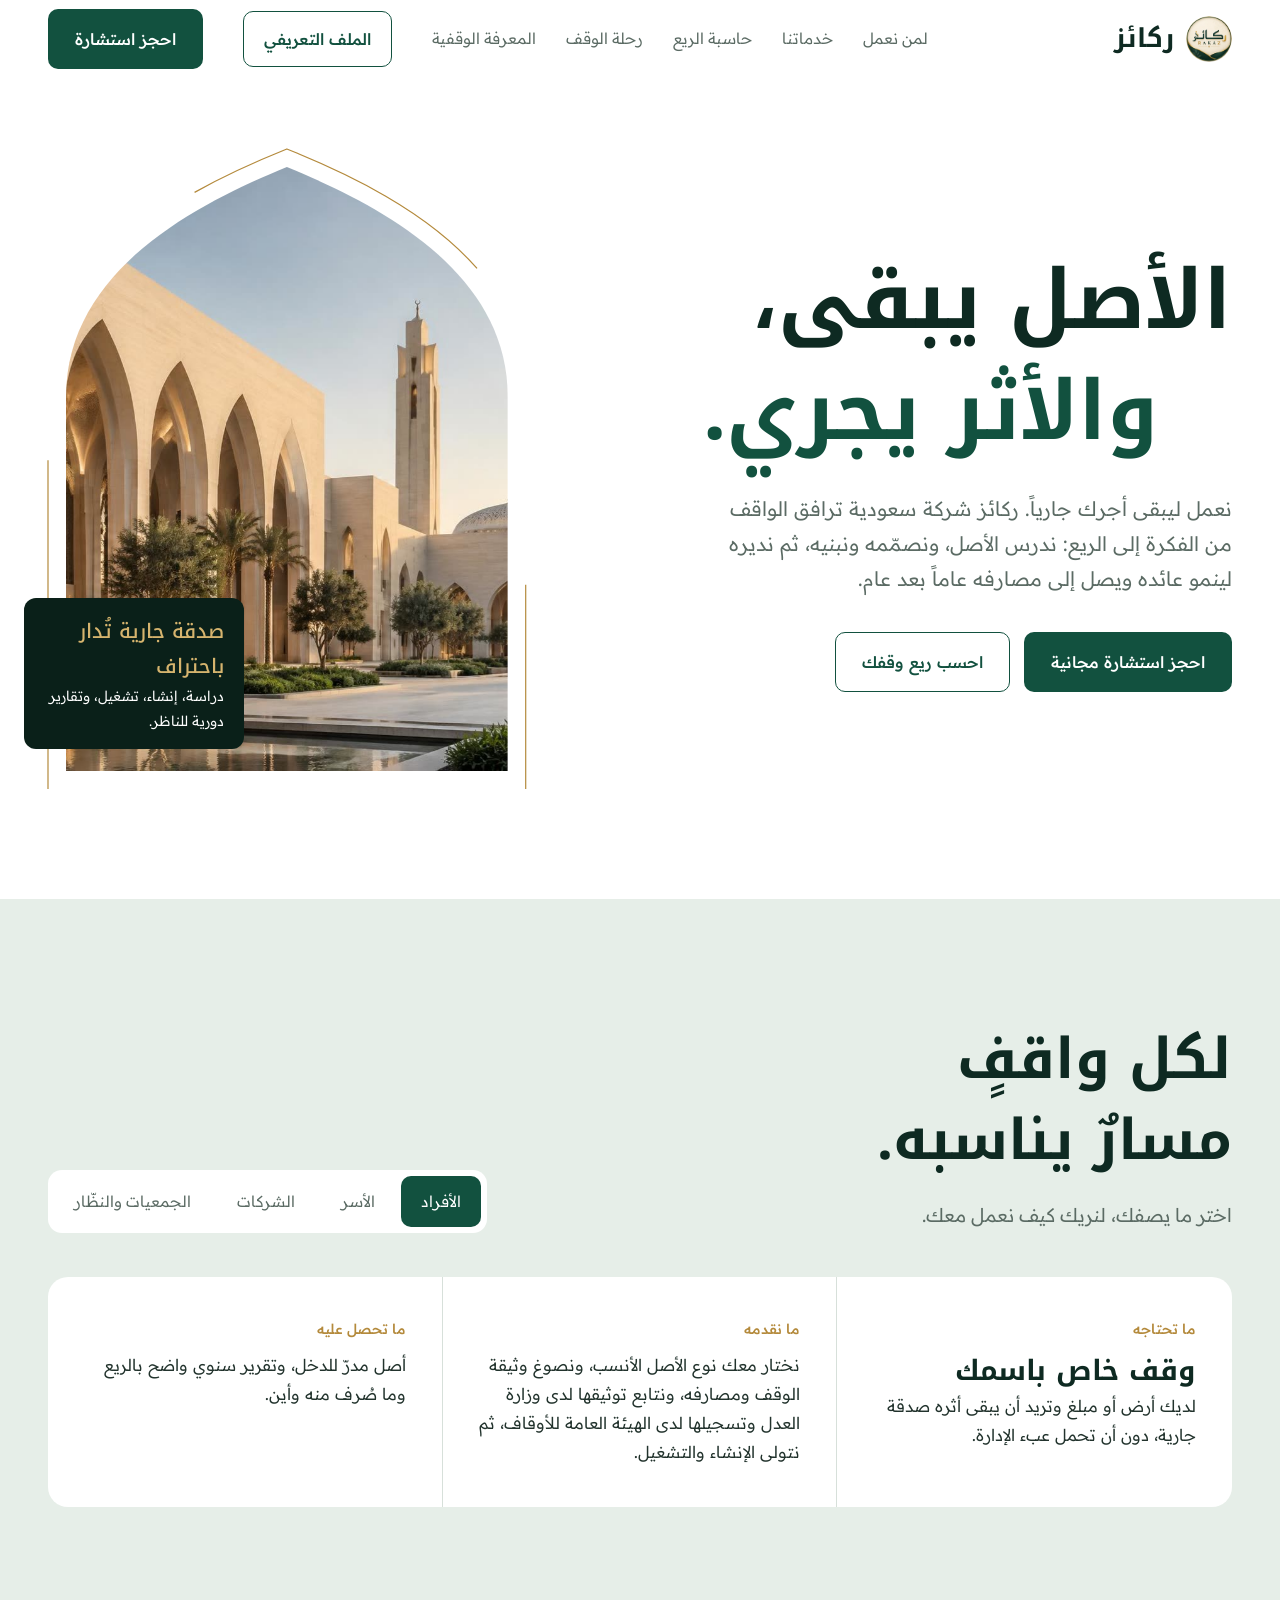
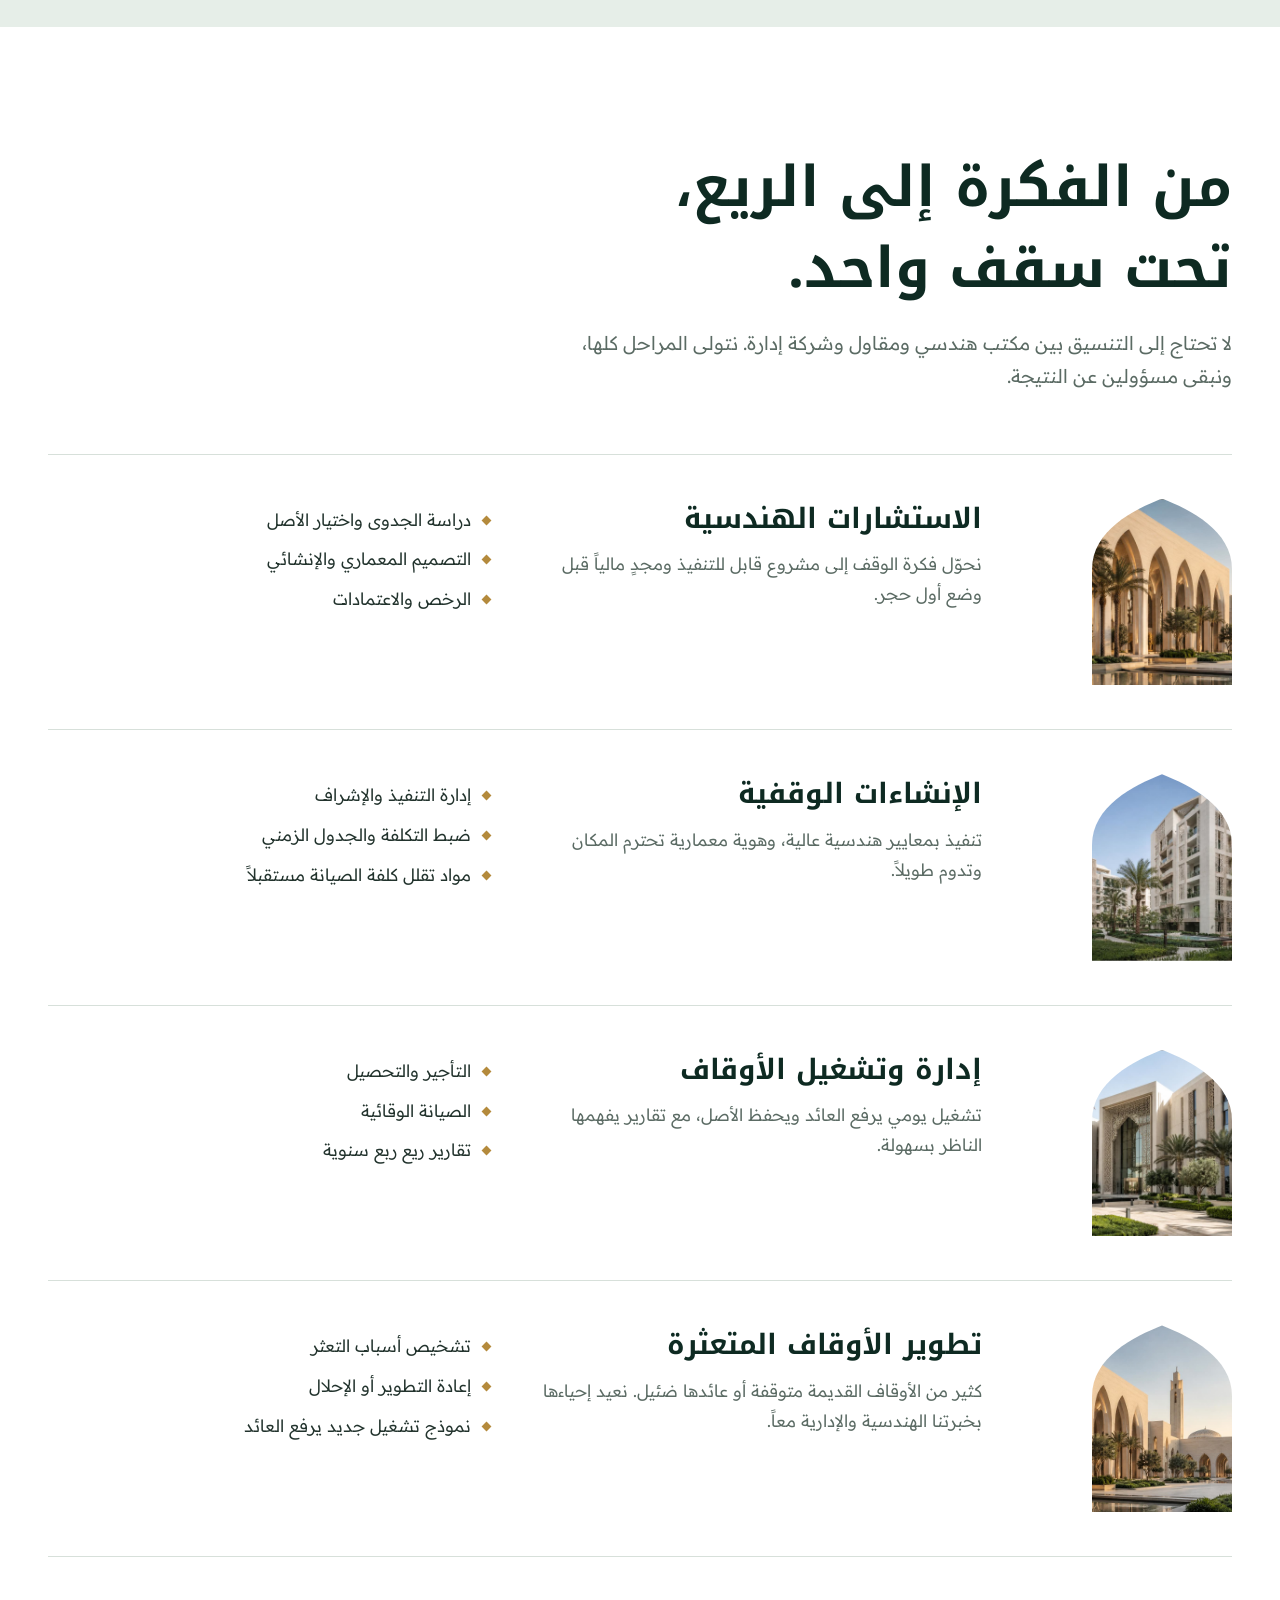
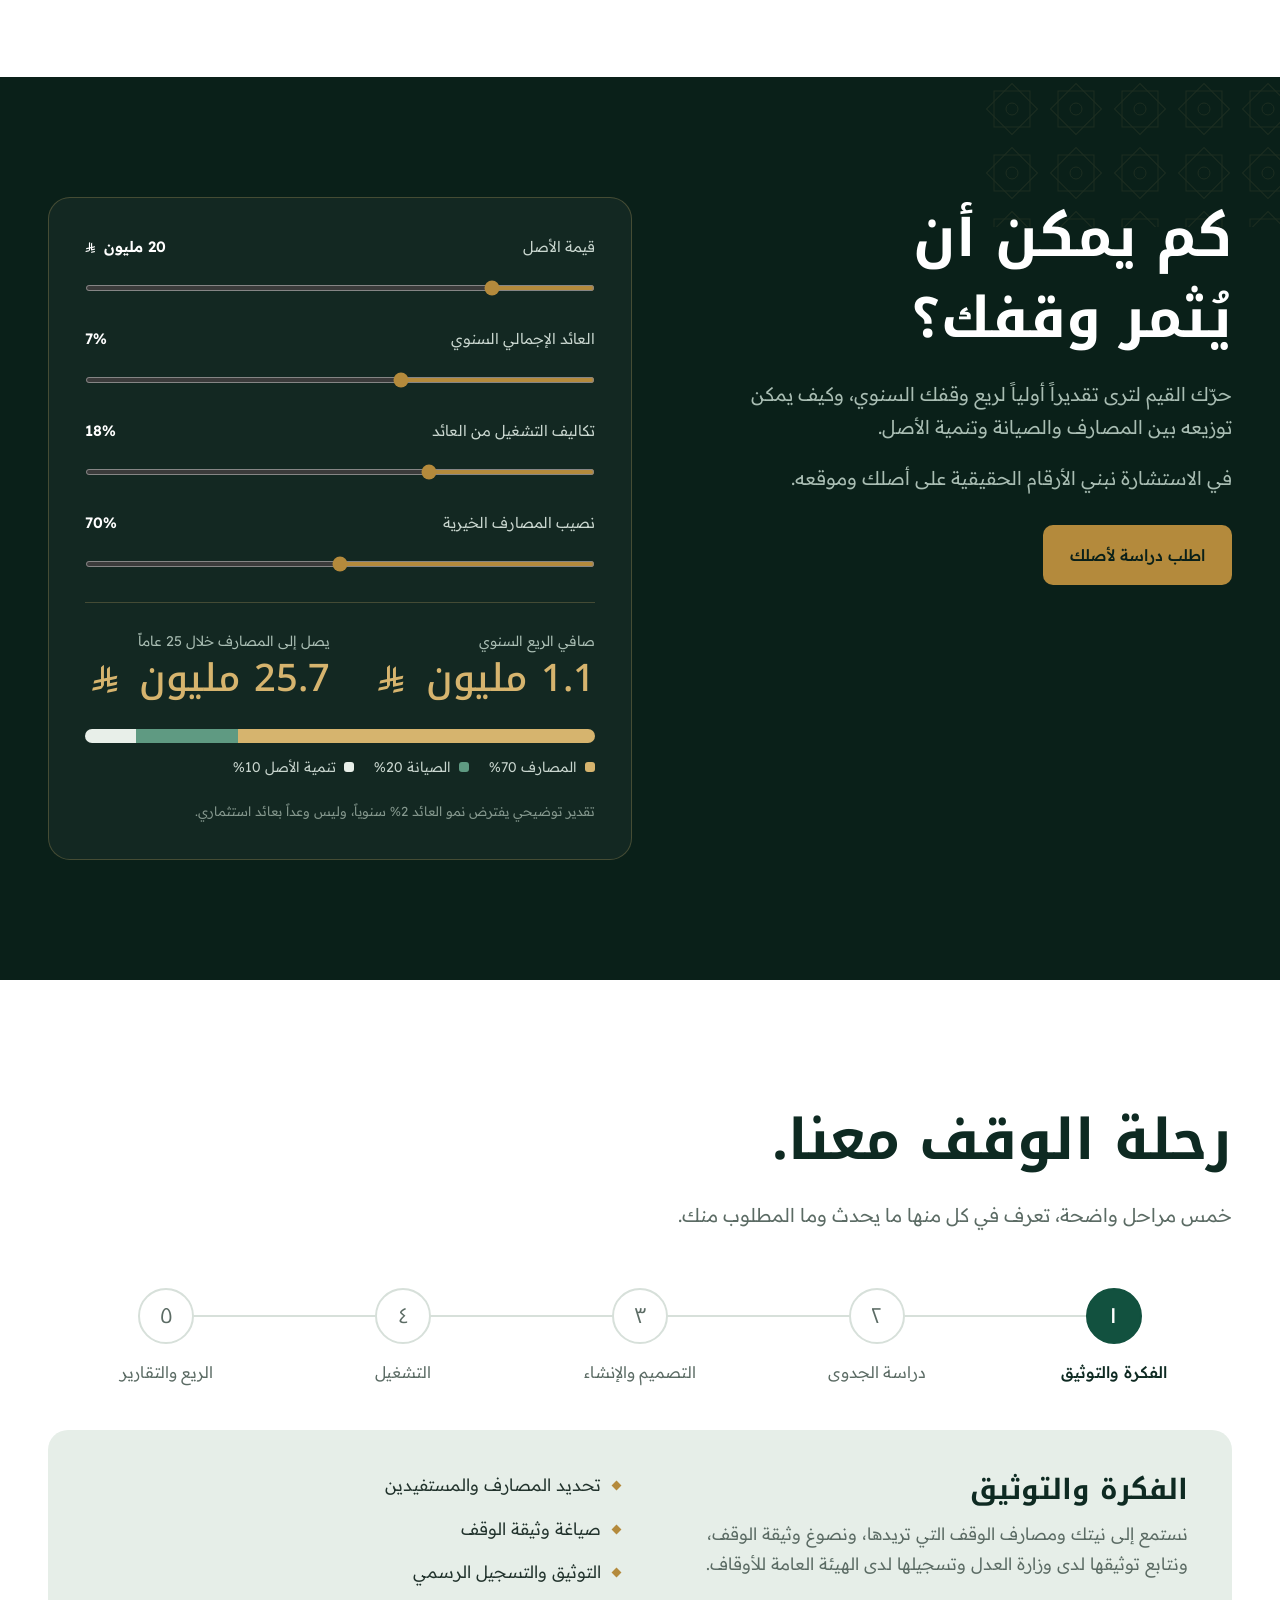
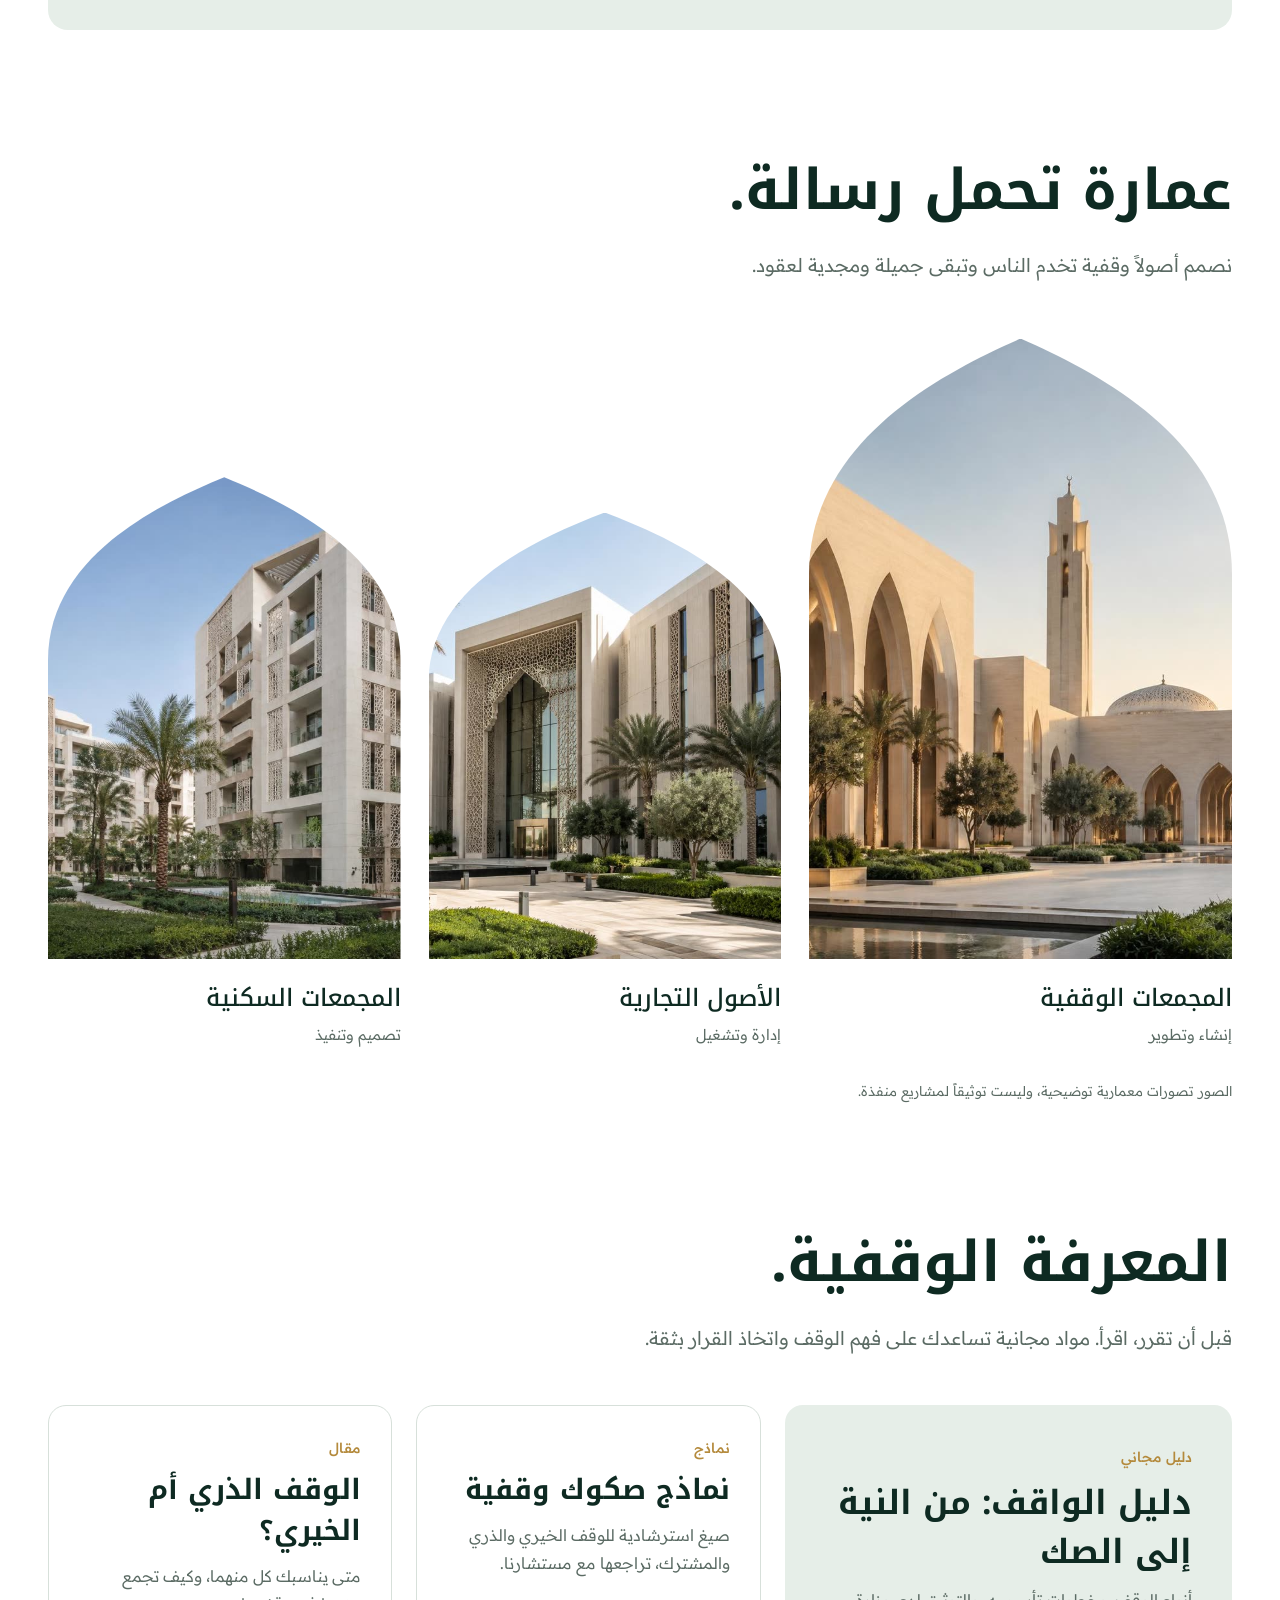
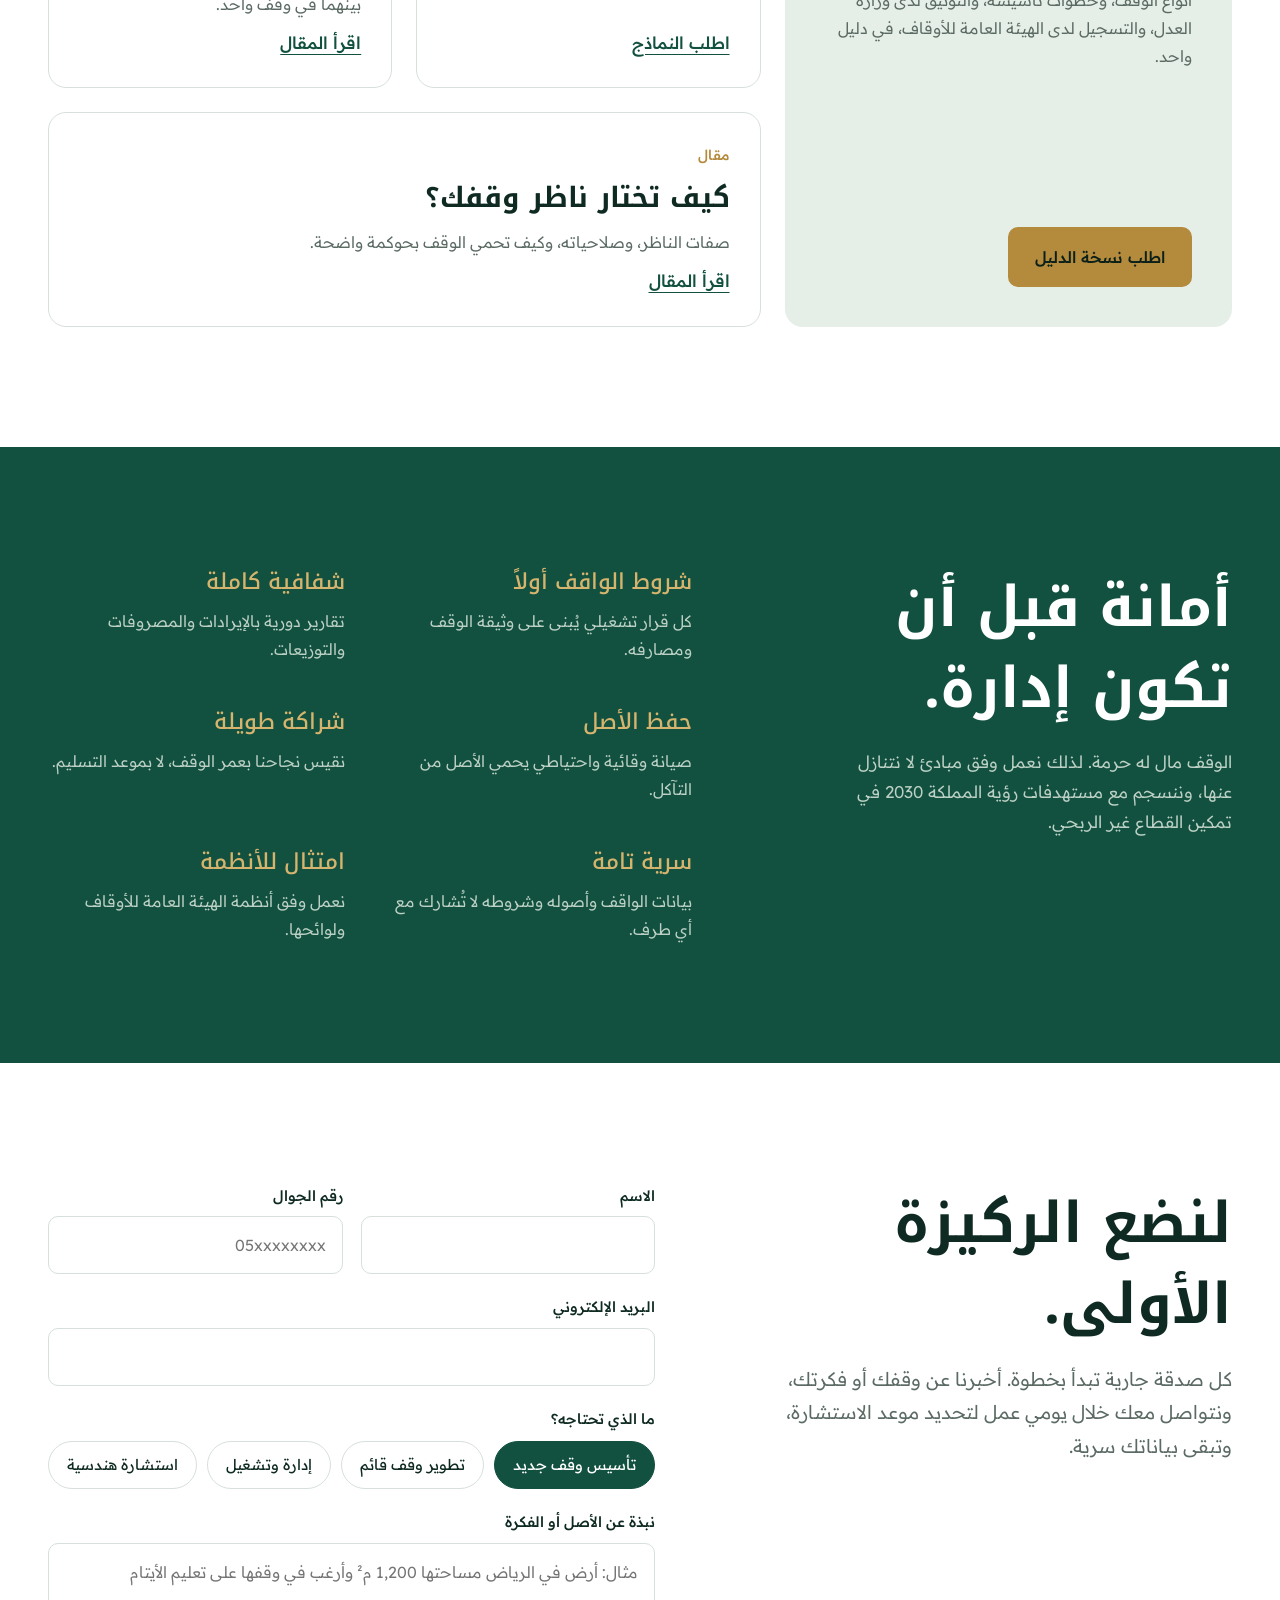
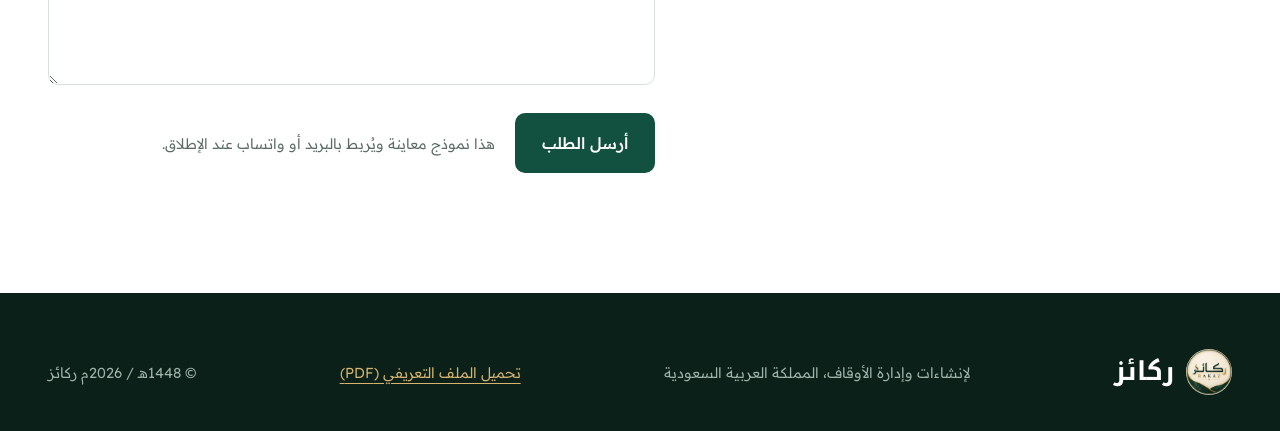
==== commit b047d7a4: "Switch headings to simpler Noto Kufi Arabic Co-Authored-By: Claude Opus 5.5 (1M context) <noreply@an" ====
--- a/index.html
+++ b/index.html
@@ -10,7 +10,7 @@
 <meta property="og:image" content="img/hero.jpg">
 <link rel="icon" href="img/favicon.png">
 <link rel="preconnect" href="https://fonts.googleapis.com"><link rel="preconnect" href="https://fonts.gstatic.com" crossorigin>
-<link href="https://fonts.googleapis.com/css2?family=Reem+Kufi:wght@400..700&family=Readex+Pro:wght@300..600&display=swap" rel="stylesheet">
+<link href="https://fonts.googleapis.com/css2?family=Noto+Kufi+Arabic:wght@400..800&family=Readex+Pro:wght@300..600&display=swap" rel="stylesheet">
 <link rel="stylesheet" href="styles.css">
 </head>
 <body>
--- a/styles.css
+++ b/styles.css
@@ -3,7 +3,7 @@
   --brass:#b48a3c; --brass-2:#d6b46e; --sage:#e6eee8; --sand:#d9c7a3;
   --paper:#ffffff; --text:#22332d; --muted:#5b6b64; --line:#d7e0da;
   --max:1240px;
-  --display:"Reem Kufi",sans-serif; --body:"Readex Pro",system-ui,sans-serif;
+  --display:"Noto Kufi Arabic",sans-serif; --body:"Readex Pro",system-ui,sans-serif;
   --s1:clamp(44px,7.4vw,104px); --s2:clamp(32px,4.4vw,56px); --s3:clamp(22px,2.2vw,28px);
 }
 *{box-sizing:border-box;margin:0;padding:0}
@@ -14,7 +14,7 @@
 button{font:inherit;cursor:pointer}
 :focus-visible{outline:3px solid var(--brass);outline-offset:3px;border-radius:4px}
 .wrap{max-width:var(--max);margin-inline:auto;padding-inline:28px}
-h1,h2,h3{font-family:var(--display);font-weight:600;color:var(--ink);line-height:1.2}
+h1,h2,h3{font-family:var(--display);font-weight:700;color:var(--ink);line-height:1.45}
 h2{font-size:var(--s2);margin-bottom:18px;max-width:20ch;text-wrap:balance}
 h3{font-size:var(--s3)}
 p.lead{font-size:19px;color:var(--muted);max-width:56ch}
@@ -44,7 +44,7 @@
 /* hero */
 .hero{padding-block:70px 110px;position:relative;overflow:hidden}
 .hero .wrap{display:grid;grid-template-columns:1.15fr .85fr;gap:60px;align-items:center}
-.hero h1{font-size:var(--s1);line-height:1.08;letter-spacing:-.5px;margin-bottom:28px}
+.hero h1{font-size:clamp(40px,6.4vw,88px);line-height:1.35;margin-bottom:24px}
 .hero h1 span{display:block}
 .hero h1 span:last-child{color:var(--emerald);padding-inline-start:.9em}
 .hero p{font-size:20px;color:var(--muted);max-width:44ch;margin-bottom:36px}
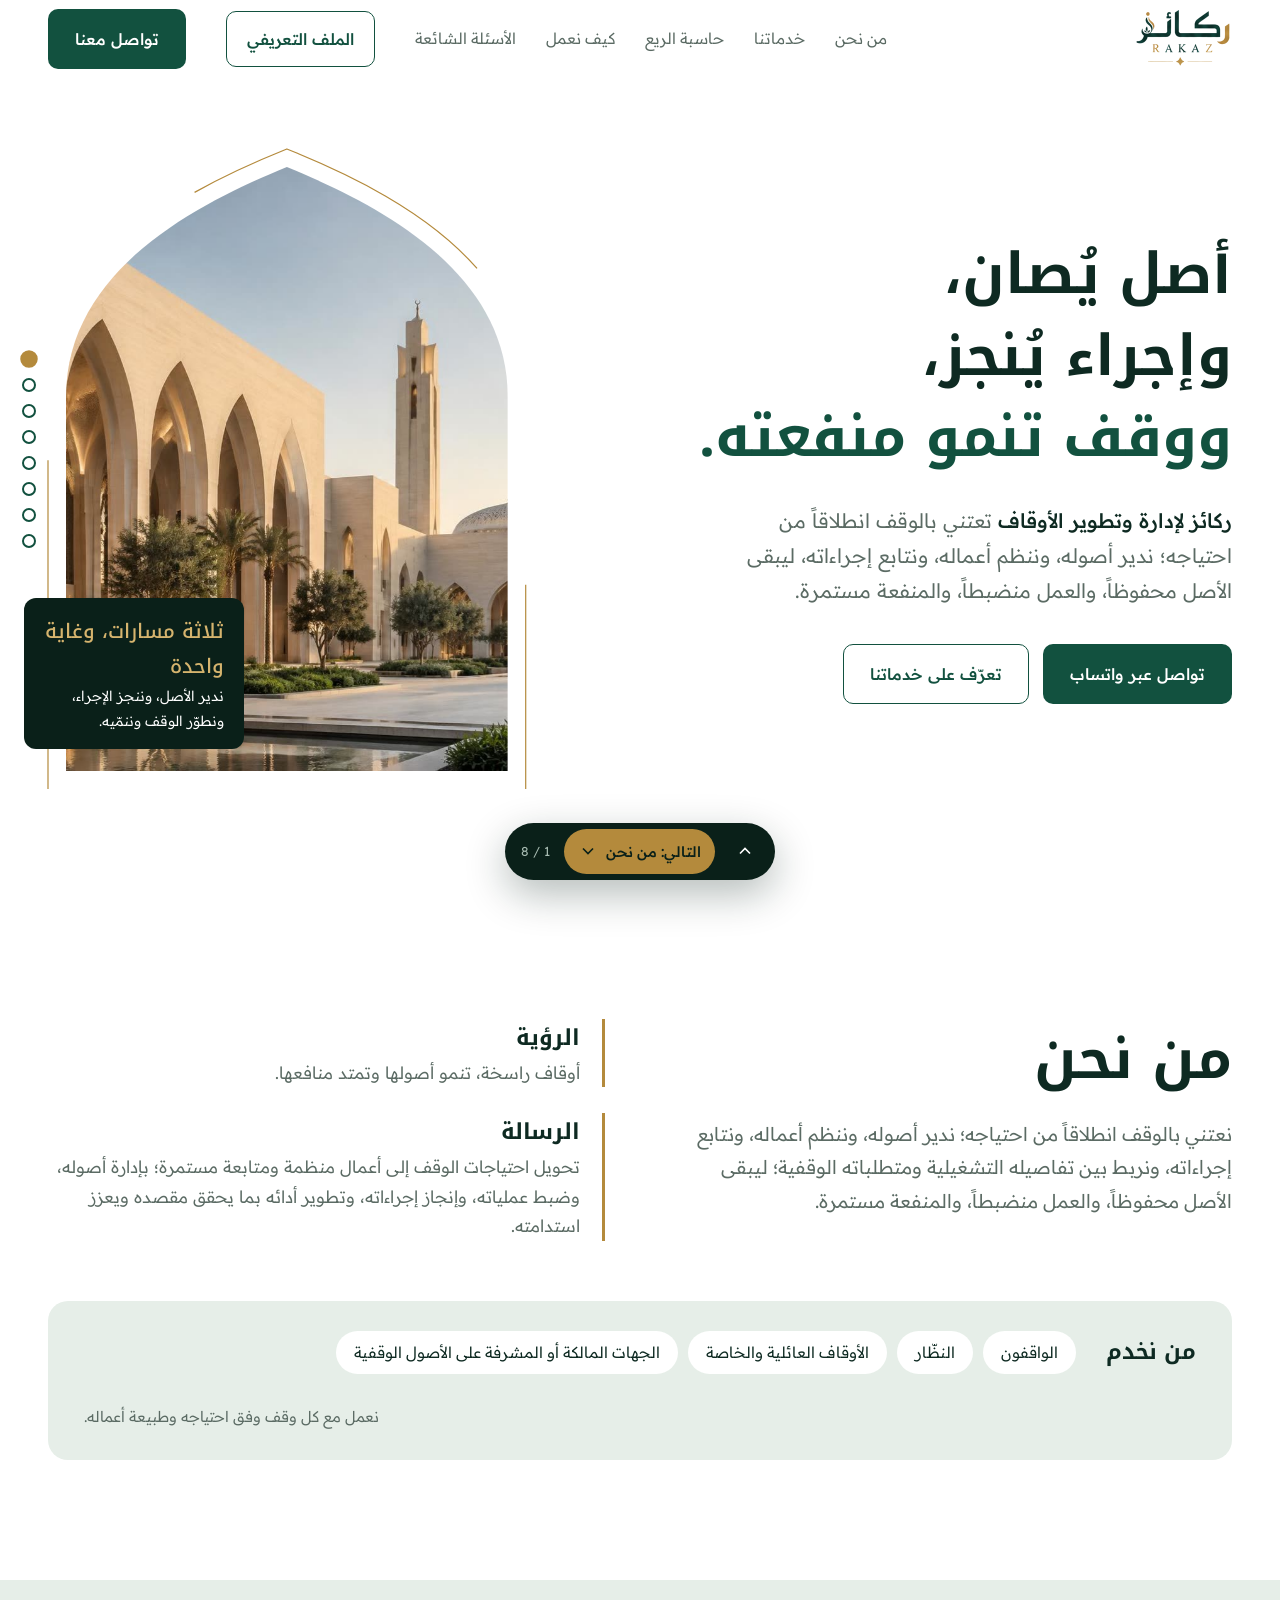
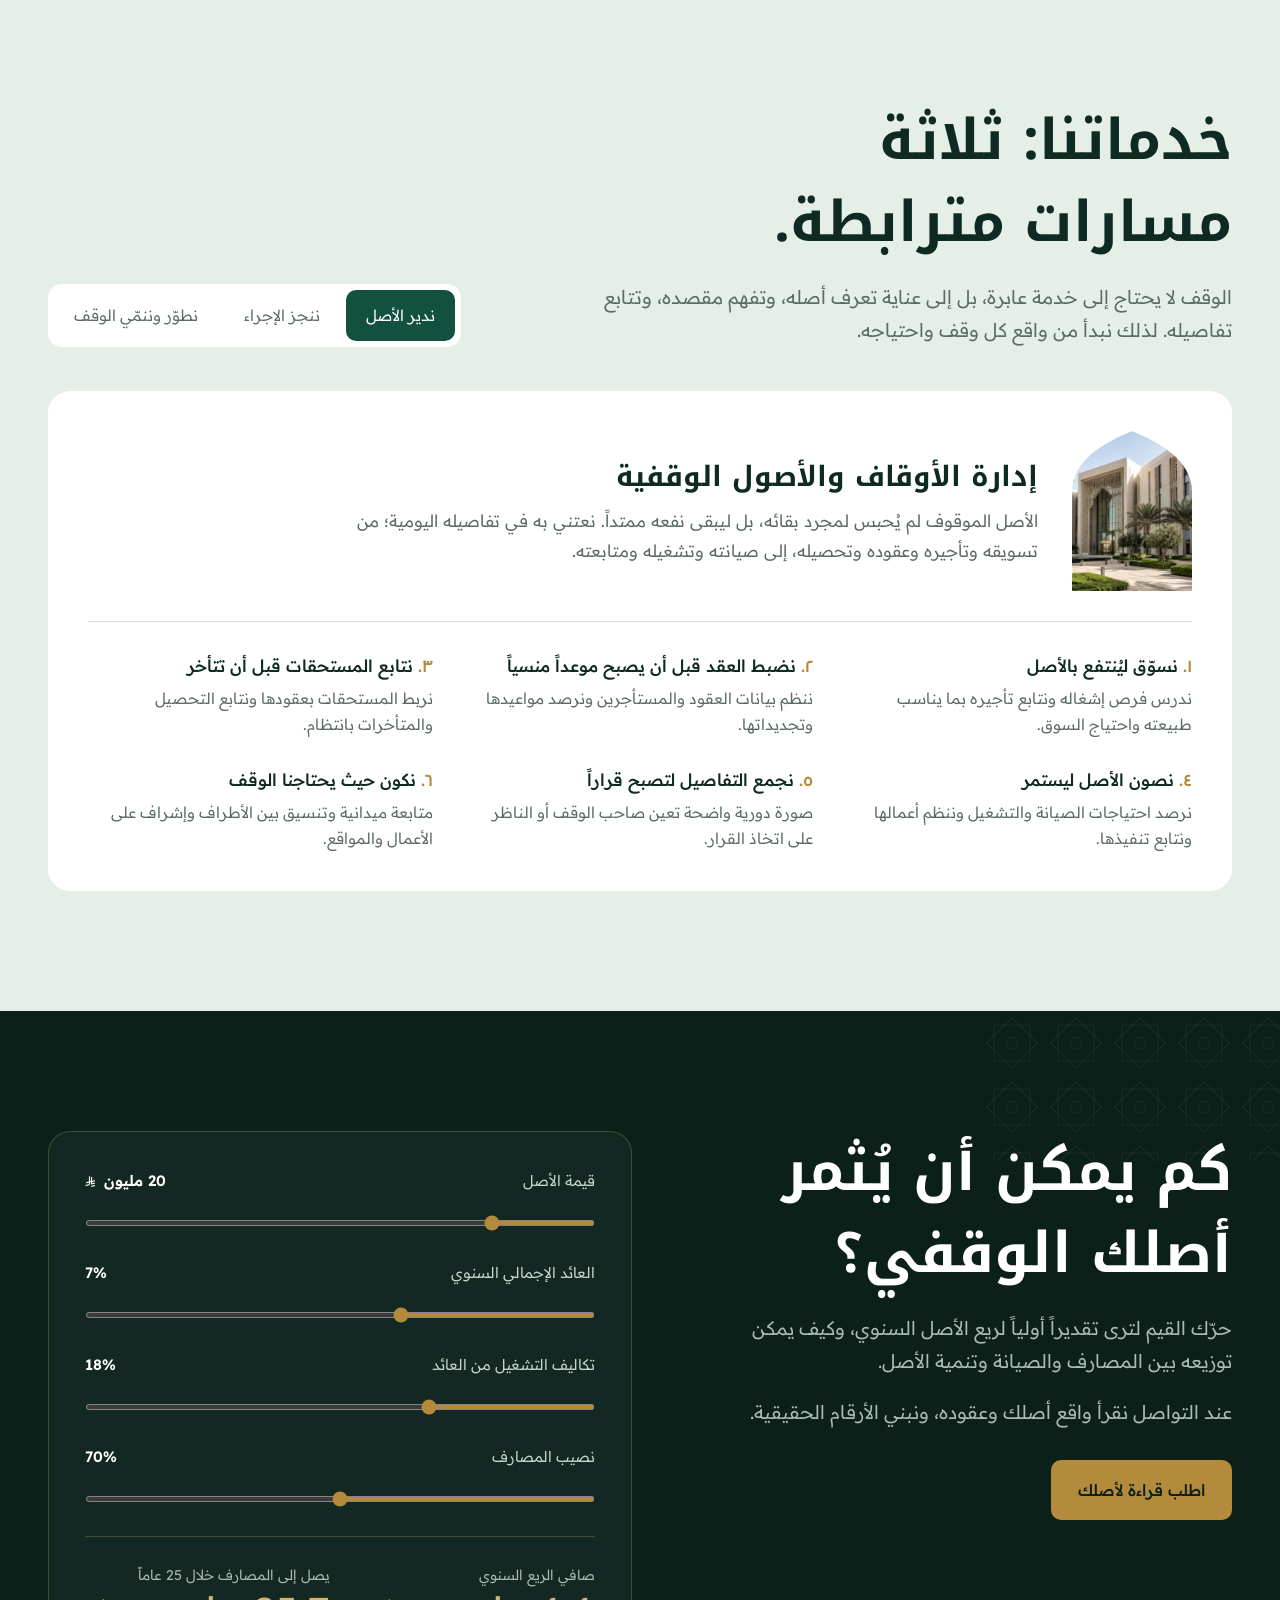
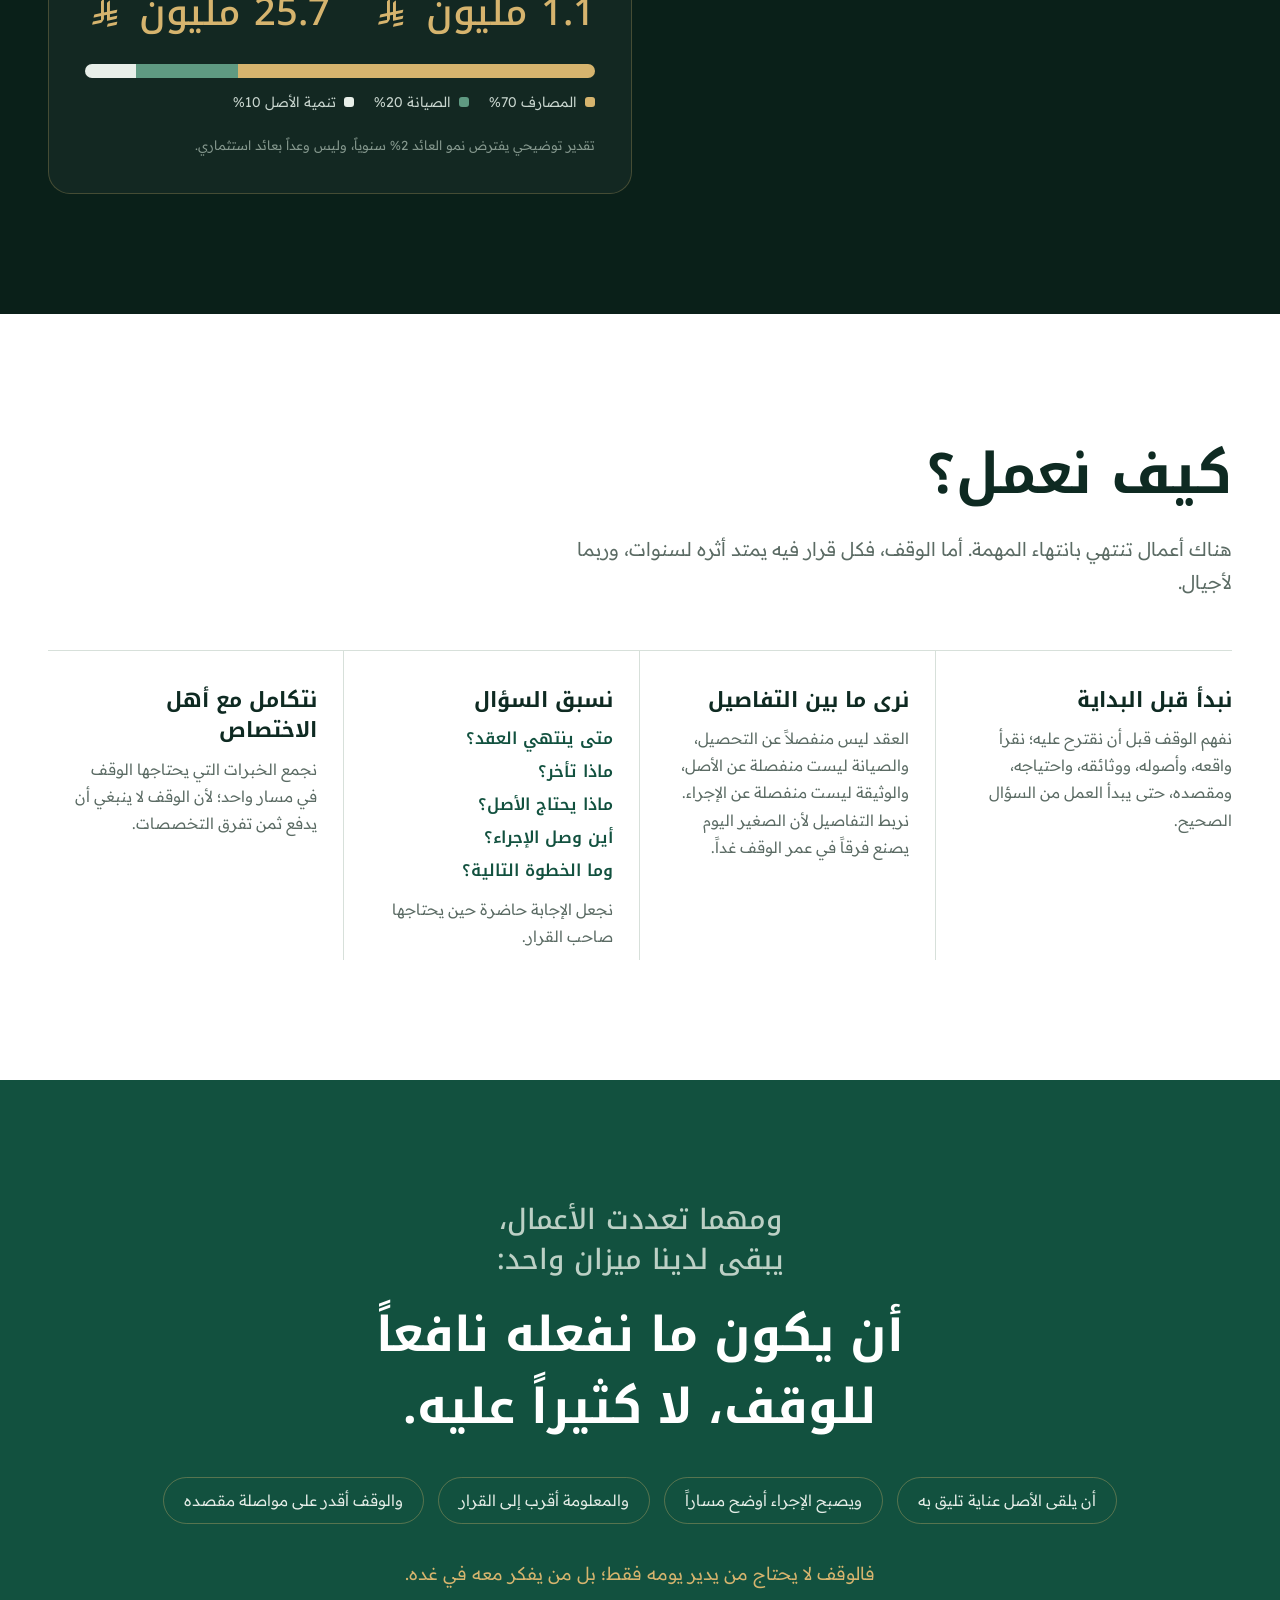
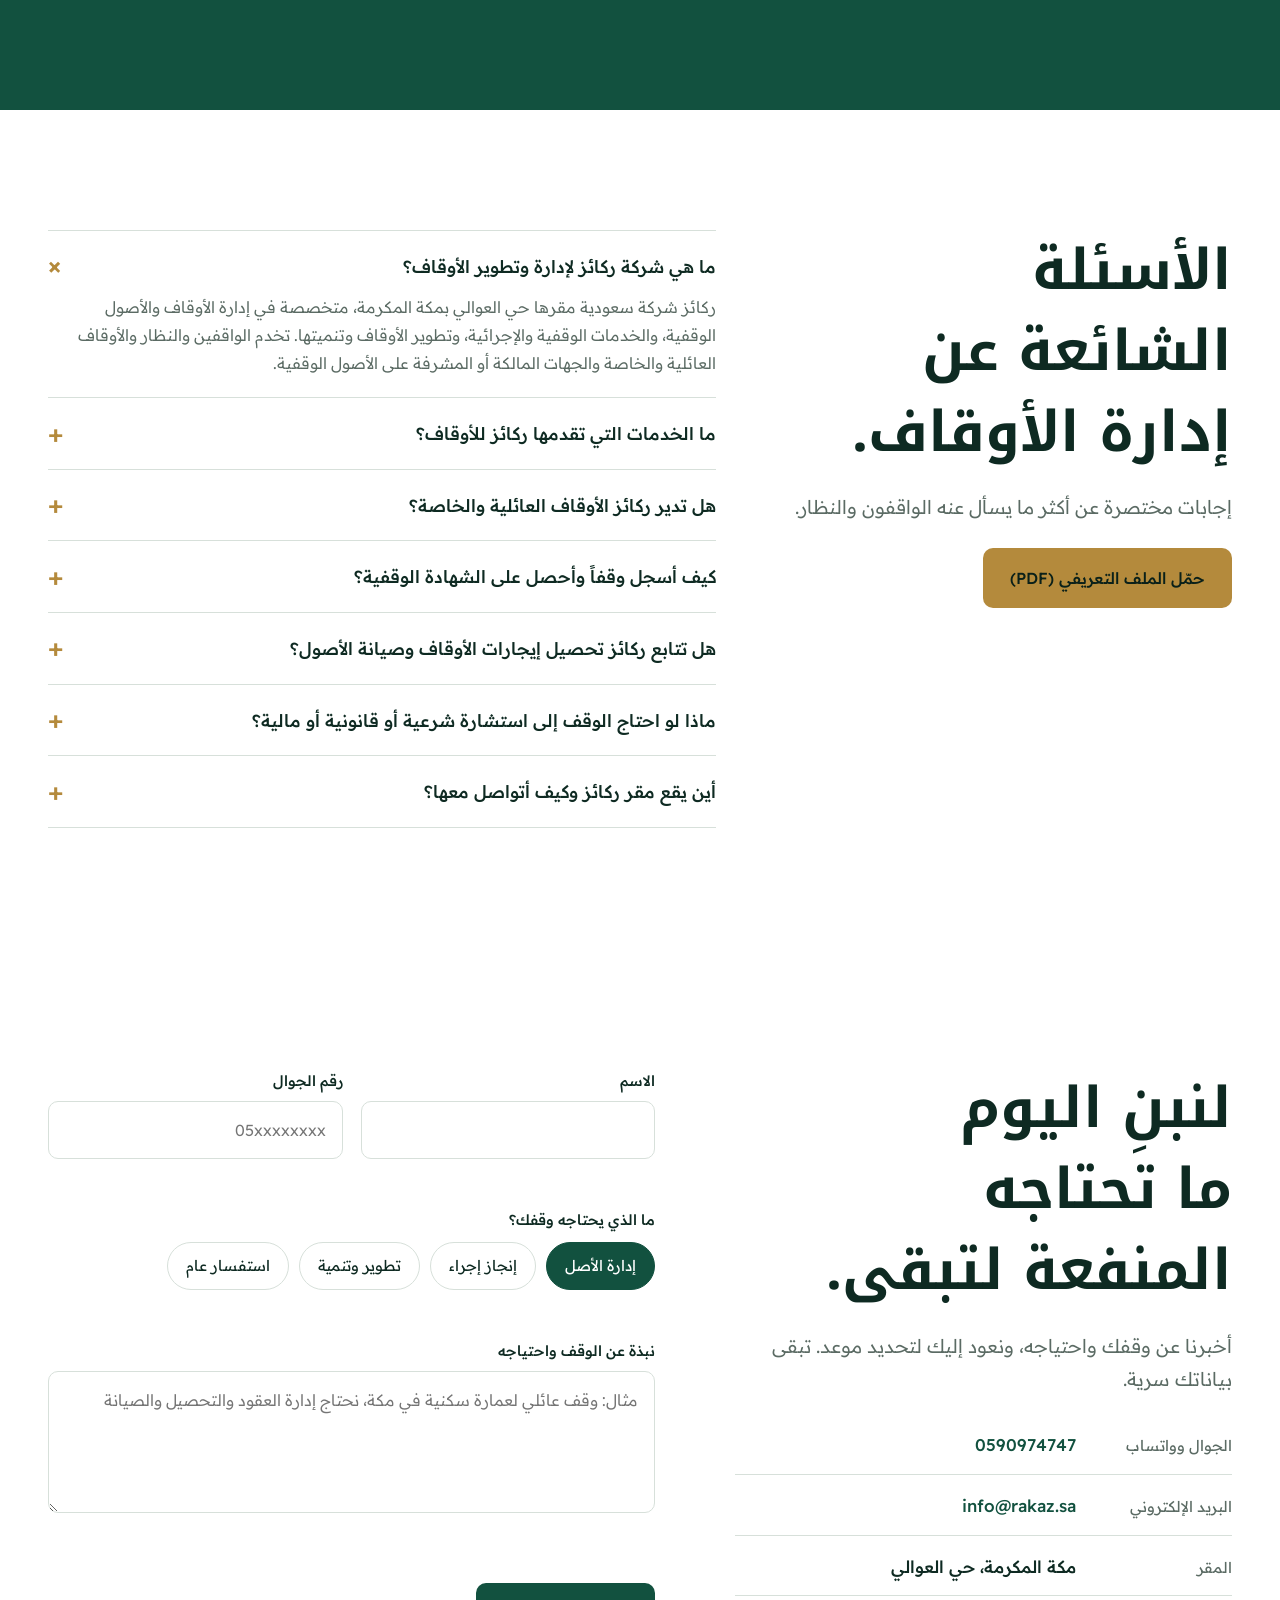
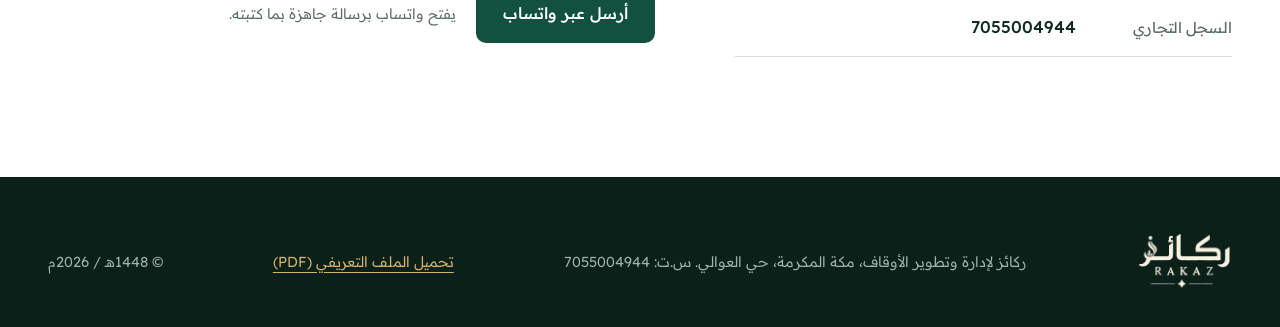
==== commit 3594df72: "Rebuild content from official profile, real contact details, click-to-move navigation, SEO + AI sear" ====
--- a/index.html
+++ b/index.html
@@ -1,17 +1,65 @@
 <!doctype html>
-<html lang="ar" dir="rtl">
+<html lang="ar-SA" dir="rtl">
 <head>
 <meta charset="utf-8">
 <meta name="viewport" content="width=device-width,initial-scale=1">
-<title>ركائز | إنشاءات وإدارة الأوقاف</title>
-<meta name="description" content="ركائز شركة سعودية متخصصة في الاستشارات الهندسية وإنشاءات وإدارة وتشغيل الأوقاف. الأصل يبقى، والأثر يجري.">
-<meta property="og:title" content="ركائز | الأصل يبقى، والأثر يجري">
-<meta property="og:description" content="من فكرة الوقف إلى ريعه: دراسة وتصميم وإنشاء وتشغيل في المملكة العربية السعودية.">
-<meta property="og:image" content="img/hero.jpg">
+<title>ركائز لإدارة وتطوير الأوقاف | إدارة الأوقاف والأصول الوقفية في مكة والسعودية</title>
+<meta name="description" content="ركائز لإدارة وتطوير الأوقاف في مكة المكرمة: إدارة الأصول الوقفية وتأجيرها وتحصيلها وصيانتها، وتسجيل الوقف والشهادات الوقفية والصكوك، وتطوير الأوقاف وتنميتها للواقفين والنظار والأوقاف العائلية.">
+<meta name="keywords" content="إدارة الأوقاف, إدارة الأصول الوقفية, تطوير الأوقاف, تنمية الأوقاف, شركة إدارة أوقاف, شركة أوقاف في مكة, ناظر الوقف, الأوقاف العائلية, الوقف الذري, تسجيل الوقف, الشهادة الوقفية, الصكوك الوقفية, التسجيل العقاري, ركائز, Rakaz">
+<meta name="robots" content="index,follow,max-image-preview:large">
+<link rel="canonical" href="https://andrewhaliem443.github.io/rakaz-site/">
+<link rel="alternate" hreflang="ar-SA" href="https://andrewhaliem443.github.io/rakaz-site/">
+<link rel="alternate" hreflang="x-default" href="https://andrewhaliem443.github.io/rakaz-site/">
+<meta name="geo.region" content="SA-02">
+<meta name="geo.placename" content="مكة المكرمة">
+<meta name="theme-color" content="#12513f">
+<meta property="og:type" content="website">
+<meta property="og:locale" content="ar_SA">
+<meta property="og:site_name" content="ركائز لإدارة وتطوير الأوقاف">
+<meta property="og:title" content="ركائز لإدارة وتطوير الأوقاف | أصل يُصان، وإجراء يُنجز، ووقف تنمو منفعته">
+<meta property="og:description" content="إدارة الأصول الوقفية، والخدمات الوقفية والإجرائية، وتطوير الأوقاف وتنميتها في المملكة العربية السعودية.">
+<meta property="og:url" content="https://andrewhaliem443.github.io/rakaz-site/">
+<meta property="og:image" content="https://andrewhaliem443.github.io/rakaz-site/img/hero.jpg">
+<meta name="twitter:card" content="summary_large_image">
 <link rel="icon" href="img/favicon.png">
+<link rel="preload" as="image" href="img/hero.jpg">
 <link rel="preconnect" href="https://fonts.googleapis.com"><link rel="preconnect" href="https://fonts.gstatic.com" crossorigin>
 <link href="https://fonts.googleapis.com/css2?family=Noto+Kufi+Arabic:wght@400..800&family=Readex+Pro:wght@300..600&display=swap" rel="stylesheet">
 <link rel="stylesheet" href="styles.css">
+<script type="application/ld+json">
+{
+ "@context":"https://schema.org",
+ "@graph":[
+  {"@type":["Organization","ProfessionalService"],"@id":"https://andrewhaliem443.github.io/rakaz-site/#org",
+   "name":"ركائز لإدارة وتطوير الأوقاف","alternateName":["ركائز","Rakaz","Rakaz Waqf Management and Development"],
+   "url":"https://andrewhaliem443.github.io/rakaz-site/","logo":"https://andrewhaliem443.github.io/rakaz-site/img/logo-flat.png",
+   "image":"https://andrewhaliem443.github.io/rakaz-site/img/hero.jpg",
+   "description":"شركة سعودية متخصصة في إدارة الأوقاف والأصول الوقفية، والخدمات الوقفية والإجرائية، وتطوير الأوقاف وتنميتها، للواقفين والنظار والأوقاف العائلية والخاصة.",
+   "slogan":"أصل يُصان، وإجراء يُنجز، ووقف تنمو منفعته.",
+   "telephone":"+966590974747","email":"info@rakaz.sa",
+   "identifier":{"@type":"PropertyValue","propertyID":"السجل التجاري","value":"7055004944"},
+   "address":{"@type":"PostalAddress","streetAddress":"حي العوالي","addressLocality":"مكة المكرمة","addressRegion":"منطقة مكة المكرمة","addressCountry":"SA"},
+   "areaServed":{"@type":"Country","name":"المملكة العربية السعودية"},
+   "knowsAbout":["إدارة الأوقاف","إدارة الأصول الوقفية","تطوير الأوقاف","تنمية الأوقاف","تسجيل الوقف","الشهادات الوقفية","الصكوك الوقفية","التسجيل العقاري","حوكمة الأوقاف","الأوقاف العائلية"],
+   "contactPoint":{"@type":"ContactPoint","telephone":"+966590974747","email":"info@rakaz.sa","contactType":"customer service","areaServed":"SA","availableLanguage":["ar"]},
+   "hasOfferCatalog":{"@type":"OfferCatalog","name":"خدمات ركائز","itemListElement":[
+     {"@type":"Offer","itemOffered":{"@type":"Service","name":"إدارة الأوقاف والأصول الوقفية","description":"تسويق الأصل الوقفي وتأجيره وضبط عقوده وتحصيل مستحقاته وصيانته وتشغيله ومتابعته الميدانية مع تقارير دورية للناظر."}},
+     {"@type":"Offer","itemOffered":{"@type":"Service","name":"الخدمات الوقفية والإجرائية","description":"تسجيل الوقف والشهادات الوقفية، ومتابعة الصكوك والوثائق، والتسجيل العقاري، ومتابعة الإجراءات الحكومية وتمثيل الوقف وفق التفويضات النظامية."}},
+     {"@type":"Offer","itemOffered":{"@type":"Service","name":"تطوير وتنمية الأوقاف","description":"قراءة واقع الوقف وتحديد مواضع التحسين وفرص التنمية، وتطوير الإدارة والحوكمة والإجراءات، وتنمية الأصول والعوائد."}}
+   ]}},
+  {"@type":"WebSite","@id":"https://andrewhaliem443.github.io/rakaz-site/#site","url":"https://andrewhaliem443.github.io/rakaz-site/","name":"ركائز لإدارة وتطوير الأوقاف","inLanguage":"ar-SA","publisher":{"@id":"https://andrewhaliem443.github.io/rakaz-site/#org"}},
+  {"@type":"FAQPage","@id":"https://andrewhaliem443.github.io/rakaz-site/#faq","mainEntity":[
+   {"@type":"Question","name":"ما هي شركة ركائز لإدارة وتطوير الأوقاف؟","acceptedAnswer":{"@type":"Answer","text":"ركائز شركة سعودية مقرها حي العوالي بمكة المكرمة، متخصصة في إدارة الأوقاف والأصول الوقفية، والخدمات الوقفية والإجرائية، وتطوير الأوقاف وتنميتها. تخدم الواقفين والنظار والأوقاف العائلية والخاصة والجهات المالكة أو المشرفة على الأصول الوقفية."}},
+   {"@type":"Question","name":"ما الخدمات التي تقدمها ركائز للأوقاف؟","acceptedAnswer":{"@type":"Answer","text":"تعمل ركائز عبر ثلاثة مسارات: إدارة الأصل الوقفي (التسويق والتأجير والعقود والتحصيل والصيانة والمتابعة الميدانية)، وإنجاز الإجراء الوقفي (تسجيل الوقف والشهادات الوقفية والصكوك والتسجيل العقاري والإجراءات الحكومية)، وتطوير الوقف وتنميته (الإدارة والحوكمة والإجراءات وتنمية الأصول والعوائد)."}},
+   {"@type":"Question","name":"هل تدير ركائز الأوقاف العائلية والخاصة؟","acceptedAnswer":{"@type":"Answer","text":"نعم. تعمل ركائز مع الأوقاف العائلية والخاصة، ومع الواقفين والنظار، وفق احتياجات كل وقف وطبيعة أعماله، وتقدم للناظر صورة دورية واضحة عن العقود والتحصيل والصيانة والإشغال."}},
+   {"@type":"Question","name":"كيف أسجل وقفاً وأحصل على الشهادة الوقفية؟","acceptedAnswer":{"@type":"Answer","text":"ترافق ركائز صاحب الوقف في تسجيل الوقف والشهادات الوقفية وتحديثاتها، ومتابعة الصكوك والوثائق، والتسجيل العقاري، ومتابعة الطلبات والاستكمالات عبر الجهات والمنصات ذات العلاقة، فترتب المتطلبات وتنظم الملف قبل البدء."}},
+   {"@type":"Question","name":"هل تتابع ركائز تحصيل إيجارات الأوقاف وصيانة الأصول؟","acceptedAnswer":{"@type":"Answer","text":"نعم. تربط ركائز المستحقات بعقودها ومواعيدها وتتابع التحصيل والمتأخرات بانتظام، وترصد احتياجات الصيانة والتشغيل وتنظم أعمالها وتتابع تنفيذها، وتتابع ميدانياً ما يستلزم الحضور."}},
+   {"@type":"Question","name":"ماذا لو احتاج الوقف إلى استشارة شرعية أو قانونية أو مالية؟","acceptedAnswer":{"@type":"Answer","text":"إذا احتاج الوقف إلى تخصص يتجاوز نطاق عمل ركائز، تصل العمل بأهل الاختصاص الشرعي والقانوني والمالي وتتابع تكامل المسار، حتى تبقى احتياجات الوقف مترابطة ولا تتفرق بين التخصصات."}},
+   {"@type":"Question","name":"أين يقع مقر ركائز وكيف أتواصل معها؟","acceptedAnswer":{"@type":"Answer","text":"مقر ركائز في حي العوالي بمكة المكرمة. للتواصل: الجوال وواتساب 0590974747، والبريد الإلكتروني info@rakaz.sa."}}
+  ]}
+ ]
+}
+</script>
 </head>
 <body>
 <svg width="0" height="0" style="position:absolute" aria-hidden="true">
@@ -23,112 +71,129 @@
 
 <header class="nav" id="nav">
   <div class="wrap">
-    <a href="#top" class="brand" aria-label="ركائز، الصفحة الرئيسية"><img src="img/logo.jpg" alt=""><b>ركائز</b></a>
+    <a href="#top" class="brand" aria-label="ركائز لإدارة وتطوير الأوقاف، الصفحة الرئيسية"><img src="img/logo-flat.png" alt="شعار ركائز لإدارة وتطوير الأوقاف" class="logo-flat" width="96" height="58"></a>
     <nav class="links" id="links" aria-label="القائمة الرئيسية">
-      <a href="#audience">لمن نعمل</a><a href="#services">خدماتنا</a><a href="#calc">حاسبة الريع</a><a href="#journey">رحلة الوقف</a><a href="#knowledge">المعرفة الوقفية</a><a href="rakaz-profile.pdf" class="m-only" download>تحميل الملف التعريفي</a>
+      <a href="#about">من نحن</a><a href="#services">خدماتنا</a><a href="#calc">حاسبة الريع</a><a href="#how">كيف نعمل</a><a href="#faq">الأسئلة الشائعة</a><a href="rakaz-profile.pdf" class="m-only" download>تحميل الملف التعريفي</a>
     </nav>
     <a href="rakaz-profile.pdf" class="btn btn-line nav-dl" style="color:var(--emerald)" download>الملف التعريفي</a>
-    <a href="#contact" class="btn btn-primary">احجز استشارة</a>
+    <a href="#contact" class="btn btn-primary">تواصل معنا</a>
     <button class="menu-btn" id="menuBtn" aria-label="فتح القائمة" aria-expanded="false" aria-controls="links"><svg width="26" height="26" viewBox="0 0 24 24" fill="none" stroke="currentColor" stroke-width="1.8"><path d="M4 7h16M4 12h16M4 17h10"/></svg></button>
   </div>
 </header>
 
 <main>
-<section class="hero" id="top">
+<section class="hero" id="top" data-nav="الرئيسية">
   <div class="wrap">
     <div>
-      <h1><span>الأصل يبقى،</span><span>والأثر يجري.</span></h1>
-      <p>نعمل ليبقى أجرك جارياً. ركائز شركة سعودية ترافق الواقف من الفكرة إلى الريع: ندرس الأصل، ونصمّمه ونبنيه، ثم نديره لينمو عائده ويصل إلى مصارفه عاماً بعد عام.</p>
+      <h1><span>أصل يُصان،</span><span>وإجراء يُنجز،</span><span>ووقف تنمو منفعته.</span></h1>
+      <p><strong>ركائز لإدارة وتطوير الأوقاف</strong> تعتني بالوقف انطلاقاً من احتياجه؛ ندير أصوله، وننظم أعماله، ونتابع إجراءاته، ليبقى الأصل محفوظاً، والعمل منضبطاً، والمنفعة مستمرة.</p>
       <div class="actions">
-        <a href="#contact" class="btn btn-primary">احجز استشارة مجانية</a>
-        <a href="#calc" class="btn btn-line" style="color:var(--emerald)">احسب ريع وقفك</a>
+        <a href="https://wa.me/966590974747?text=%D8%A7%D9%84%D8%B3%D9%84%D8%A7%D9%85%20%D8%B9%D9%84%D9%8A%D9%83%D9%85%D8%8C%20%D8%A3%D8%B1%D8%BA%D8%A8%20%D9%81%D9%8A%20%D8%A7%D9%84%D8%AA%D9%88%D8%A7%D8%B5%D9%84%20%D8%A8%D8%AE%D8%B5%D9%88%D8%B5%20%D9%88%D9%82%D9%81" class="btn btn-primary" rel="noopener" target="_blank">تواصل عبر واتساب</a>
+        <a href="#services" class="btn btn-line" style="color:var(--emerald)">تعرّف على خدماتنا</a>
       </div>
     </div>
     <div class="hero-art" aria-hidden="true">
       <div class="photo arch"></div>
       <svg class="outline" viewBox="0 0 100 140" preserveAspectRatio="none"><path pathLength="1" d="M0,140 L0,53 C0,24 30,8.4 50,0 C70,8.4 100,24 100,53 L100,140"/></svg>
-      <div class="tag"><b>صدقة جارية تُدار باحتراف</b>دراسة، إنشاء، تشغيل، وتقارير دورية للناظر.</div>
-    </div>
-  </div>
-</section>
-
-<section class="audience" id="audience">
+      <div class="tag"><b>ثلاثة مسارات، وغاية واحدة</b>ندير الأصل، وننجز الإجراء، ونطوّر الوقف وننمّيه.</div>
+    </div>
+  </div>
+</section>
+
+<section class="about" id="about" data-nav="من نحن">
+  <div class="wrap">
+    <div class="about-grid">
+      <div>
+        <h2>من نحن</h2>
+        <p class="lead">نعتني بالوقف انطلاقاً من احتياجه؛ ندير أصوله، وننظم أعماله، ونتابع إجراءاته، ونربط بين تفاصيله التشغيلية ومتطلباته الوقفية؛ ليبقى الأصل محفوظاً، والعمل منضبطاً، والمنفعة مستمرة.</p>
+      </div>
+      <dl class="vm2">
+        <div><dt>الرؤية</dt><dd>أوقاف راسخة، تنمو أصولها وتمتد منافعها.</dd></div>
+        <div><dt>الرسالة</dt><dd>تحويل احتياجات الوقف إلى أعمال منظمة ومتابعة مستمرة؛ بإدارة أصوله، وضبط عملياته، وإنجاز إجراءاته، وتطوير أدائه بما يحقق مقصده ويعزز استدامته.</dd></div>
+      </dl>
+    </div>
+    <div class="serve">
+      <h3>من نخدم</h3>
+      <ul>
+        <li>الواقفون</li><li>النظّار</li><li>الأوقاف العائلية والخاصة</li><li>الجهات المالكة أو المشرفة على الأصول الوقفية</li>
+      </ul>
+      <p>نعمل مع كل وقف وفق احتياجه وطبيعة أعماله.</p>
+    </div>
+  </div>
+</section>
+
+<section class="audience" id="services" data-nav="خدماتنا">
   <div class="wrap">
     <div class="aud-head">
-      <div><h2>لكل واقفٍ مسارٌ يناسبه.</h2><p class="lead">اختر ما يصفك، لنريك كيف نعمل معك.</p></div>
-      <div class="tabs" role="tablist" aria-label="نوع الواقف">
-        <button role="tab" aria-selected="true" aria-controls="p1" id="t1">الأفراد</button>
-        <button role="tab" aria-selected="false" aria-controls="p2" id="t2" tabindex="-1">الأسر</button>
-        <button role="tab" aria-selected="false" aria-controls="p3" id="t3" tabindex="-1">الشركات</button>
-        <button role="tab" aria-selected="false" aria-controls="p4" id="t4" tabindex="-1">الجمعيات والنظّار</button>
-      </div>
-    </div>
-    <div class="panel" role="tabpanel" id="p1" aria-labelledby="t1">
-      <div><small>ما تحتاجه</small><h3>وقف خاص باسمك</h3><p>لديك أرض أو مبلغ وتريد أن يبقى أثره صدقة جارية، دون أن تحمل عبء الإدارة.</p></div>
-      <div><small>ما نقدمه</small><p>نختار معك نوع الأصل الأنسب، ونصوغ وثيقة الوقف ومصارفه، ونتابع توثيقها لدى وزارة العدل وتسجيلها لدى الهيئة العامة للأوقاف، ثم نتولى الإنشاء والتشغيل.</p></div>
-      <div><small>ما تحصل عليه</small><p>أصل مدرّ للدخل، وتقرير سنوي واضح بالريع وما صُرف منه وأين.</p></div>
-    </div>
-    <div class="panel" role="tabpanel" id="p2" aria-labelledby="t2" hidden>
-      <div><small>ما تحتاجه</small><h3>وقف عائلي يجمع الأجيال</h3><p>تريد أصلاً يخدم ذرية العائلة ويحفظ الإرث من التفرق.</p></div>
-      <div><small>ما نقدمه</small><p>هيكلة الوقف الذري، وتنظيم دور الناظر والمستفيدين، وتطوير الأصول العائلية القائمة.</p></div>
-      <div><small>ما تحصل عليه</small><p>حوكمة واضحة تمنع الخلاف، وريع منتظم يوزّع وفق شروط الواقف.</p></div>
-    </div>
-    <div class="panel" role="tabpanel" id="p3" aria-labelledby="t3" hidden>
-      <div><small>ما تحتاجه</small><h3>وقف مؤسسي للشركة</h3><p>تبحث عن أثر اجتماعي مستدام يتجاوز التبرعات الموسمية.</p></div>
-      <div><small>ما نقدمه</small><p>تصميم وقف يخدم مسؤوليتكم الاجتماعية، وربطه بأهداف الاستدامة لديكم، وإدارة أصوله باحتراف.</p></div>
-      <div><small>ما تحصل عليه</small><p>أثر قابل للقياس، وتقارير جاهزة للإفصاح للمساهمين.</p></div>
-    </div>
-    <div class="panel" role="tabpanel" id="p4" aria-labelledby="t4" hidden>
-      <div><small>ما تحتاجه</small><h3>أوقاف قائمة أو متعثرة</h3><p>لديكم أصول وقفية قديمة أو متوقفة أو ضعيفة العائد، أو تحتاجون إلى تشغيل محترف.</p></div>
-      <div><small>ما نقدمه</small><p>دراسة أسباب التعثر، وإعادة التطوير أو الإحلال هندسياً، ثم تشغيل يومي وتحصيل وصيانة.</p></div>
-      <div><small>ما تحصل عليه</small><p>رفع العائد، وتخفيف العبء التشغيلي عن الناظر، وشفافية كاملة.</p></div>
-    </div>
-  </div>
-</section>
-
-<section id="services">
-  <div class="wrap">
-    <h2>من الفكرة إلى الريع، تحت سقف واحد.</h2>
-    <p class="lead">لا تحتاج إلى التنسيق بين مكتب هندسي ومقاول وشركة إدارة. نتولى المراحل كلها، ونبقى مسؤولين عن النتيجة.</p>
-    <div class="svc-list">
-      <article class="svc">
-        <div class="thumb arch" style="background-image:url(img/arches.jpg)" role="img" aria-label="تفاصيل معمارية"></div>
-        <div><h3>الاستشارات الهندسية</h3><p>نحوّل فكرة الوقف إلى مشروع قابل للتنفيذ ومجدٍ مالياً قبل وضع أول حجر.</p></div>
-        <ul><li>دراسة الجدوى واختيار الأصل</li><li>التصميم المعماري والإنشائي</li><li>الرخص والاعتمادات</li></ul>
-      </article>
-      <article class="svc">
-        <div class="thumb arch" style="background-image:url(img/residences.jpg)" role="img" aria-label="مبنى سكني"></div>
-        <div><h3>الإنشاءات الوقفية</h3><p>تنفيذ بمعايير هندسية عالية، وهوية معمارية تحترم المكان وتدوم طويلاً.</p></div>
-        <ul><li>إدارة التنفيذ والإشراف</li><li>ضبط التكلفة والجدول الزمني</li><li>مواد تقلل كلفة الصيانة مستقبلاً</li></ul>
-      </article>
-      <article class="svc">
-        <div class="thumb arch" style="background-image:url(img/offices.jpg)" role="img" aria-label="مبنى تجاري"></div>
-        <div><h3>إدارة وتشغيل الأوقاف</h3><p>تشغيل يومي يرفع العائد ويحفظ الأصل، مع تقارير يفهمها الناظر بسهولة.</p></div>
-        <ul><li>التأجير والتحصيل</li><li>الصيانة الوقائية</li><li>تقارير ريع ربع سنوية</li></ul>
-      </article>
-      <article class="svc">
-        <div class="thumb arch" style="background-image:url(img/hero.jpg)" role="img" aria-label="مجمع وقفي بعد التطوير"></div>
-        <div><h3>تطوير الأوقاف المتعثرة</h3><p>كثير من الأوقاف القديمة متوقفة أو عائدها ضئيل. نعيد إحياءها بخبرتنا الهندسية والإدارية معاً.</p></div>
-        <ul><li>تشخيص أسباب التعثر</li><li>إعادة التطوير أو الإحلال</li><li>نموذج تشغيل جديد يرفع العائد</li></ul>
-      </article>
-    </div>
-  </div>
-</section>
-
-<section class="calc" id="calc">
+      <div><h2>خدماتنا: ثلاثة مسارات مترابطة.</h2><p class="lead">الوقف لا يحتاج إلى خدمة عابرة، بل إلى عناية تعرف أصله، وتفهم مقصده، وتتابع تفاصيله. لذلك نبدأ من واقع كل وقف واحتياجه.</p></div>
+      <div class="tabs" role="tablist" aria-label="مسارات الخدمة">
+        <button role="tab" aria-selected="true" aria-controls="p1" id="t1">ندير الأصل</button>
+        <button role="tab" aria-selected="false" aria-controls="p2" id="t2" tabindex="-1">ننجز الإجراء</button>
+        <button role="tab" aria-selected="false" aria-controls="p3" id="t3" tabindex="-1">نطوّر وننمّي الوقف</button>
+      </div>
+    </div>
+
+    <div class="track" role="tabpanel" id="p1" aria-labelledby="t1">
+      <div class="track-intro">
+        <div class="thumb arch" style="background-image:url(img/offices.jpg)" role="img" aria-label="أصل وقفي تجاري تديره ركائز"></div>
+        <div><h3>إدارة الأوقاف والأصول الوقفية</h3><p>الأصل الموقوف لم يُحبس لمجرد بقائه، بل ليبقى نفعه ممتداً. نعتني به في تفاصيله اليومية؛ من تسويقه وتأجيره وعقوده وتحصيله، إلى صيانته وتشغيله ومتابعته.</p></div>
+      </div>
+      <ol class="six">
+        <li><b>نسوّق ليُنتفع بالأصل</b>ندرس فرص إشغاله ونتابع تأجيره بما يناسب طبيعته واحتياج السوق.</li>
+        <li><b>نضبط العقد قبل أن يصبح موعداً منسياً</b>ننظم بيانات العقود والمستأجرين ونرصد مواعيدها وتجديداتها.</li>
+        <li><b>نتابع المستحقات قبل أن تتأخر</b>نربط المستحقات بعقودها ونتابع التحصيل والمتأخرات بانتظام.</li>
+        <li><b>نصون الأصل ليستمر</b>نرصد احتياجات الصيانة والتشغيل وننظم أعمالها ونتابع تنفيذها.</li>
+        <li><b>نجمع التفاصيل لتصبح قراراً</b>صورة دورية واضحة تعين صاحب الوقف أو الناظر على اتخاذ القرار.</li>
+        <li><b>نكون حيث يحتاجنا الوقف</b>متابعة ميدانية وتنسيق بين الأطراف وإشراف على الأعمال والمواقع.</li>
+      </ol>
+    </div>
+
+    <div class="track" role="tabpanel" id="p2" aria-labelledby="t2" hidden>
+      <div class="track-intro">
+        <div class="thumb arch" style="background-image:url(img/arches.jpg)" role="img" aria-label="إجراءات الوقف وتوثيقه"></div>
+        <div><h3>الخدمات الوقفية والإجرائية</h3><p>بين بداية الطلب واكتمال مساره تفاصيل كثيرة؛ وثيقة، ومتطلب، ومنصة، وجهة. نرتب الرحلة قبل أن نبدأها، حتى لا يبقى صاحب الوقف منشغلاً بسؤال: أين وصلت معاملتي؟</p></div>
+      </div>
+      <ul class="six">
+        <li><b>تسجيل الوقف والشهادات الوقفية</b>وما يرتبط بها من تحديثات.</li>
+        <li><b>متابعة الصكوك والوثائق</b>المرتبطة بالأصول الوقفية.</li>
+        <li><b>التسجيل العقاري</b>ومتطلباته.</li>
+        <li><b>الإجراءات والخدمات الحكومية</b>وتمثيل الوقف أمام الجهات ذات العلاقة وفق الصلاحيات والتفويضات النظامية.</li>
+        <li><b>الطلبات والاستكمالات</b>متابعتها عبر الجهات والمنصات ذات العلاقة.</li>
+        <li class="quote">نحن لا نملك زمن الجهة؛ لكننا نملك أن نجعل رحلة الإجراء أوضح وأخف على صاحب الوقف.</li>
+      </ul>
+    </div>
+
+    <div class="track" role="tabpanel" id="p3" aria-labelledby="t3" hidden>
+      <div class="track-intro">
+        <div class="thumb arch" style="background-image:url(img/residences.jpg)" role="img" aria-label="تطوير الأوقاف وتنمية أصولها"></div>
+        <div><h3>تطوير وتنمية الأوقاف</h3><p>قد يكون الوقف قائماً وريعه حاضراً، ومع ذلك يبقى فيه ما يمكن أن يعمل بصورة أفضل. لا نبدأ بحل جاهز، بل بسؤال: ما الذي يحتاجه هذا الوقف في مرحلته القادمة؟</p></div>
+      </div>
+      <ul class="six">
+        <li><b>قراءة واقع الوقف</b>وتحديد مواضع التحسين وفرص التنمية.</li>
+        <li><b>إعادة ترتيب العمل</b>عند الحاجة، وضبط الإجراءات.</li>
+        <li><b>تطوير الإدارة والحوكمة</b>بما يناسب حجم الوقف واحتياجه.</li>
+        <li><b>تنمية الأصول والعوائد</b>بالنظر في الفرص المناسبة.</li>
+        <li><b>التكامل مع أهل الاختصاص</b>الشرعي والقانوني والمالي، مع متابعة تكامل المسار.</li>
+        <li class="quote">حين تستقيم التفاصيل، يصبح للوقف مساحة أوسع لينمو.</li>
+      </ul>
+    </div>
+  </div>
+</section>
+
+<section class="calc" id="calc" data-nav="حاسبة الريع">
   <svg class="bgpat" aria-hidden="true"><rect width="100%" height="100%" fill="url(#khatam)"/></svg>
   <div class="wrap">
     <div>
-      <h2>كم يمكن أن يُثمر وقفك؟</h2>
-      <p class="lead">حرّك القيم لترى تقديراً أولياً لريع وقفك السنوي، وكيف يمكن توزيعه بين المصارف والصيانة وتنمية الأصل.</p>
-      <p class="lead" style="margin-top:18px">في الاستشارة نبني الأرقام الحقيقية على أصلك وموقعه.</p>
-      <a href="#contact" class="btn btn-brass" style="margin-top:30px">اطلب دراسة لأصلك</a>
+      <h2>كم يمكن أن يُثمر أصلك الوقفي؟</h2>
+      <p class="lead">حرّك القيم لترى تقديراً أولياً لريع الأصل السنوي، وكيف يمكن توزيعه بين المصارف والصيانة وتنمية الأصل.</p>
+      <p class="lead" style="margin-top:18px">عند التواصل نقرأ واقع أصلك وعقوده، ونبني الأرقام الحقيقية.</p>
+      <a href="#contact" class="btn btn-brass" style="margin-top:30px">اطلب قراءة لأصلك</a>
     </div>
     <div class="calc-box">
       <div class="field"><label for="v">قيمة الأصل <output id="vo"></output></label><input type="range" id="v" min="1" max="100" step="1" value="20"></div>
       <div class="field"><label for="g">العائد الإجمالي السنوي <output id="go"></output></label><input type="range" id="g" min="4" max="12" step=".5" value="7"></div>
       <div class="field"><label for="o">تكاليف التشغيل من العائد <output id="oo"></output></label><input type="range" id="o" min="10" max="35" step="1" value="18"></div>
-      <div class="field"><label for="b">نصيب المصارف الخيرية <output id="bo"></output></label><input type="range" id="b" min="50" max="90" step="5" value="70"></div>
+      <div class="field"><label for="b">نصيب المصارف <output id="bo"></output></label><input type="range" id="b" min="50" max="90" step="5" value="70"></div>
       <div class="result" aria-live="polite">
         <div><span>صافي الريع السنوي</span><b id="net"></b></div>
         <div><span>يصل إلى المصارف خلال 25 عاماً</span><b id="cum"></b></div>
@@ -140,74 +205,68 @@
   </div>
 </section>
 
-<section id="journey">
-  <div class="wrap">
-    <h2>رحلة الوقف معنا.</h2>
-    <p class="lead">خمس مراحل واضحة، تعرف في كل منها ما يحدث وما المطلوب منك.</p>
-    <div class="journey-track" role="tablist" aria-label="مراحل الوقف" id="track"></div>
-    <div class="journey-detail" id="jdetail" role="tabpanel" aria-live="polite"></div>
-  </div>
-</section>
-
-<section id="projects" style="padding-top:0">
-  <div class="wrap">
-    <h2>عمارة تحمل رسالة.</h2>
-    <p class="lead">نصمم أصولاً وقفية تخدم الناس وتبقى جميلة ومجدية لعقود.</p>
-    <div class="gallery">
-      <figure><div class="img arch" style="background-image:url(img/hero.jpg)" role="img" aria-label="مجمع وقفي بأروقة وحدائق"></div><figcaption><b>المجمعات الوقفية</b><span>إنشاء وتطوير</span></figcaption></figure>
-      <figure><div class="img arch" style="background-image:url(img/offices.jpg)" role="img" aria-label="مبنى أصول تجارية"></div><figcaption><b>الأصول التجارية</b><span>إدارة وتشغيل</span></figcaption></figure>
-      <figure><div class="img arch" style="background-image:url(img/residences.jpg)" role="img" aria-label="مجمع سكني"></div><figcaption><b>المجمعات السكنية</b><span>تصميم وتنفيذ</span></figcaption></figure>
-    </div>
-    <p class="note">الصور تصورات معمارية توضيحية، وليست توثيقاً لمشاريع منفذة.</p>
-  </div>
-</section>
-
-<section id="knowledge" style="padding-top:0">
-  <div class="wrap">
-    <div class="kn-head"><div><h2>المعرفة الوقفية.</h2><p class="lead">قبل أن تقرر، اقرأ. مواد مجانية تساعدك على فهم الوقف واتخاذ القرار بثقة.</p></div></div>
-    <div class="kn">
-      <article class="kn-main"><span class="kn-t">دليل مجاني</span><h3>دليل الواقف: من النية إلى الصك</h3><p>أنواع الوقف، وخطوات تأسيسه، والتوثيق لدى وزارة العدل، والتسجيل لدى الهيئة العامة للأوقاف، في دليل واحد.</p><a href="#contact" class="btn btn-brass">اطلب نسخة الدليل</a></article>
-      <article><span class="kn-t">نماذج</span><h3>نماذج صكوك وقفية</h3><p>صيغ استرشادية للوقف الخيري والذري والمشترك، تراجعها مع مستشارنا.</p><a href="#contact" class="kn-l">اطلب النماذج</a></article>
-      <article><span class="kn-t">مقال</span><h3>الوقف الذري أم الخيري؟</h3><p>متى يناسبك كل منهما، وكيف تجمع بينهما في وقف واحد.</p><a href="#contact" class="kn-l">اقرأ المقال</a></article>
-      <article><span class="kn-t">مقال</span><h3>كيف تختار ناظر وقفك؟</h3><p>صفات الناظر، وصلاحياته، وكيف تحمي الوقف بحوكمة واضحة.</p><a href="#contact" class="kn-l">اقرأ المقال</a></article>
-    </div>
-  </div>
-</section>
-
-<section class="principles">
-  <div class="wrap">
-    <div><h2>أمانة قبل أن تكون إدارة.</h2><p style="color:#bcd0c5;max-width:40ch">الوقف مال له حرمة. لذلك نعمل وفق مبادئ لا نتنازل عنها، وننسجم مع مستهدفات رؤية المملكة 2030 في تمكين القطاع غير الربحي.</p></div>
-    <div class="plist">
-      <div><h3>شروط الواقف أولاً</h3><p>كل قرار تشغيلي يُبنى على وثيقة الوقف ومصارفه.</p></div>
-      <div><h3>شفافية كاملة</h3><p>تقارير دورية بالإيرادات والمصروفات والتوزيعات.</p></div>
-      <div><h3>حفظ الأصل</h3><p>صيانة وقائية واحتياطي يحمي الأصل من التآكل.</p></div>
-      <div><h3>شراكة طويلة</h3><p>نقيس نجاحنا بعمر الوقف، لا بموعد التسليم.</p></div>
-      <div><h3>سرية تامة</h3><p>بيانات الواقف وأصوله وشروطه لا تُشارك مع أي طرف.</p></div>
-      <div><h3>امتثال للأنظمة</h3><p>نعمل وفق أنظمة الهيئة العامة للأوقاف ولوائحها.</p></div>
-    </div>
-  </div>
-</section>
-
-<section class="contact" id="contact">
+<section id="how" data-nav="كيف نعمل">
+  <div class="wrap">
+    <h2>كيف نعمل؟</h2>
+    <p class="lead">هناك أعمال تنتهي بانتهاء المهمة. أما الوقف، فكل قرار فيه يمتد أثره لسنوات، وربما لأجيال.</p>
+    <div class="how">
+      <article><h3>نبدأ قبل البداية</h3><p>نفهم الوقف قبل أن نقترح عليه؛ نقرأ واقعه، وأصوله، ووثائقه، واحتياجه، ومقصده، حتى يبدأ العمل من السؤال الصحيح.</p></article>
+      <article><h3>نرى ما بين التفاصيل</h3><p>العقد ليس منفصلاً عن التحصيل، والصيانة ليست منفصلة عن الأصل، والوثيقة ليست منفصلة عن الإجراء. نربط التفاصيل لأن الصغير اليوم يصنع فرقاً في عمر الوقف غداً.</p></article>
+      <article class="ask"><h3>نسبق السؤال</h3><ul><li>متى ينتهي العقد؟</li><li>ماذا تأخر؟</li><li>ماذا يحتاج الأصل؟</li><li>أين وصل الإجراء؟</li><li>وما الخطوة التالية؟</li></ul><p>نجعل الإجابة حاضرة حين يحتاجها صاحب القرار.</p></article>
+      <article><h3>نتكامل مع أهل الاختصاص</h3><p>نجمع الخبرات التي يحتاجها الوقف في مسار واحد؛ لأن الوقف لا ينبغي أن يدفع ثمن تفرق التخصصات.</p></article>
+    </div>
+  </div>
+</section>
+
+<section class="principles" data-nav="ميزاننا">
+  <div class="wrap mizan">
+    <h2>ومهما تعددت الأعمال، يبقى لدينا ميزان واحد:</h2>
+    <p class="big-q">أن يكون ما نفعله نافعاً للوقف، لا كثيراً عليه.</p>
+    <ul class="mz"><li>أن يلقى الأصل عناية تليق به</li><li>ويصبح الإجراء أوضح مساراً</li><li>والمعلومة أقرب إلى القرار</li><li>والوقف أقدر على مواصلة مقصده</li></ul>
+    <p class="sign">فالوقف لا يحتاج من يدير يومه فقط؛ بل من يفكر معه في غده.</p>
+  </div>
+</section>
+
+<section id="faq" data-nav="الأسئلة الشائعة">
+  <div class="wrap faq-wrap">
+    <div><h2>الأسئلة الشائعة عن إدارة الأوقاف.</h2><p class="lead">إجابات مختصرة عن أكثر ما يسأل عنه الواقفون والنظار.</p><a href="rakaz-profile.pdf" class="btn btn-brass" download style="margin-top:24px">حمّل الملف التعريفي (PDF)</a></div>
+    <div class="faq">
+      <details open><summary>ما هي شركة ركائز لإدارة وتطوير الأوقاف؟</summary><p>ركائز شركة سعودية مقرها حي العوالي بمكة المكرمة، متخصصة في إدارة الأوقاف والأصول الوقفية، والخدمات الوقفية والإجرائية، وتطوير الأوقاف وتنميتها. تخدم الواقفين والنظار والأوقاف العائلية والخاصة والجهات المالكة أو المشرفة على الأصول الوقفية.</p></details>
+      <details><summary>ما الخدمات التي تقدمها ركائز للأوقاف؟</summary><p>ثلاثة مسارات: إدارة الأصل الوقفي (التسويق والتأجير والعقود والتحصيل والصيانة والمتابعة الميدانية)، وإنجاز الإجراء الوقفي (تسجيل الوقف والشهادات الوقفية والصكوك والتسجيل العقاري والإجراءات الحكومية)، وتطوير الوقف وتنميته (الإدارة والحوكمة والإجراءات وتنمية الأصول والعوائد).</p></details>
+      <details><summary>هل تدير ركائز الأوقاف العائلية والخاصة؟</summary><p>نعم. نعمل مع الأوقاف العائلية والخاصة، ومع الواقفين والنظار، وفق احتياجات كل وقف، ونقدم للناظر صورة دورية واضحة عن العقود والتحصيل والصيانة والإشغال.</p></details>
+      <details><summary>كيف أسجل وقفاً وأحصل على الشهادة الوقفية؟</summary><p>نرافقك في تسجيل الوقف والشهادات الوقفية وتحديثاتها، ومتابعة الصكوك والوثائق، والتسجيل العقاري، ومتابعة الطلبات والاستكمالات عبر الجهات والمنصات ذات العلاقة، بعد أن نرتب المتطلبات وننظم الملف.</p></details>
+      <details><summary>هل تتابع ركائز تحصيل إيجارات الأوقاف وصيانة الأصول؟</summary><p>نعم. نربط المستحقات بعقودها ومواعيدها ونتابع التحصيل والمتأخرات بانتظام، ونرصد احتياجات الصيانة والتشغيل وننظم أعمالها ونتابع تنفيذها.</p></details>
+      <details><summary>ماذا لو احتاج الوقف إلى استشارة شرعية أو قانونية أو مالية؟</summary><p>نصل العمل بأهل الاختصاص الشرعي والقانوني والمالي، ونتابع تكامل المسار، حتى تبقى احتياجات الوقف مترابطة ولا تتفرق بين التخصصات.</p></details>
+      <details><summary>أين يقع مقر ركائز وكيف أتواصل معها؟</summary><p>مقرنا في حي العوالي بمكة المكرمة. الجوال وواتساب: <a href="tel:+966590974747" dir="ltr">0590974747</a>، والبريد: <a href="mailto:info@rakaz.sa">info@rakaz.sa</a>.</p></details>
+    </div>
+  </div>
+</section>
+
+<section class="contact" id="contact" data-nav="تواصل معنا">
   <div class="wrap">
     <div>
-      <h2>لنضع الركيزة الأولى.</h2>
-      <p class="lead">كل صدقة جارية تبدأ بخطوة. أخبرنا عن وقفك أو فكرتك، ونتواصل معك خلال يومي عمل لتحديد موعد الاستشارة، وتبقى بياناتك سرية.</p>
+      <h2>لنبنِ اليوم ما تحتاجه المنفعة لتبقى.</h2>
+      <p class="lead">أخبرنا عن وقفك واحتياجه، ونعود إليك لتحديد موعد. تبقى بياناتك سرية.</p>
+      <ul class="cinfo">
+        <li><span>الجوال وواتساب</span><a href="tel:+966590974747" dir="ltr">0590974747</a></li>
+        <li><span>البريد الإلكتروني</span><a href="mailto:info@rakaz.sa">info@rakaz.sa</a></li>
+        <li><span>المقر</span>مكة المكرمة، حي العوالي</li>
+        <li><span>السجل التجاري</span>7055004944</li>
+      </ul>
     </div>
     <form class="form" id="form" novalidate>
       <div><label for="n">الاسم</label><input id="n" name="name" required autocomplete="name"></div>
       <div><label for="p">رقم الجوال</label><input id="p" name="phone" type="tel" dir="ltr" style="text-align:right" placeholder="05xxxxxxxx" autocomplete="tel"></div>
-      <div class="full"><label for="e">البريد الإلكتروني</label><input id="e" name="email" type="email" dir="ltr" style="text-align:right" required autocomplete="email"></div>
-      <fieldset class="full" style="border:0"><legend style="font-size:14.5px;font-weight:500;margin-bottom:10px;color:var(--ink)">ما الذي تحتاجه؟</legend>
+      <fieldset class="full" style="border:0"><legend style="font-size:14.5px;font-weight:500;margin-bottom:10px;color:var(--ink)">ما الذي يحتاجه وقفك؟</legend>
         <div class="chips">
-          <label><input type="radio" name="svc" value="وقف جديد" checked><span>تأسيس وقف جديد</span></label>
-          <label><input type="radio" name="svc" value="تطوير"><span>تطوير وقف قائم</span></label>
-          <label><input type="radio" name="svc" value="تشغيل"><span>إدارة وتشغيل</span></label>
-          <label><input type="radio" name="svc" value="استشارة"><span>استشارة هندسية</span></label>
+          <label><input type="radio" name="svc" value="إدارة الأصل الوقفي" checked><span>إدارة الأصل</span></label>
+          <label><input type="radio" name="svc" value="الخدمات الوقفية والإجرائية"><span>إنجاز إجراء</span></label>
+          <label><input type="radio" name="svc" value="تطوير وتنمية الوقف"><span>تطوير وتنمية</span></label>
+          <label><input type="radio" name="svc" value="استفسار عام"><span>استفسار عام</span></label>
         </div>
       </fieldset>
-      <div class="full"><label for="m">نبذة عن الأصل أو الفكرة</label><textarea id="m" rows="4" placeholder="مثال: أرض في الرياض مساحتها 1,200 م² وأرغب في وقفها على تعليم الأيتام"></textarea></div>
-      <div class="full" style="display:flex;gap:20px;align-items:center;flex-wrap:wrap"><button class="btn btn-primary" type="submit">أرسل الطلب</button><span class="form-status" id="status" role="status">هذا نموذج معاينة ويُربط بالبريد أو واتساب عند الإطلاق.</span></div>
+      <div class="full"><label for="m">نبذة عن الوقف واحتياجه</label><textarea id="m" name="msg" rows="4" placeholder="مثال: وقف عائلي لعمارة سكنية في مكة، نحتاج إدارة العقود والتحصيل والصيانة"></textarea></div>
+      <div class="full" style="display:flex;gap:20px;align-items:center;flex-wrap:wrap"><button class="btn btn-primary" type="submit">أرسل عبر واتساب</button><span class="form-status" id="status" role="status">يفتح واتساب برسالة جاهزة بما كتبته.</span></div>
     </form>
   </div>
 </section>
@@ -215,10 +274,10 @@
 
 <footer>
   <div class="wrap">
-    <a href="#top" class="brand"><img src="img/logo.jpg" alt=""><b>ركائز</b></a>
-    <span>لإنشاءات وإدارة الأوقاف، المملكة العربية السعودية</span>
+    <a href="#top" class="brand"><img src="img/logo-flat-light.png" alt="ركائز لإدارة وتطوير الأوقاف" class="logo-flat" width="96" height="58"></a>
+    <span>ركائز لإدارة وتطوير الأوقاف، مكة المكرمة، حي العوالي. س.ت: 7055004944</span>
     <a href="rakaz-profile.pdf" download style="color:var(--brass-2);text-decoration:underline;text-underline-offset:5px">تحميل الملف التعريفي (PDF)</a>
-    <span>© 1448هـ / 2026م ركائز</span>
+    <span>© 1448هـ / 2026م</span>
   </div>
 </footer>
 
@@ -227,7 +286,7 @@
 const nav=$('nav');addEventListener('scroll',()=>nav.classList.toggle('scrolled',scrollY>10),{passive:true});
 const links=$('links'),mb=$('menuBtn');
 mb.onclick=()=>{const o=links.classList.toggle('open');mb.setAttribute('aria-expanded',o)};
-links.querySelectorAll('a').forEach(a=>a.onclick=()=>{links.classList.remove('open');mb.setAttribute('aria-expanded',false)});
+links.querySelectorAll('a').forEach(a=>a.addEventListener('click',()=>{links.classList.remove('open');mb.setAttribute('aria-expanded',false)}));
 
 // tabs with arrow-key support
 function tabs(list,onSelect){
@@ -237,20 +296,7 @@
     const d=e.key==='ArrowLeft'?1:e.key==='ArrowRight'?-1:0; // RTL
     if(d){e.preventDefault();const n=btns[(i+d+btns.length)%btns.length];n.focus();select(n)}}});
 }
-tabs(document.querySelector('.tabs'),b=>{document.querySelectorAll('.panel').forEach(p=>p.hidden=p.id!==b.getAttribute('aria-controls'))});
-
-// journey
-const stages=[
- ['الفكرة والتوثيق','نستمع إلى نيتك ومصارف الوقف التي تريدها، ونصوغ وثيقة الوقف، ونتابع توثيقها لدى وزارة العدل وتسجيلها لدى الهيئة العامة للأوقاف.',['تحديد المصارف والمستفيدين','صياغة وثيقة الوقف','التوثيق والتسجيل الرسمي']],
- ['دراسة الجدوى','نقيّم الأصل أو نختاره معك، ونقارن بين بدائل الاستثمار لنصل إلى أعلى عائد بأقل مخاطرة.',['تقييم الموقع والسوق','سيناريوهات العائد','توصية مكتوبة']],
- ['التصميم والإنشاء','تصميم معماري بهوية أصيلة، وتنفيذ تحت إشرافنا بجدول وتكلفة معتمدين.',['تصميم معماري وإنشائي','الرخص والاعتمادات','إشراف وتقارير تنفيذ']],
- ['التشغيل','نتولى التأجير والتحصيل والصيانة، فلا يحمل الناظر عبء التفاصيل اليومية.',['تسويق وتأجير','تحصيل وصيانة','احتياطي لحفظ الأصل']],
- ['الريع والتقارير','يصل الريع إلى مصارفه في موعده، مع تقارير واضحة بكل ما دخل وما صُرف.',['توزيع وفق الشروط','تقرير ربع سنوي','مراجعة سنوية للأداء']]
-];
-const track=$('track'),jd=$('jdetail');
-track.innerHTML=stages.map((s,i)=>`<button role="tab" aria-selected="${i===0}" tabindex="${i?-1:0}"><i>${'١٢٣٤٥'[i]}</i><span>${s[0]}</span></button>`).join('');
-const showStage=(b,i)=>{const s=stages[i];jd.innerHTML=`<div><h3>${s[0]}</h3><p style="color:var(--muted)">${s[1]}</p></div><ul>${s[2].map(x=>`<li>${x}</li>`).join('')}</ul>`};
-tabs(track,showStage);showStage(null,0);
+tabs(document.querySelector('.tabs'),b=>{document.querySelectorAll('.track').forEach(p=>p.hidden=p.id!==b.getAttribute('aria-controls'))});
 
 // calculator
 const SAR='<span class="sar" role="img" aria-label="ريال سعودي"></span>';
@@ -265,10 +311,13 @@
 }
 ['v','g','o','b'].forEach(id=>$(id).oninput=calc);calc();
 
-// form
-$('form').onsubmit=e=>{e.preventDefault();const f=e.target,st=$('status');
-  if(!f.elements.name.value.trim()||!f.elements.email.checkValidity()){st.className='form-status';st.textContent='أدخل الاسم وبريداً إلكترونياً صحيحاً لنتمكن من الرد عليك.';return}
-  st.className='form-status ok';st.textContent='تم استلام طلبك. (معاينة: لم يُرسل فعلياً بعد)';f.reset()};
+// form: open WhatsApp with a prefilled message
+$('form').onsubmit=e=>{e.preventDefault();const f=e.target.elements,st=$('status');
+  if(!f.name.value.trim()){st.className='form-status';st.textContent='اكتب اسمك لنعرف كيف نخاطبك.';f.name.focus();return}
+  const txt=`السلام عليكم، أنا ${f.name.value.trim()}`+(f.phone.value.trim()?` (جوال: ${f.phone.value.trim()})`:'')+`.\nالخدمة: ${f.svc.value}\n${f.msg.value.trim()}`;
+  open('https://wa.me/966590974747?text='+encodeURIComponent(txt),'_blank','noopener');
+  st.className='form-status ok';st.textContent='فُتح واتساب برسالتك، أرسلها من هناك.'};
 </script>
+<script src="nav.js" defer></script>
 </body>
 </html>
--- a/styles.css
+++ b/styles.css
@@ -44,7 +44,7 @@
 /* hero */
 .hero{padding-block:70px 110px;position:relative;overflow:hidden}
 .hero .wrap{display:grid;grid-template-columns:1.15fr .85fr;gap:60px;align-items:center}
-.hero h1{font-size:clamp(40px,6.4vw,88px);line-height:1.35;margin-bottom:24px}
+.hero h1{font-size:clamp(32px,4.4vw,60px);line-height:1.45;margin-bottom:24px}
 .hero h1 span{display:block}
 .hero h1 span:last-child{color:var(--emerald);padding-inline-start:.9em}
 .hero p{font-size:20px;color:var(--muted);max-width:44ch;margin-bottom:36px}
@@ -213,3 +213,98 @@
 @media (max-width:980px){.kn{grid-template-columns:1fr}.kn .kn-main{grid-row:auto}.kn article:nth-child(4){grid-column:auto}}
 .links .m-only{display:none}
 @media (max-width:980px){.links .m-only{display:block;color:var(--emerald);font-weight:500}}
+
+/* ===== v4: profile-based content ===== */
+.brand .logo-flat{width:auto;height:60px;border-radius:0}
+footer .brand .logo-flat{height:58px}
+.hero h1 span:last-child{padding-inline-start:0}
+.hero p strong{color:var(--ink);font-weight:500}
+
+.about-grid{display:grid;grid-template-columns:1fr 1fr;gap:70px;align-items:start}
+.vm2{display:grid;gap:26px}
+.vm2 div{border-inline-start:3px solid var(--brass);padding-inline-start:22px}
+.vm2 dt{font-family:var(--display);font-weight:700;font-size:22px;color:var(--ink)}
+.vm2 dd{color:var(--muted);font-size:17px}
+.serve{margin-top:60px;background:var(--sage);border-radius:20px;padding:30px 36px;display:flex;align-items:center;gap:30px;flex-wrap:wrap}
+.serve h3{font-size:22px}
+.serve ul{list-style:none;display:flex;gap:10px;flex-wrap:wrap}
+.serve li{background:#fff;border-radius:99px;padding:8px 18px;font-size:15.5px;color:var(--ink)}
+.serve p{color:var(--muted);font-size:15px;margin-inline-start:auto}
+
+.track{background:#fff;border-radius:22px;padding:40px}
+.track[hidden]{display:none}
+.track-intro{display:grid;grid-template-columns:120px 1fr;gap:34px;align-items:center;padding-bottom:30px;border-bottom:1px solid var(--line)}
+.track-intro .thumb{width:120px;aspect-ratio:3/4;background-size:cover;background-position:center}
+.track-intro h3{margin-bottom:8px}
+.track-intro p{color:var(--muted);max-width:70ch}
+.six{list-style:none;display:grid;grid-template-columns:repeat(3,1fr);gap:28px 34px;margin-top:30px;counter-reset:s}
+.six li{font-size:15.5px;color:var(--muted);line-height:1.7}
+.six b{display:block;color:var(--ink);font-weight:500;font-size:17px;margin-bottom:4px}
+ol.six li{counter-increment:s}
+ol.six li b::before{content:counter(s,arabic-indic) ". ";color:var(--brass)}
+.six .quote{font-family:var(--display);font-weight:600;color:var(--emerald);font-size:18px;line-height:1.7;border-inline-start:3px solid var(--brass);padding-inline-start:16px;align-self:center}
+
+.how{display:grid;grid-template-columns:repeat(4,1fr);gap:0;margin-top:50px;border-top:1px solid var(--line)}
+.how article{padding:34px 26px 10px;border-inline-start:1px solid var(--line)}
+.how article:first-child{border-inline-start:0;padding-inline-start:0}
+.how h3{font-size:21px;margin-bottom:10px}
+.how p{color:var(--muted);font-size:15.5px}
+.how .ask ul{list-style:none;display:grid;gap:4px;margin-bottom:10px}
+.how .ask li{font-family:var(--display);font-weight:600;color:var(--emerald);font-size:16.5px}
+
+.principles .wrap.mizan{text-align:center;display:block}
+.mizan h2{margin-inline:auto;color:#bcd0c5;font-size:var(--s3);font-weight:500}
+.big-q{font-family:var(--display);font-weight:700;color:#fff;font-size:clamp(28px,4vw,48px);line-height:1.5;max-width:22ch;margin:6px auto 34px}
+.mz{list-style:none;display:flex;justify-content:center;gap:14px;flex-wrap:wrap;margin-bottom:34px}
+.mz li{border:1px solid rgba(214,180,110,.35);border-radius:99px;padding:9px 20px;color:#e3ece6;font-size:15.5px}
+.sign{color:var(--brass-2);font-size:18px}
+
+.faq-wrap{display:grid;grid-template-columns:.8fr 1.2fr;gap:70px;align-items:start}
+.faq details{border-bottom:1px solid var(--line);padding:20px 0}
+.faq details:first-child{border-top:1px solid var(--line)}
+.faq summary{cursor:pointer;font-weight:500;color:var(--ink);font-size:17.5px;list-style:none;display:flex;justify-content:space-between;gap:20px;align-items:center}
+.faq summary::-webkit-details-marker{display:none}
+.faq summary::after{content:"+";font-size:26px;color:var(--brass);line-height:1;transition:transform .2s}
+.faq details[open] summary::after{transform:rotate(45deg)}
+.faq details p{color:var(--muted);padding-top:12px;font-size:16px}
+.faq a{color:var(--emerald);font-weight:500}
+
+.cinfo{list-style:none;margin-top:34px;display:grid;gap:16px}
+.cinfo li{display:grid;grid-template-columns:140px 1fr;gap:16px;align-items:baseline;border-bottom:1px solid var(--line);padding-bottom:14px;color:var(--ink);font-weight:500}
+.cinfo span{color:var(--muted);font-weight:400;font-size:15px}
+.cinfo a{color:var(--emerald)}
+
+/* click-to-move navigation */
+.rail{position:fixed;left:22px;top:50%;translate:0 -50%;z-index:30;display:flex;flex-direction:column;gap:12px}
+.rail button{width:14px;height:14px;border-radius:50%;border:2px solid var(--emerald);background:#fff;padding:0;position:relative;transition:transform .2s,background .2s}
+.rail button[aria-current]{background:var(--brass);border-color:var(--brass);transform:scale(1.25)}
+.rail button span{position:absolute;left:24px;top:50%;translate:0 -50%;white-space:nowrap;background:var(--deep);color:#fff;font-size:13px;padding:4px 10px;border-radius:6px;opacity:0;pointer-events:none;transition:opacity .2s}
+.rail button:hover span,.rail button:focus-visible span{opacity:1}
+.stepper{position:fixed;bottom:20px;left:50%;translate:-50% 0;z-index:35;display:flex;align-items:center;gap:6px;background:var(--deep);color:#fff;border-radius:99px;padding:6px;box-shadow:0 14px 40px rgba(10,32,25,.3)}
+.stepper button{border:0;background:none;color:#fff;display:flex;align-items:center;gap:8px;border-radius:99px;padding:10px 14px;font-size:14.5px}
+.stepper button:hover{background:rgba(255,255,255,.1)}
+.stepper .st-next{background:var(--brass);color:var(--deep);font-weight:500}
+.stepper .st-next:hover{background:var(--brass-2)}
+.stepper button:disabled{opacity:.35;cursor:default}
+.st-count{font-size:13px;color:#a9bdb3;padding-inline:8px 10px;font-variant-numeric:tabular-nums}
+@media print{.rail,.stepper{display:none}}
+@media (max-width:980px){
+  .rail{display:none}
+  .about-grid,.faq-wrap{grid-template-columns:1fr;gap:40px}
+  .six{grid-template-columns:1fr 1fr}
+  .how{grid-template-columns:1fr 1fr}
+  .how article:nth-child(3){border-inline-start:0;padding-inline-start:0}
+  .serve p{margin-inline-start:0}
+}
+@media (max-width:600px){
+  .track{padding:24px}
+  .track-intro{grid-template-columns:1fr;gap:18px}
+  .track-intro .thumb{width:90px}
+  .six,.how{grid-template-columns:1fr}
+  .how article{border-inline-start:0;padding-inline-start:0;border-bottom:1px solid var(--line);padding-bottom:24px}
+  .cinfo li{grid-template-columns:1fr;gap:2px}
+  .stepper{bottom:12px}
+  .stepper .st-label{max-width:170px;overflow:hidden;text-overflow:ellipsis;white-space:nowrap}
+  .st-count{display:none}
+  footer{padding-bottom:90px}
+}
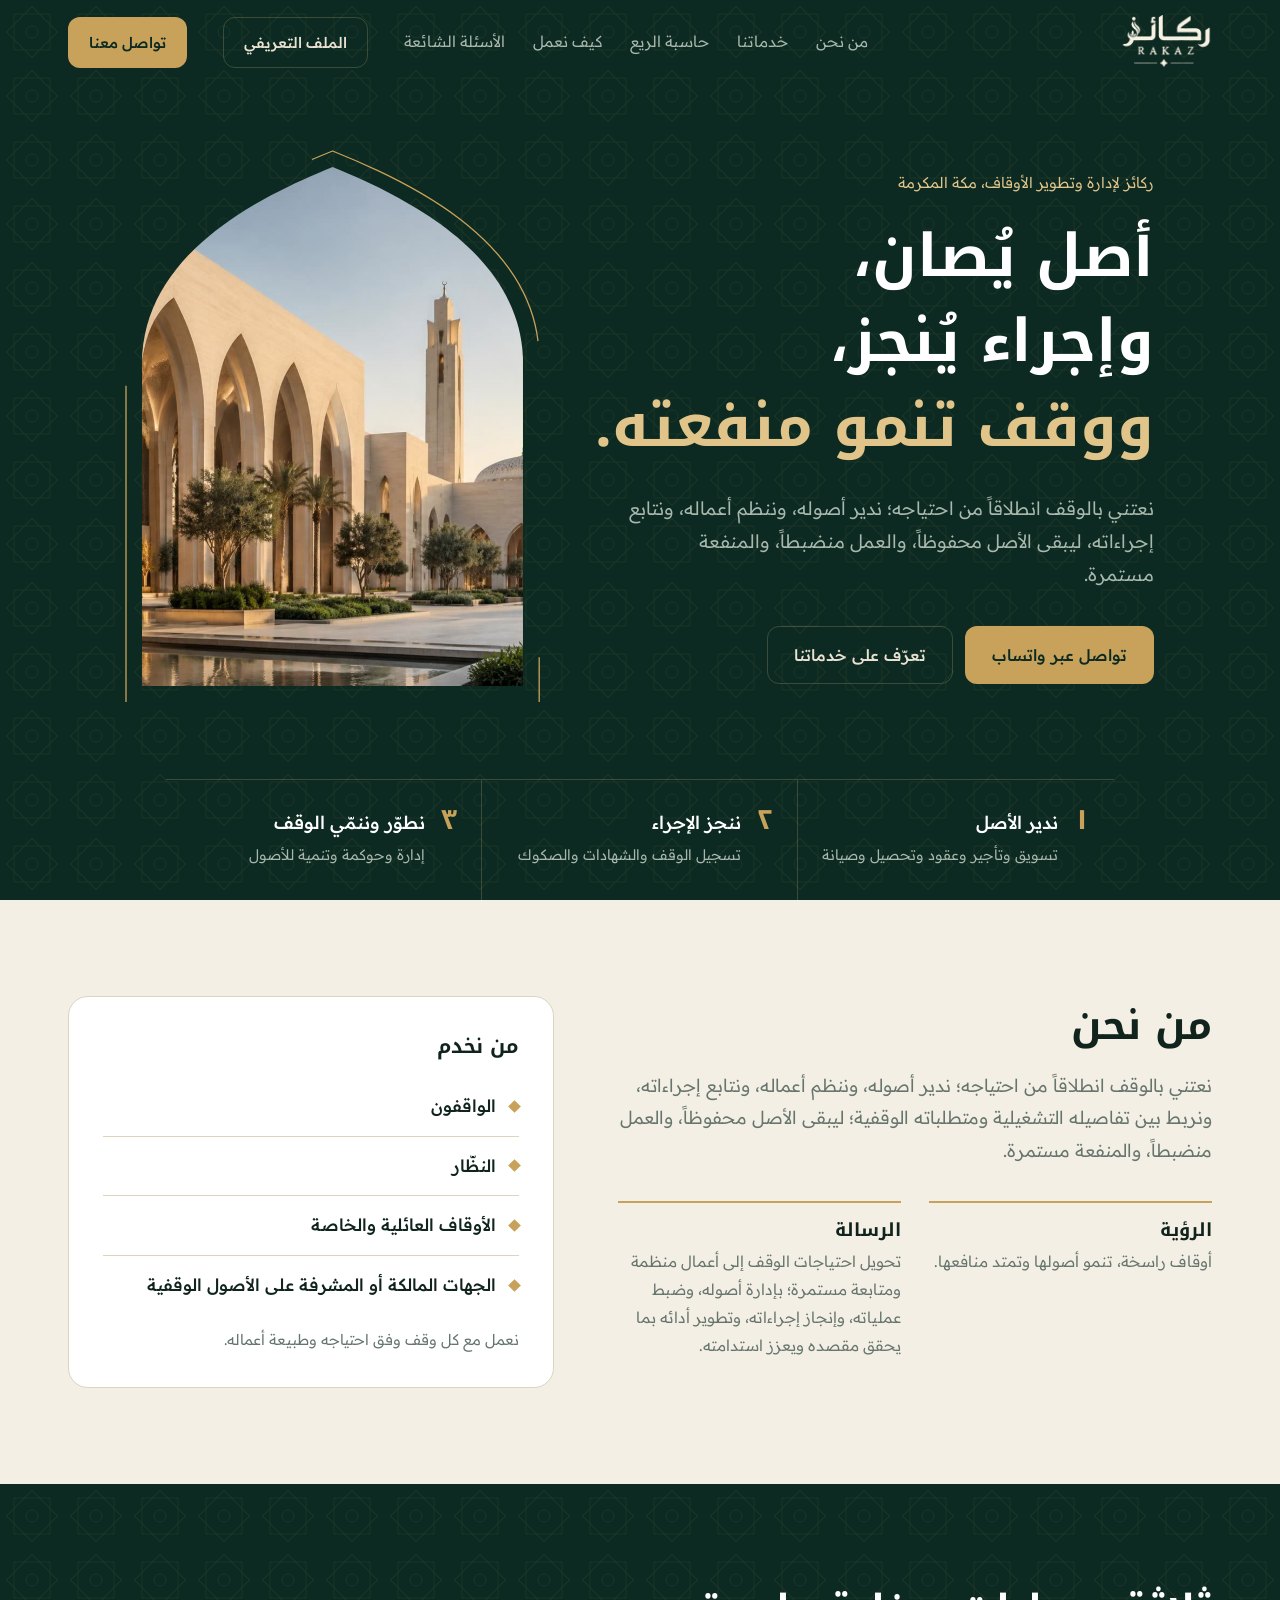
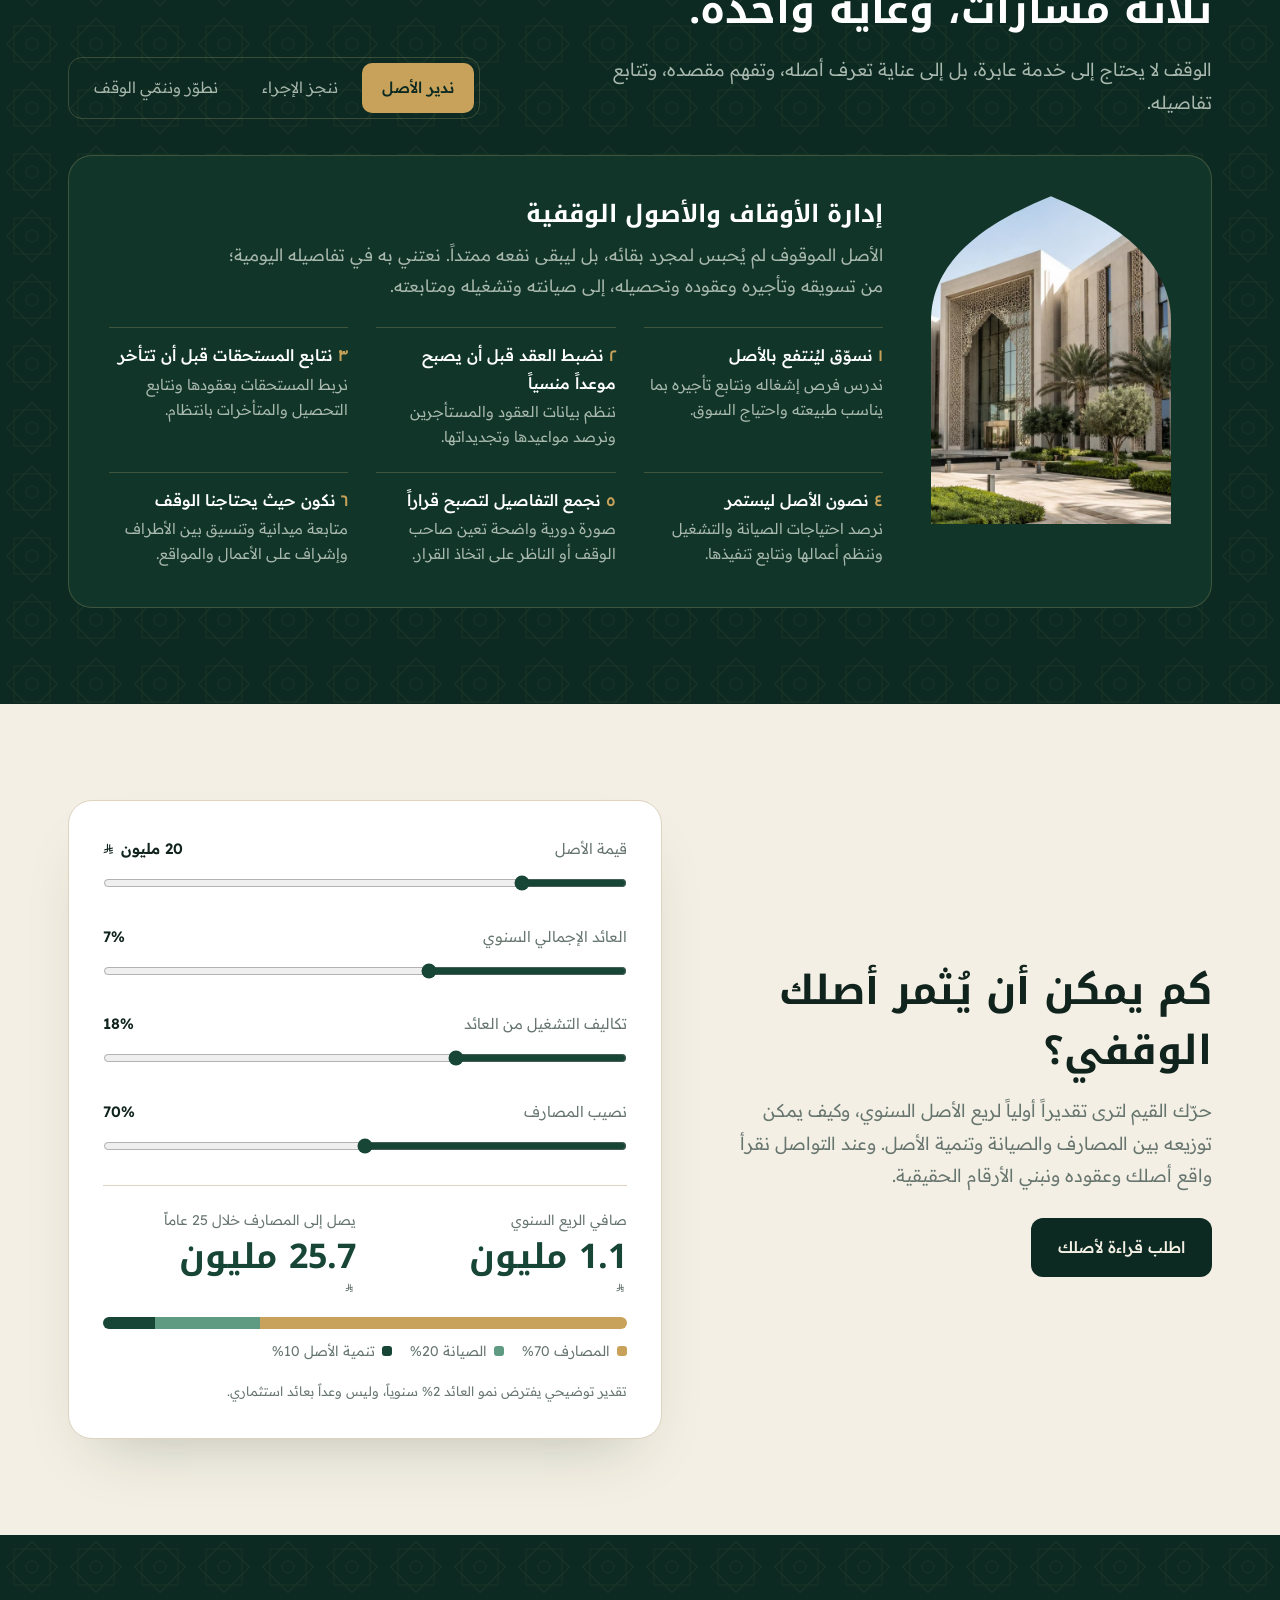
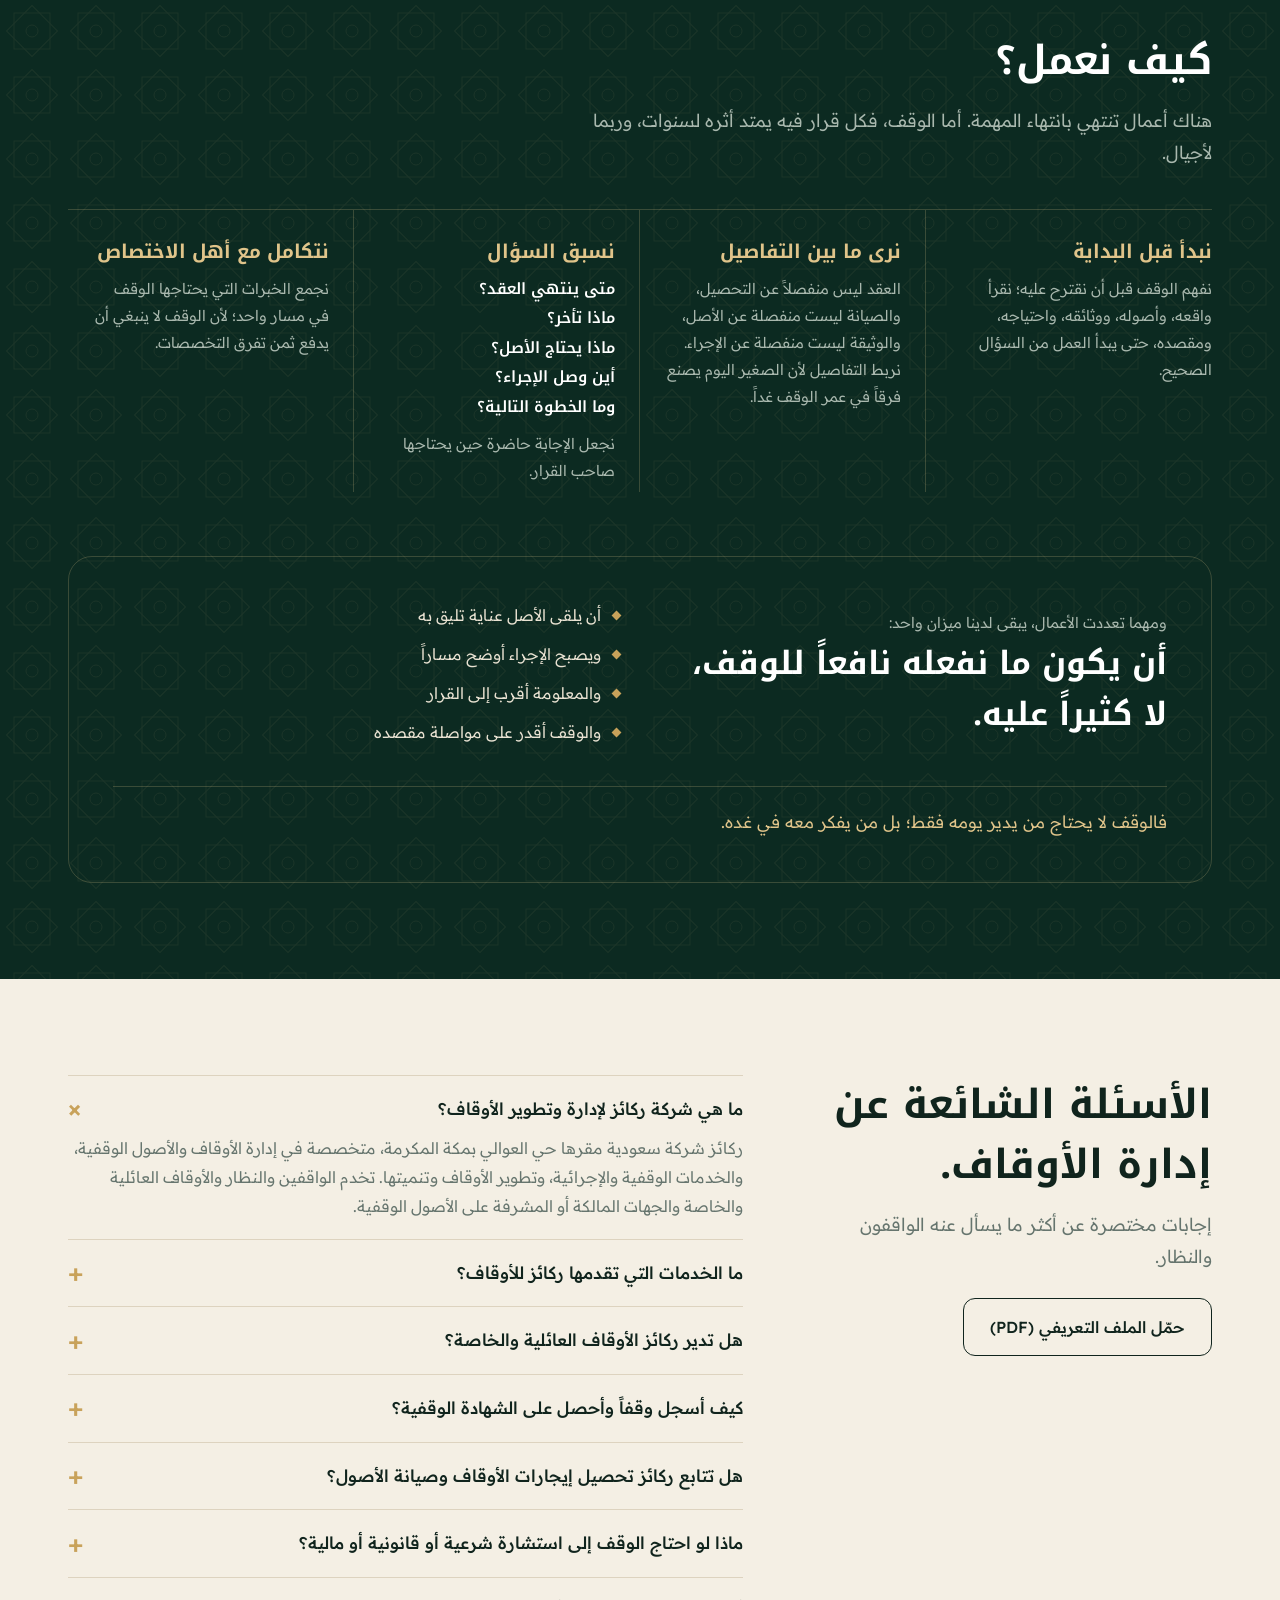
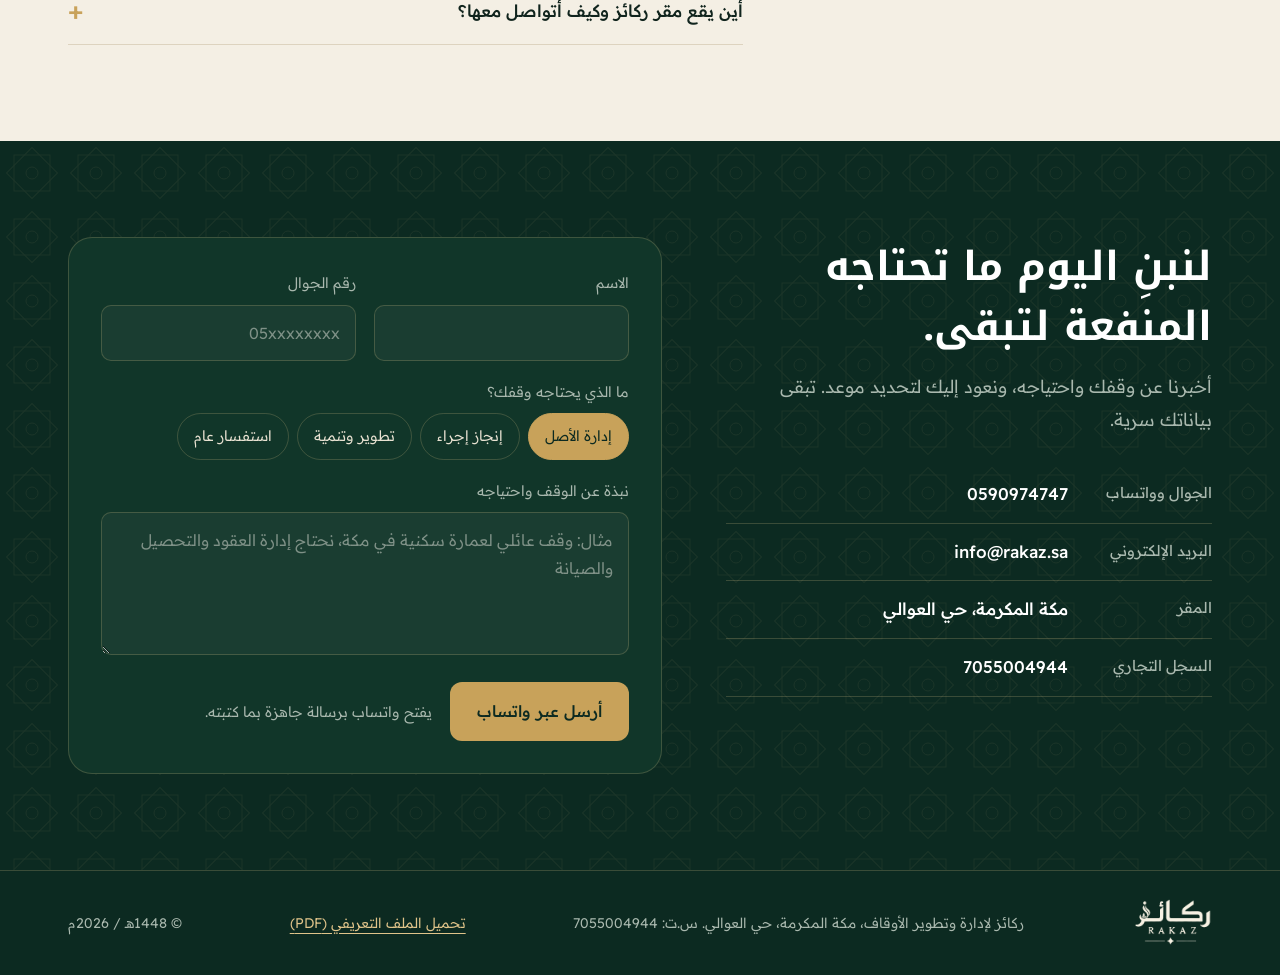
==== commit 9b961a20: "Restyle site (night-courtyard green and gold, shorter page); remove section navigation Co-Authored-B" ====
--- a/index.html
+++ b/index.html
@@ -12,7 +12,7 @@
 <link rel="alternate" hreflang="x-default" href="https://andrewhaliem443.github.io/rakaz-site/">
 <meta name="geo.region" content="SA-02">
 <meta name="geo.placename" content="مكة المكرمة">
-<meta name="theme-color" content="#12513f">
+<meta name="theme-color" content="#0c2a21">
 <meta property="og:type" content="website">
 <meta property="og:locale" content="ar_SA">
 <meta property="og:site_name" content="ركائز لإدارة وتطوير الأوقاف">
@@ -25,7 +25,7 @@
 <link rel="preload" as="image" href="img/hero.jpg">
 <link rel="preconnect" href="https://fonts.googleapis.com"><link rel="preconnect" href="https://fonts.gstatic.com" crossorigin>
 <link href="https://fonts.googleapis.com/css2?family=Noto+Kufi+Arabic:wght@400..800&family=Readex+Pro:wght@300..600&display=swap" rel="stylesheet">
-<link rel="stylesheet" href="styles.css">
+<link rel="stylesheet" href="site.css">
 <script type="application/ld+json">
 {
  "@context":"https://schema.org",
@@ -64,130 +64,134 @@
 <body>
 <svg width="0" height="0" style="position:absolute" aria-hidden="true">
   <clipPath id="arch" clipPathUnits="objectBoundingBox"><path d="M0,1 L0,.38 C0,.17 .3,.06 .5,0 C.7,.06 1,.17 1,.38 L1,1 Z"/></clipPath>
-  <pattern id="khatam" width="64" height="64" patternUnits="userSpaceOnUse">
-    <g fill="none" stroke="#d6b46e" stroke-width="1"><rect x="14" y="14" width="36" height="36"/><rect x="14" y="14" width="36" height="36" transform="rotate(45 32 32)"/><circle cx="32" cy="32" r="6"/></g>
-  </pattern>
+  <pattern id="khatam" width="64" height="64" patternUnits="userSpaceOnUse"><g fill="none" stroke="#e0c48a" stroke-width="1"><rect x="14" y="14" width="36" height="36"/><rect x="14" y="14" width="36" height="36" transform="rotate(45 32 32)"/><circle cx="32" cy="32" r="6"/></g></pattern>
 </svg>
 
-<header class="nav" id="nav">
-  <div class="wrap">
-    <a href="#top" class="brand" aria-label="ركائز لإدارة وتطوير الأوقاف، الصفحة الرئيسية"><img src="img/logo-flat.png" alt="شعار ركائز لإدارة وتطوير الأوقاف" class="logo-flat" width="96" height="58"></a>
-    <nav class="links" id="links" aria-label="القائمة الرئيسية">
+<header class="top" id="top">
+  <div class="wrap">
+    <a href="#home" aria-label="ركائز لإدارة وتطوير الأوقاف، الصفحة الرئيسية"><img class="logo" src="img/logo-flat-light.png" alt="شعار ركائز لإدارة وتطوير الأوقاف" width="93" height="56"></a>
+    <nav class="menu" id="menu" aria-label="القائمة الرئيسية">
       <a href="#about">من نحن</a><a href="#services">خدماتنا</a><a href="#calc">حاسبة الريع</a><a href="#how">كيف نعمل</a><a href="#faq">الأسئلة الشائعة</a><a href="rakaz-profile.pdf" class="m-only" download>تحميل الملف التعريفي</a>
     </nav>
-    <a href="rakaz-profile.pdf" class="btn btn-line nav-dl" style="color:var(--emerald)" download>الملف التعريفي</a>
-    <a href="#contact" class="btn btn-primary">تواصل معنا</a>
-    <button class="menu-btn" id="menuBtn" aria-label="فتح القائمة" aria-expanded="false" aria-controls="links"><svg width="26" height="26" viewBox="0 0 24 24" fill="none" stroke="currentColor" stroke-width="1.8"><path d="M4 7h16M4 12h16M4 17h10"/></svg></button>
+    <a href="rakaz-profile.pdf" class="btn btn-ghost" download>الملف التعريفي</a>
+    <a href="#contact" class="btn btn-gold">تواصل معنا</a>
+    <button class="burger" id="burger" aria-label="فتح القائمة" aria-expanded="false" aria-controls="menu"><svg width="26" height="26" viewBox="0 0 24 24" fill="none" stroke="currentColor" stroke-width="1.8"><path d="M4 7h16M4 12h16M4 17h10"/></svg></button>
   </div>
 </header>
 
 <main>
-<section class="hero" id="top" data-nav="الرئيسية">
-  <div class="wrap">
+<section class="hero" id="home">
+  <svg class="pat" aria-hidden="true"><rect width="100%" height="100%" fill="url(#khatam)"/></svg>
+  <div class="wrap hero-grid">
     <div>
+      <p class="place">ركائز لإدارة وتطوير الأوقاف، مكة المكرمة</p>
       <h1><span>أصل يُصان،</span><span>وإجراء يُنجز،</span><span>ووقف تنمو منفعته.</span></h1>
-      <p><strong>ركائز لإدارة وتطوير الأوقاف</strong> تعتني بالوقف انطلاقاً من احتياجه؛ ندير أصوله، وننظم أعماله، ونتابع إجراءاته، ليبقى الأصل محفوظاً، والعمل منضبطاً، والمنفعة مستمرة.</p>
+      <p class="intro">نعتني بالوقف انطلاقاً من احتياجه؛ ندير أصوله، وننظم أعماله، ونتابع إجراءاته، ليبقى الأصل محفوظاً، والعمل منضبطاً، والمنفعة مستمرة.</p>
       <div class="actions">
-        <a href="https://wa.me/966590974747?text=%D8%A7%D9%84%D8%B3%D9%84%D8%A7%D9%85%20%D8%B9%D9%84%D9%8A%D9%83%D9%85%D8%8C%20%D8%A3%D8%B1%D8%BA%D8%A8%20%D9%81%D9%8A%20%D8%A7%D9%84%D8%AA%D9%88%D8%A7%D8%B5%D9%84%20%D8%A8%D8%AE%D8%B5%D9%88%D8%B5%20%D9%88%D9%82%D9%81" class="btn btn-primary" rel="noopener" target="_blank">تواصل عبر واتساب</a>
-        <a href="#services" class="btn btn-line" style="color:var(--emerald)">تعرّف على خدماتنا</a>
+        <a href="https://wa.me/966590974747?text=%D8%A7%D9%84%D8%B3%D9%84%D8%A7%D9%85%20%D8%B9%D9%84%D9%8A%D9%83%D9%85%D8%8C%20%D8%A3%D8%B1%D8%BA%D8%A8%20%D9%81%D9%8A%20%D8%A7%D9%84%D8%AA%D9%88%D8%A7%D8%B5%D9%84%20%D8%A8%D8%AE%D8%B5%D9%88%D8%B5%20%D9%88%D9%82%D9%81" class="btn btn-gold" target="_blank" rel="noopener">تواصل عبر واتساب</a>
+        <a href="#services" class="btn btn-ghost">تعرّف على خدماتنا</a>
       </div>
     </div>
     <div class="hero-art" aria-hidden="true">
       <div class="photo arch"></div>
-      <svg class="outline" viewBox="0 0 100 140" preserveAspectRatio="none"><path pathLength="1" d="M0,140 L0,53 C0,24 30,8.4 50,0 C70,8.4 100,24 100,53 L100,140"/></svg>
-      <div class="tag"><b>ثلاثة مسارات، وغاية واحدة</b>ندير الأصل، وننجز الإجراء، ونطوّر الوقف وننمّيه.</div>
-    </div>
-  </div>
-</section>
-
-<section class="about" id="about" data-nav="من نحن">
-  <div class="wrap">
-    <div class="about-grid">
-      <div>
-        <h2>من نحن</h2>
-        <p class="lead">نعتني بالوقف انطلاقاً من احتياجه؛ ندير أصوله، وننظم أعماله، ونتابع إجراءاته، ونربط بين تفاصيله التشغيلية ومتطلباته الوقفية؛ ليبقى الأصل محفوظاً، والعمل منضبطاً، والمنفعة مستمرة.</p>
-      </div>
-      <dl class="vm2">
-        <div><dt>الرؤية</dt><dd>أوقاف راسخة، تنمو أصولها وتمتد منافعها.</dd></div>
-        <div><dt>الرسالة</dt><dd>تحويل احتياجات الوقف إلى أعمال منظمة ومتابعة مستمرة؛ بإدارة أصوله، وضبط عملياته، وإنجاز إجراءاته، وتطوير أدائه بما يحقق مقصده ويعزز استدامته.</dd></div>
-      </dl>
+      <svg viewBox="0 0 100 133" preserveAspectRatio="none"><path pathLength="1" d="M0,133 L0,50.5 C0,22.6 30,8 50,0 C70,8 100,22.6 100,50.5 L100,133"/></svg>
+    </div>
+  </div>
+  <div class="wrap">
+    <div class="tracks">
+      <a href="#services" data-tab="t1"><b>١</b><div><strong>ندير الأصل</strong><span>تسويق وتأجير وعقود وتحصيل وصيانة</span></div></a>
+      <a href="#services" data-tab="t2"><b>٢</b><div><strong>ننجز الإجراء</strong><span>تسجيل الوقف والشهادات والصكوك</span></div></a>
+      <a href="#services" data-tab="t3"><b>٣</b><div><strong>نطوّر وننمّي الوقف</strong><span>إدارة وحوكمة وتنمية للأصول</span></div></a>
+    </div>
+  </div>
+</section>
+
+<section class="about" id="about">
+  <div class="wrap">
+    <div>
+      <h2>من نحن</h2>
+      <p class="lead">نعتني بالوقف انطلاقاً من احتياجه؛ ندير أصوله، وننظم أعماله، ونتابع إجراءاته، ونربط بين تفاصيله التشغيلية ومتطلباته الوقفية؛ ليبقى الأصل محفوظاً، والعمل منضبطاً، والمنفعة مستمرة.</p>
+      <div class="vm">
+        <div><h3>الرؤية</h3><p>أوقاف راسخة، تنمو أصولها وتمتد منافعها.</p></div>
+        <div><h3>الرسالة</h3><p>تحويل احتياجات الوقف إلى أعمال منظمة ومتابعة مستمرة؛ بإدارة أصوله، وضبط عملياته، وإنجاز إجراءاته، وتطوير أدائه بما يحقق مقصده ويعزز استدامته.</p></div>
+      </div>
     </div>
     <div class="serve">
       <h3>من نخدم</h3>
-      <ul>
-        <li>الواقفون</li><li>النظّار</li><li>الأوقاف العائلية والخاصة</li><li>الجهات المالكة أو المشرفة على الأصول الوقفية</li>
-      </ul>
+      <ul><li>الواقفون</li><li>النظّار</li><li>الأوقاف العائلية والخاصة</li><li>الجهات المالكة أو المشرفة على الأصول الوقفية</li></ul>
       <p>نعمل مع كل وقف وفق احتياجه وطبيعة أعماله.</p>
     </div>
   </div>
 </section>
 
-<section class="audience" id="services" data-nav="خدماتنا">
-  <div class="wrap">
-    <div class="aud-head">
-      <div><h2>خدماتنا: ثلاثة مسارات مترابطة.</h2><p class="lead">الوقف لا يحتاج إلى خدمة عابرة، بل إلى عناية تعرف أصله، وتفهم مقصده، وتتابع تفاصيله. لذلك نبدأ من واقع كل وقف واحتياجه.</p></div>
-      <div class="tabs" role="tablist" aria-label="مسارات الخدمة">
-        <button role="tab" aria-selected="true" aria-controls="p1" id="t1">ندير الأصل</button>
-        <button role="tab" aria-selected="false" aria-controls="p2" id="t2" tabindex="-1">ننجز الإجراء</button>
-        <button role="tab" aria-selected="false" aria-controls="p3" id="t3" tabindex="-1">نطوّر وننمّي الوقف</button>
-      </div>
-    </div>
-
-    <div class="track" role="tabpanel" id="p1" aria-labelledby="t1">
-      <div class="track-intro">
-        <div class="thumb arch" style="background-image:url(img/offices.jpg)" role="img" aria-label="أصل وقفي تجاري تديره ركائز"></div>
-        <div><h3>إدارة الأوقاف والأصول الوقفية</h3><p>الأصل الموقوف لم يُحبس لمجرد بقائه، بل ليبقى نفعه ممتداً. نعتني به في تفاصيله اليومية؛ من تسويقه وتأجيره وعقوده وتحصيله، إلى صيانته وتشغيله ومتابعته.</p></div>
-      </div>
-      <ol class="six">
-        <li><b>نسوّق ليُنتفع بالأصل</b>ندرس فرص إشغاله ونتابع تأجيره بما يناسب طبيعته واحتياج السوق.</li>
-        <li><b>نضبط العقد قبل أن يصبح موعداً منسياً</b>ننظم بيانات العقود والمستأجرين ونرصد مواعيدها وتجديداتها.</li>
-        <li><b>نتابع المستحقات قبل أن تتأخر</b>نربط المستحقات بعقودها ونتابع التحصيل والمتأخرات بانتظام.</li>
-        <li><b>نصون الأصل ليستمر</b>نرصد احتياجات الصيانة والتشغيل وننظم أعمالها ونتابع تنفيذها.</li>
-        <li><b>نجمع التفاصيل لتصبح قراراً</b>صورة دورية واضحة تعين صاحب الوقف أو الناظر على اتخاذ القرار.</li>
-        <li><b>نكون حيث يحتاجنا الوقف</b>متابعة ميدانية وتنسيق بين الأطراف وإشراف على الأعمال والمواقع.</li>
-      </ol>
-    </div>
-
-    <div class="track" role="tabpanel" id="p2" aria-labelledby="t2" hidden>
-      <div class="track-intro">
-        <div class="thumb arch" style="background-image:url(img/arches.jpg)" role="img" aria-label="إجراءات الوقف وتوثيقه"></div>
-        <div><h3>الخدمات الوقفية والإجرائية</h3><p>بين بداية الطلب واكتمال مساره تفاصيل كثيرة؛ وثيقة، ومتطلب، ومنصة، وجهة. نرتب الرحلة قبل أن نبدأها، حتى لا يبقى صاحب الوقف منشغلاً بسؤال: أين وصلت معاملتي؟</p></div>
-      </div>
-      <ul class="six">
-        <li><b>تسجيل الوقف والشهادات الوقفية</b>وما يرتبط بها من تحديثات.</li>
-        <li><b>متابعة الصكوك والوثائق</b>المرتبطة بالأصول الوقفية.</li>
-        <li><b>التسجيل العقاري</b>ومتطلباته.</li>
-        <li><b>الإجراءات والخدمات الحكومية</b>وتمثيل الوقف أمام الجهات ذات العلاقة وفق الصلاحيات والتفويضات النظامية.</li>
-        <li><b>الطلبات والاستكمالات</b>متابعتها عبر الجهات والمنصات ذات العلاقة.</li>
-        <li class="quote">نحن لا نملك زمن الجهة؛ لكننا نملك أن نجعل رحلة الإجراء أوضح وأخف على صاحب الوقف.</li>
-      </ul>
-    </div>
-
-    <div class="track" role="tabpanel" id="p3" aria-labelledby="t3" hidden>
-      <div class="track-intro">
-        <div class="thumb arch" style="background-image:url(img/residences.jpg)" role="img" aria-label="تطوير الأوقاف وتنمية أصولها"></div>
-        <div><h3>تطوير وتنمية الأوقاف</h3><p>قد يكون الوقف قائماً وريعه حاضراً، ومع ذلك يبقى فيه ما يمكن أن يعمل بصورة أفضل. لا نبدأ بحل جاهز، بل بسؤال: ما الذي يحتاجه هذا الوقف في مرحلته القادمة؟</p></div>
-      </div>
-      <ul class="six">
-        <li><b>قراءة واقع الوقف</b>وتحديد مواضع التحسين وفرص التنمية.</li>
-        <li><b>إعادة ترتيب العمل</b>عند الحاجة، وضبط الإجراءات.</li>
-        <li><b>تطوير الإدارة والحوكمة</b>بما يناسب حجم الوقف واحتياجه.</li>
-        <li><b>تنمية الأصول والعوائد</b>بالنظر في الفرص المناسبة.</li>
-        <li><b>التكامل مع أهل الاختصاص</b>الشرعي والقانوني والمالي، مع متابعة تكامل المسار.</li>
-        <li class="quote">حين تستقيم التفاصيل، يصبح للوقف مساحة أوسع لينمو.</li>
-      </ul>
-    </div>
-  </div>
-</section>
-
-<section class="calc" id="calc" data-nav="حاسبة الريع">
-  <svg class="bgpat" aria-hidden="true"><rect width="100%" height="100%" fill="url(#khatam)"/></svg>
+<section class="dark" id="services">
+  <svg class="pat" aria-hidden="true"><rect width="100%" height="100%" fill="url(#khatam)"/></svg>
+  <div class="wrap">
+    <div class="svc-head">
+      <div><h2>ثلاثة مسارات، وغاية واحدة.</h2><p class="lead">الوقف لا يحتاج إلى خدمة عابرة، بل إلى عناية تعرف أصله، وتفهم مقصده، وتتابع تفاصيله.</p></div>
+      <div class="seg" role="tablist" aria-label="مسارات الخدمة">
+        <button role="tab" id="t1" aria-controls="p1" aria-selected="true">ندير الأصل</button>
+        <button role="tab" id="t2" aria-controls="p2" aria-selected="false" tabindex="-1">ننجز الإجراء</button>
+        <button role="tab" id="t3" aria-controls="p3" aria-selected="false" tabindex="-1">نطوّر وننمّي الوقف</button>
+      </div>
+    </div>
+
+    <div class="panel" role="tabpanel" id="p1" aria-labelledby="t1">
+      <div class="img arch" style="background-image:url(img/offices.jpg)" role="img" aria-label="أصل وقفي تجاري تديره ركائز"></div>
+      <div>
+        <h3>إدارة الأوقاف والأصول الوقفية</h3>
+        <p class="intro">الأصل الموقوف لم يُحبس لمجرد بقائه، بل ليبقى نفعه ممتداً. نعتني به في تفاصيله اليومية؛ من تسويقه وتأجيره وعقوده وتحصيله، إلى صيانته وتشغيله ومتابعته.</p>
+        <ol class="items">
+          <li><b>نسوّق ليُنتفع بالأصل</b>ندرس فرص إشغاله ونتابع تأجيره بما يناسب طبيعته واحتياج السوق.</li>
+          <li><b>نضبط العقد قبل أن يصبح موعداً منسياً</b>ننظم بيانات العقود والمستأجرين ونرصد مواعيدها وتجديداتها.</li>
+          <li><b>نتابع المستحقات قبل أن تتأخر</b>نربط المستحقات بعقودها ونتابع التحصيل والمتأخرات بانتظام.</li>
+          <li><b>نصون الأصل ليستمر</b>نرصد احتياجات الصيانة والتشغيل وننظم أعمالها ونتابع تنفيذها.</li>
+          <li><b>نجمع التفاصيل لتصبح قراراً</b>صورة دورية واضحة تعين صاحب الوقف أو الناظر على اتخاذ القرار.</li>
+          <li><b>نكون حيث يحتاجنا الوقف</b>متابعة ميدانية وتنسيق بين الأطراف وإشراف على الأعمال والمواقع.</li>
+        </ol>
+      </div>
+    </div>
+
+    <div class="panel" role="tabpanel" id="p2" aria-labelledby="t2" hidden>
+      <div class="img arch" style="background-image:url(img/arches.jpg)" role="img" aria-label="إجراءات الوقف وتوثيقه"></div>
+      <div>
+        <h3>الخدمات الوقفية والإجرائية</h3>
+        <p class="intro">بين بداية الطلب واكتمال مساره تفاصيل كثيرة؛ وثيقة، ومتطلب، ومنصة، وجهة. نرتب الرحلة قبل أن نبدأها، حتى لا يبقى صاحب الوقف منشغلاً بسؤال: أين وصلت معاملتي؟</p>
+        <ul class="items">
+          <li><b>تسجيل الوقف والشهادات الوقفية</b>وما يرتبط بها من تحديثات.</li>
+          <li><b>متابعة الصكوك والوثائق</b>المرتبطة بالأصول الوقفية.</li>
+          <li><b>التسجيل العقاري</b>ومتطلباته.</li>
+          <li><b>الإجراءات والخدمات الحكومية</b>وتمثيل الوقف أمام الجهات ذات العلاقة وفق الصلاحيات والتفويضات النظامية.</li>
+          <li><b>الطلبات والاستكمالات</b>متابعتها عبر الجهات والمنصات ذات العلاقة.</li>
+          <li class="q">نحن لا نملك زمن الجهة؛ لكننا نملك أن نجعل رحلة الإجراء أوضح وأخف على صاحب الوقف.</li>
+        </ul>
+      </div>
+    </div>
+
+    <div class="panel" role="tabpanel" id="p3" aria-labelledby="t3" hidden>
+      <div class="img arch" style="background-image:url(img/residences.jpg)" role="img" aria-label="تطوير الأوقاف وتنمية أصولها"></div>
+      <div>
+        <h3>تطوير وتنمية الأوقاف</h3>
+        <p class="intro">قد يكون الوقف قائماً وريعه حاضراً، ومع ذلك يبقى فيه ما يمكن أن يعمل بصورة أفضل. لا نبدأ بحل جاهز، بل بسؤال: ما الذي يحتاجه هذا الوقف في مرحلته القادمة؟</p>
+        <ul class="items">
+          <li><b>قراءة واقع الوقف</b>وتحديد مواضع التحسين وفرص التنمية.</li>
+          <li><b>إعادة ترتيب العمل</b>عند الحاجة، وضبط الإجراءات.</li>
+          <li><b>تطوير الإدارة والحوكمة</b>بما يناسب حجم الوقف واحتياجه.</li>
+          <li><b>تنمية الأصول والعوائد</b>بالنظر في الفرص المناسبة.</li>
+          <li><b>التكامل مع أهل الاختصاص</b>الشرعي والقانوني والمالي، مع متابعة تكامل المسار.</li>
+          <li class="q">حين تستقيم التفاصيل، يصبح للوقف مساحة أوسع لينمو.</li>
+        </ul>
+      </div>
+    </div>
+  </div>
+</section>
+
+<section class="calc" id="calc">
   <div class="wrap">
     <div>
       <h2>كم يمكن أن يُثمر أصلك الوقفي؟</h2>
-      <p class="lead">حرّك القيم لترى تقديراً أولياً لريع الأصل السنوي، وكيف يمكن توزيعه بين المصارف والصيانة وتنمية الأصل.</p>
-      <p class="lead" style="margin-top:18px">عند التواصل نقرأ واقع أصلك وعقوده، ونبني الأرقام الحقيقية.</p>
-      <a href="#contact" class="btn btn-brass" style="margin-top:30px">اطلب قراءة لأصلك</a>
+      <p class="lead">حرّك القيم لترى تقديراً أولياً لريع الأصل السنوي، وكيف يمكن توزيعه بين المصارف والصيانة وتنمية الأصل. وعند التواصل نقرأ واقع أصلك وعقوده ونبني الأرقام الحقيقية.</p>
+      <a href="#contact" class="btn btn-night" style="margin-top:26px">اطلب قراءة لأصلك</a>
     </div>
     <div class="calc-box">
       <div class="field"><label for="v">قيمة الأصل <output id="vo"></output></label><input type="range" id="v" min="1" max="100" step="1" value="20"></div>
@@ -198,38 +202,35 @@
         <div><span>صافي الريع السنوي</span><b id="net"></b></div>
         <div><span>يصل إلى المصارف خلال 25 عاماً</span><b id="cum"></b></div>
       </div>
-      <div class="split" aria-hidden="true"><i id="s1" style="background:var(--brass-2)"></i><i id="s2" style="background:#5f9a82"></i><i id="s3" style="background:#e8efe9"></i></div>
-      <div class="legend"><span style="--c:var(--brass-2)" id="l1"></span><span style="--c:#5f9a82" id="l2"></span><span style="--c:#e8efe9" id="l3"></span></div>
-      <p class="disclaimer">تقدير توضيحي يفترض نمو العائد 2% سنوياً، وليس وعداً بعائد استثماري.</p>
-    </div>
-  </div>
-</section>
-
-<section id="how" data-nav="كيف نعمل">
+      <div class="split" aria-hidden="true"><i id="s1" style="background:var(--gold)"></i><i id="s2" style="background:#5f9a82"></i><i id="s3" style="background:var(--night-3)"></i></div>
+      <div class="legend"><span style="--c:var(--gold)" id="l1"></span><span style="--c:#5f9a82" id="l2"></span><span style="--c:var(--night-3)" id="l3"></span></div>
+      <p class="note">تقدير توضيحي يفترض نمو العائد 2% سنوياً، وليس وعداً بعائد استثماري.</p>
+    </div>
+  </div>
+</section>
+
+<section class="dark" id="how">
+  <svg class="pat" aria-hidden="true"><rect width="100%" height="100%" fill="url(#khatam)"/></svg>
   <div class="wrap">
     <h2>كيف نعمل؟</h2>
     <p class="lead">هناك أعمال تنتهي بانتهاء المهمة. أما الوقف، فكل قرار فيه يمتد أثره لسنوات، وربما لأجيال.</p>
     <div class="how">
       <article><h3>نبدأ قبل البداية</h3><p>نفهم الوقف قبل أن نقترح عليه؛ نقرأ واقعه، وأصوله، ووثائقه، واحتياجه، ومقصده، حتى يبدأ العمل من السؤال الصحيح.</p></article>
       <article><h3>نرى ما بين التفاصيل</h3><p>العقد ليس منفصلاً عن التحصيل، والصيانة ليست منفصلة عن الأصل، والوثيقة ليست منفصلة عن الإجراء. نربط التفاصيل لأن الصغير اليوم يصنع فرقاً في عمر الوقف غداً.</p></article>
-      <article class="ask"><h3>نسبق السؤال</h3><ul><li>متى ينتهي العقد؟</li><li>ماذا تأخر؟</li><li>ماذا يحتاج الأصل؟</li><li>أين وصل الإجراء؟</li><li>وما الخطوة التالية؟</li></ul><p>نجعل الإجابة حاضرة حين يحتاجها صاحب القرار.</p></article>
+      <article><h3>نسبق السؤال</h3><ul><li>متى ينتهي العقد؟</li><li>ماذا تأخر؟</li><li>ماذا يحتاج الأصل؟</li><li>أين وصل الإجراء؟</li><li>وما الخطوة التالية؟</li></ul><p>نجعل الإجابة حاضرة حين يحتاجها صاحب القرار.</p></article>
       <article><h3>نتكامل مع أهل الاختصاص</h3><p>نجمع الخبرات التي يحتاجها الوقف في مسار واحد؛ لأن الوقف لا ينبغي أن يدفع ثمن تفرق التخصصات.</p></article>
     </div>
-  </div>
-</section>
-
-<section class="principles" data-nav="ميزاننا">
-  <div class="wrap mizan">
-    <h2>ومهما تعددت الأعمال، يبقى لدينا ميزان واحد:</h2>
-    <p class="big-q">أن يكون ما نفعله نافعاً للوقف، لا كثيراً عليه.</p>
-    <ul class="mz"><li>أن يلقى الأصل عناية تليق به</li><li>ويصبح الإجراء أوضح مساراً</li><li>والمعلومة أقرب إلى القرار</li><li>والوقف أقدر على مواصلة مقصده</li></ul>
-    <p class="sign">فالوقف لا يحتاج من يدير يومه فقط؛ بل من يفكر معه في غده.</p>
-  </div>
-</section>
-
-<section id="faq" data-nav="الأسئلة الشائعة">
-  <div class="wrap faq-wrap">
-    <div><h2>الأسئلة الشائعة عن إدارة الأوقاف.</h2><p class="lead">إجابات مختصرة عن أكثر ما يسأل عنه الواقفون والنظار.</p><a href="rakaz-profile.pdf" class="btn btn-brass" download style="margin-top:24px">حمّل الملف التعريفي (PDF)</a></div>
+    <div class="mizan">
+      <div><small>ومهما تعددت الأعمال، يبقى لدينا ميزان واحد:</small><p class="big">أن يكون ما نفعله نافعاً للوقف، لا كثيراً عليه.</p></div>
+      <ul><li>أن يلقى الأصل عناية تليق به</li><li>ويصبح الإجراء أوضح مساراً</li><li>والمعلومة أقرب إلى القرار</li><li>والوقف أقدر على مواصلة مقصده</li></ul>
+      <p class="sign">فالوقف لا يحتاج من يدير يومه فقط؛ بل من يفكر معه في غده.</p>
+    </div>
+  </div>
+</section>
+
+<section id="faq">
+  <div class="wrap faq-grid">
+    <div><h2>الأسئلة الشائعة عن إدارة الأوقاف.</h2><p class="lead">إجابات مختصرة عن أكثر ما يسأل عنه الواقفون والنظار.</p><a href="rakaz-profile.pdf" class="btn btn-outline" download style="margin-top:24px">حمّل الملف التعريفي (PDF)</a></div>
     <div class="faq">
       <details open><summary>ما هي شركة ركائز لإدارة وتطوير الأوقاف؟</summary><p>ركائز شركة سعودية مقرها حي العوالي بمكة المكرمة، متخصصة في إدارة الأوقاف والأصول الوقفية، والخدمات الوقفية والإجرائية، وتطوير الأوقاف وتنميتها. تخدم الواقفين والنظار والأوقاف العائلية والخاصة والجهات المالكة أو المشرفة على الأصول الوقفية.</p></details>
       <details><summary>ما الخدمات التي تقدمها ركائز للأوقاف؟</summary><p>ثلاثة مسارات: إدارة الأصل الوقفي (التسويق والتأجير والعقود والتحصيل والصيانة والمتابعة الميدانية)، وإنجاز الإجراء الوقفي (تسجيل الوقف والشهادات الوقفية والصكوك والتسجيل العقاري والإجراءات الحكومية)، وتطوير الوقف وتنميته (الإدارة والحوكمة والإجراءات وتنمية الأصول والعوائد).</p></details>
@@ -242,13 +243,14 @@
   </div>
 </section>
 
-<section class="contact" id="contact" data-nav="تواصل معنا">
+<section class="dark contact" id="contact">
+  <svg class="pat" aria-hidden="true"><rect width="100%" height="100%" fill="url(#khatam)"/></svg>
   <div class="wrap">
     <div>
       <h2>لنبنِ اليوم ما تحتاجه المنفعة لتبقى.</h2>
       <p class="lead">أخبرنا عن وقفك واحتياجه، ونعود إليك لتحديد موعد. تبقى بياناتك سرية.</p>
       <ul class="cinfo">
-        <li><span>الجوال وواتساب</span><a href="tel:+966590974747" dir="ltr">0590974747</a></li>
+        <li><span>الجوال وواتساب</span><a href="tel:+966590974747" dir="ltr" style="text-align:right">0590974747</a></li>
         <li><span>البريد الإلكتروني</span><a href="mailto:info@rakaz.sa">info@rakaz.sa</a></li>
         <li><span>المقر</span>مكة المكرمة، حي العوالي</li>
         <li><span>السجل التجاري</span>7055004944</li>
@@ -257,7 +259,7 @@
     <form class="form" id="form" novalidate>
       <div><label for="n">الاسم</label><input id="n" name="name" required autocomplete="name"></div>
       <div><label for="p">رقم الجوال</label><input id="p" name="phone" type="tel" dir="ltr" style="text-align:right" placeholder="05xxxxxxxx" autocomplete="tel"></div>
-      <fieldset class="full" style="border:0"><legend style="font-size:14.5px;font-weight:500;margin-bottom:10px;color:var(--ink)">ما الذي يحتاجه وقفك؟</legend>
+      <fieldset class="full"><legend>ما الذي يحتاجه وقفك؟</legend>
         <div class="chips">
           <label><input type="radio" name="svc" value="إدارة الأصل الوقفي" checked><span>إدارة الأصل</span></label>
           <label><input type="radio" name="svc" value="الخدمات الوقفية والإجرائية"><span>إنجاز إجراء</span></label>
@@ -266,7 +268,7 @@
         </div>
       </fieldset>
       <div class="full"><label for="m">نبذة عن الوقف واحتياجه</label><textarea id="m" name="msg" rows="4" placeholder="مثال: وقف عائلي لعمارة سكنية في مكة، نحتاج إدارة العقود والتحصيل والصيانة"></textarea></div>
-      <div class="full" style="display:flex;gap:20px;align-items:center;flex-wrap:wrap"><button class="btn btn-primary" type="submit">أرسل عبر واتساب</button><span class="form-status" id="status" role="status">يفتح واتساب برسالة جاهزة بما كتبته.</span></div>
+      <div class="full" style="display:flex;gap:18px;align-items:center;flex-wrap:wrap"><button class="btn btn-gold" type="submit">أرسل عبر واتساب</button><span class="status" id="status" role="status">يفتح واتساب برسالة جاهزة بما كتبته.</span></div>
     </form>
   </div>
 </section>
@@ -274,29 +276,25 @@
 
 <footer>
   <div class="wrap">
-    <a href="#top" class="brand"><img src="img/logo-flat-light.png" alt="ركائز لإدارة وتطوير الأوقاف" class="logo-flat" width="96" height="58"></a>
+    <img src="img/logo-flat-light.png" alt="ركائز لإدارة وتطوير الأوقاف" width="80" height="48">
     <span>ركائز لإدارة وتطوير الأوقاف، مكة المكرمة، حي العوالي. س.ت: 7055004944</span>
-    <a href="rakaz-profile.pdf" download style="color:var(--brass-2);text-decoration:underline;text-underline-offset:5px">تحميل الملف التعريفي (PDF)</a>
+    <a href="rakaz-profile.pdf" download>تحميل الملف التعريفي (PDF)</a>
     <span>© 1448هـ / 2026م</span>
   </div>
 </footer>
 
 <script>
 const $=id=>document.getElementById(id);
-const nav=$('nav');addEventListener('scroll',()=>nav.classList.toggle('scrolled',scrollY>10),{passive:true});
-const links=$('links'),mb=$('menuBtn');
-mb.onclick=()=>{const o=links.classList.toggle('open');mb.setAttribute('aria-expanded',o)};
-links.querySelectorAll('a').forEach(a=>a.addEventListener('click',()=>{links.classList.remove('open');mb.setAttribute('aria-expanded',false)}));
-
-// tabs with arrow-key support
-function tabs(list,onSelect){
-  const btns=[...list.querySelectorAll('[role=tab]')];
-  const select=b=>{btns.forEach(x=>{const on=x===b;x.setAttribute('aria-selected',on);x.tabIndex=on?0:-1});onSelect(b,btns.indexOf(b))};
-  btns.forEach((b,i)=>{b.onclick=()=>select(b);b.onkeydown=e=>{
-    const d=e.key==='ArrowLeft'?1:e.key==='ArrowRight'?-1:0; // RTL
-    if(d){e.preventDefault();const n=btns[(i+d+btns.length)%btns.length];n.focus();select(n)}}});
-}
-tabs(document.querySelector('.tabs'),b=>{document.querySelectorAll('.track').forEach(p=>p.hidden=p.id!==b.getAttribute('aria-controls'))});
+const top_=$('top');const onS=()=>top_.classList.toggle('solid',scrollY>30);onS();addEventListener('scroll',onS,{passive:true});
+const menu=$('menu'),bg=$('burger');
+bg.onclick=()=>{const o=menu.classList.toggle('open');bg.setAttribute('aria-expanded',o);top_.classList.add('solid')};
+menu.querySelectorAll('a').forEach(a=>a.addEventListener('click',()=>{menu.classList.remove('open');bg.setAttribute('aria-expanded',false)}));
+
+// service tabs (RTL arrow keys)
+const tabs=[...document.querySelectorAll('[role=tab]')];
+function pick(b){tabs.forEach(x=>{const on=x===b;x.setAttribute('aria-selected',on);x.tabIndex=on?0:-1;$(x.getAttribute('aria-controls')).hidden=!on})}
+tabs.forEach((b,i)=>{b.onclick=()=>pick(b);b.onkeydown=e=>{const d=e.key==='ArrowLeft'?1:e.key==='ArrowRight'?-1:0;if(d){e.preventDefault();const n=tabs[(i+d+tabs.length)%tabs.length];n.focus();pick(n)}}});
+document.querySelectorAll('.tracks a').forEach(a=>a.addEventListener('click',()=>pick($(a.dataset.tab))));
 
 // calculator
 const SAR='<span class="sar" role="img" aria-label="ريال سعودي"></span>';
@@ -313,11 +311,10 @@
 
 // form: open WhatsApp with a prefilled message
 $('form').onsubmit=e=>{e.preventDefault();const f=e.target.elements,st=$('status');
-  if(!f.name.value.trim()){st.className='form-status';st.textContent='اكتب اسمك لنعرف كيف نخاطبك.';f.name.focus();return}
+  if(!f.name.value.trim()){st.className='status';st.textContent='اكتب اسمك لنعرف كيف نخاطبك.';f.name.focus();return}
   const txt=`السلام عليكم، أنا ${f.name.value.trim()}`+(f.phone.value.trim()?` (جوال: ${f.phone.value.trim()})`:'')+`.\nالخدمة: ${f.svc.value}\n${f.msg.value.trim()}`;
   open('https://wa.me/966590974747?text='+encodeURIComponent(txt),'_blank','noopener');
-  st.className='form-status ok';st.textContent='فُتح واتساب برسالتك، أرسلها من هناك.'};
+  st.className='status ok';st.textContent='فُتح واتساب برسالتك، أرسلها من هناك.'};
 </script>
-<script src="nav.js" defer></script>
 </body>
 </html>
--- a/site.css
+++ b/site.css
@@ -0,0 +1,211 @@
+:root{
+  --night:#0c2a21; --night-2:#113629; --night-3:#174636;
+  --gold:#c8a25a; --gold-2:#e0c48a; --ivory:#f4efe4; --ivory-2:#ebe3d2;
+  --ink:#10241d; --text:#2c3b35; --muted:#66756e; --on-dark:#e9e2d2; --on-dark-2:#a9b8ae;
+  --line:#ddd3bf; --line-d:rgba(224,196,138,.22);
+  --display:"Noto Kufi Arabic",sans-serif; --body:"Readex Pro",system-ui,sans-serif;
+  --max:1200px;
+}
+*{box-sizing:border-box;margin:0;padding:0}
+html{scroll-behavior:smooth}
+body{font-family:var(--body);font-weight:350;font-size:17px;line-height:1.8;color:var(--text);background:var(--ivory);overflow-x:hidden}
+img{display:block;max-width:100%}
+a{color:inherit;text-decoration:none}
+button{font:inherit;cursor:pointer}
+:focus-visible{outline:3px solid var(--gold);outline-offset:3px;border-radius:4px}
+.wrap{max-width:var(--max);margin-inline:auto;padding-inline:28px}
+h1,h2,h3{font-family:var(--display);font-weight:700;line-height:1.5;color:var(--ink)}
+h2{font-size:clamp(26px,3.2vw,40px);margin-bottom:14px}
+h3{font-size:20px}
+.lead{font-size:18px;color:var(--muted);max-width:60ch}
+.arch{clip-path:url(#arch)}
+.pat{position:absolute;inset:0;width:100%;height:100%;pointer-events:none}
+section{position:relative;padding-block:96px}
+.dark{background:var(--night);color:var(--on-dark)}
+.dark h2,.dark h3{color:#fff}
+.dark .lead{color:var(--on-dark-2)}
+.dark .pat{opacity:.07}
+.dark>.wrap{position:relative}
+[id]{scroll-margin-top:84px}
+
+/* buttons */
+.btn{display:inline-flex;align-items:center;gap:10px;padding:14px 26px;border-radius:12px;font-weight:500;font-size:16px;border:1.5px solid transparent;transition:background .2s,color .2s,border-color .2s}
+.btn-gold{background:var(--gold);color:var(--night)}
+.btn-gold:hover{background:var(--gold-2)}
+.btn-ghost{border-color:var(--line-d);color:var(--on-dark)}
+.btn-ghost:hover{border-color:var(--gold);color:#fff}
+.btn-night{background:var(--night);color:var(--ivory)}
+.btn-night:hover{background:var(--night-3)}
+.btn-outline{border-color:var(--ink);color:var(--ink)}
+.btn-outline:hover{background:var(--ink);color:var(--ivory)}
+
+/* header */
+.top{position:fixed;inset-inline:0;top:0;z-index:40;transition:background .3s,box-shadow .3s}
+.top.solid{background:rgba(12,42,33,.96);backdrop-filter:blur(10px);box-shadow:0 8px 30px rgba(0,0,0,.18)}
+.top .wrap{display:flex;align-items:center;gap:36px;height:84px}
+.top .logo{height:56px;width:auto}
+.menu{display:flex;gap:28px;margin-inline-start:auto;font-size:15.5px;color:var(--on-dark-2)}
+.menu a:hover{color:#fff}
+.menu .m-only{display:none}
+.top .btn{padding:11px 20px;font-size:15px}
+.burger{display:none;margin-inline-start:auto;background:none;border:0;color:#fff;width:44px;height:44px}
+
+/* hero */
+.hero{min-height:min(100vh,900px);background:var(--night);color:var(--on-dark);padding:130px 0 0;display:flex;flex-direction:column;overflow:hidden}
+.hero .pat{opacity:.07}
+.hero-grid{position:relative;display:grid;grid-template-columns:1.15fr .85fr;gap:56px;align-items:center;flex:1}
+.hero .place{color:var(--gold-2);font-size:15px;margin-bottom:18px}
+.hero h1{color:#fff;font-size:clamp(32px,4.6vw,60px);line-height:1.45;margin-bottom:22px}
+.hero h1 span{display:block}
+.hero h1 span:last-child{color:var(--gold-2)}
+.hero p.intro{font-size:18.5px;color:var(--on-dark-2);max-width:48ch;margin-bottom:34px}
+.hero .actions{display:flex;gap:12px;flex-wrap:wrap}
+.hero-art{position:relative;aspect-ratio:3/4;max-height:560px;width:100%;justify-self:end}
+.hero-art .photo{position:absolute;inset:16px;background:url(img/hero.jpg) 38% center/cover;opacity:0;animation:fade 1.1s .8s forwards}
+.hero-art svg{position:absolute;inset:0;width:100%;height:100%;overflow:visible}
+.hero-art path{fill:none;stroke:var(--gold);stroke-width:1.3;vector-effect:non-scaling-stroke;stroke-dasharray:1;stroke-dashoffset:1;animation:draw 1.6s cubic-bezier(.6,0,.2,1) forwards}
+@keyframes draw{to{stroke-dashoffset:0}}
+@keyframes fade{to{opacity:1}}
+.tracks{position:relative;display:grid;grid-template-columns:repeat(3,1fr);border-top:1px solid var(--line-d);margin-top:56px}
+.tracks a{display:flex;gap:16px;align-items:baseline;padding:26px 24px 30px;border-inline-start:1px solid var(--line-d);transition:background .2s}
+.tracks a:first-child{border-inline-start:0}
+.tracks a:hover{background:rgba(255,255,255,.04)}
+.tracks b{font-family:var(--display);font-size:28px;color:var(--gold);line-height:1}
+.tracks strong{display:block;color:#fff;font-weight:500;font-size:18px}
+.tracks span{font-size:14.5px;color:var(--on-dark-2)}
+
+/* about */
+.about .wrap{display:grid;grid-template-columns:1.1fr .9fr;gap:64px;align-items:start}
+.vm{display:grid;grid-template-columns:1fr 1fr;gap:28px;margin-top:34px}
+.vm div{border-top:2px solid var(--gold);padding-top:14px}
+.vm h3{font-size:18px;margin-bottom:4px}
+.vm p{font-size:15.5px;color:var(--muted)}
+.serve{background:#fff;border-radius:20px;padding:34px;border:1px solid var(--line)}
+.serve h3{margin-bottom:16px}
+.serve ul{list-style:none}
+.serve li{display:flex;gap:14px;align-items:center;padding:14px 0;border-bottom:1px solid var(--line);font-weight:500;color:var(--ink)}
+.serve li:last-child{border:0}
+.serve li::before{content:"";width:9px;height:9px;background:var(--gold);transform:rotate(45deg);flex:none}
+.serve p{font-size:15px;color:var(--muted);margin-top:12px}
+
+/* services */
+.svc-head{display:flex;justify-content:space-between;align-items:end;gap:30px;flex-wrap:wrap;margin-bottom:36px}
+.seg{display:flex;gap:4px;padding:5px;border:1px solid var(--line-d);border-radius:14px;flex-wrap:wrap}
+.seg button{border:0;background:none;color:var(--on-dark-2);padding:11px 20px;border-radius:10px;font-size:15.5px}
+.seg button[aria-selected=true]{background:var(--gold);color:var(--night);font-weight:500}
+.panel{display:grid;grid-template-columns:240px 1fr;gap:48px;background:var(--night-2);border:1px solid var(--line-d);border-radius:24px;padding:40px}
+.panel[hidden]{display:none}
+.panel .img{aspect-ratio:3/4.1;background-size:cover;background-position:center}
+.panel h3{font-size:24px;margin-bottom:8px}
+.panel .intro{color:var(--on-dark-2);max-width:66ch;margin-bottom:26px}
+.items{list-style:none;display:grid;grid-template-columns:repeat(3,1fr);gap:22px 28px;counter-reset:n}
+.items li{font-size:15px;color:var(--on-dark-2);line-height:1.7;border-top:1px solid var(--line-d);padding-top:14px}
+.items b{display:block;color:#fff;font-weight:500;font-size:16px;margin-bottom:2px}
+ol.items li{counter-increment:n}
+ol.items b::before{content:counter(n,arabic-indic) "  ";color:var(--gold)}
+.items .q{font-family:var(--display);font-weight:600;color:var(--gold-2);font-size:16.5px;border-top-color:var(--gold)}
+
+/* calculator */
+.calc .wrap{display:grid;grid-template-columns:.9fr 1.1fr;gap:64px;align-items:center}
+.calc-box{background:#fff;border:1px solid var(--line);border-radius:24px;padding:34px;box-shadow:0 30px 60px -30px rgba(12,42,33,.25)}
+.field{margin-bottom:22px}
+.field label{display:flex;justify-content:space-between;font-size:15px;color:var(--muted);margin-bottom:8px}
+.field output{color:var(--ink);font-weight:600;font-variant-numeric:tabular-nums}
+input[type=range]{width:100%;accent-color:var(--night-3)}
+.result{display:grid;grid-template-columns:1fr 1fr;gap:18px;border-top:1px solid var(--line);padding-top:22px}
+.result span{display:block;font-size:14px;color:var(--muted)}
+.result b{font-family:var(--display);font-size:clamp(26px,2.8vw,34px);color:var(--night-3);white-space:nowrap;font-variant-numeric:tabular-nums;line-height:1.4}
+.split{display:flex;height:12px;border-radius:99px;overflow:hidden;margin:22px 0 10px}
+.split i{display:block;transition:width .4s}
+.legend{display:flex;gap:18px;flex-wrap:wrap;font-size:14px;color:var(--muted)}
+.legend span::before{content:"";display:inline-block;width:10px;height:10px;border-radius:3px;margin-inline-end:7px;background:var(--c)}
+.note{font-size:13px;color:var(--muted);margin-top:16px}
+
+/* how + mizan */
+.how{display:grid;grid-template-columns:repeat(4,1fr);gap:0;margin-top:40px;border-top:1px solid var(--line-d)}
+.how article{padding:28px 24px 8px;border-inline-start:1px solid var(--line-d)}
+.how article:first-child{border-inline-start:0;padding-inline-start:0}
+.how h3{color:var(--gold-2);font-size:19px;margin-bottom:8px}
+.how p{font-size:15px;color:var(--on-dark-2)}
+.how ul{list-style:none;margin-bottom:8px}
+.how li{font-family:var(--display);font-weight:600;color:#fff;font-size:15.5px;line-height:1.9}
+.mizan{margin-top:64px;border:1px solid var(--line-d);border-radius:24px;padding:44px;display:grid;grid-template-columns:1fr 1fr;gap:40px;align-items:center}
+.mizan small{color:var(--on-dark-2);font-size:15px}
+.mizan p.big{font-family:var(--display);font-weight:700;color:#fff;font-size:clamp(22px,2.6vw,32px);line-height:1.6}
+.mizan ul{list-style:none;display:grid;gap:10px}
+.mizan li{color:var(--on-dark);font-size:16px;display:flex;gap:12px;align-items:baseline}
+.mizan li::before{content:"";width:7px;height:7px;background:var(--gold);transform:rotate(45deg);flex:none;translate:0 -2px}
+.mizan .sign{grid-column:1/-1;color:var(--gold-2);border-top:1px solid var(--line-d);padding-top:20px}
+
+/* faq */
+.faq-grid{display:grid;grid-template-columns:.75fr 1.25fr;gap:64px;align-items:start}
+.faq details{border-bottom:1px solid var(--line);padding:18px 0}
+.faq details:first-child{border-top:1px solid var(--line)}
+.faq summary{list-style:none;cursor:pointer;display:flex;justify-content:space-between;gap:16px;align-items:center;font-weight:500;color:var(--ink);font-size:17px}
+.faq summary::-webkit-details-marker{display:none}
+.faq summary::after{content:"+";color:var(--gold);font-size:26px;line-height:1;transition:transform .2s}
+.faq details[open] summary::after{transform:rotate(45deg)}
+.faq details p{padding-top:10px;color:var(--muted);font-size:16px}
+.faq a{color:var(--night-3);font-weight:500}
+
+/* contact */
+.contact .wrap{display:grid;grid-template-columns:.9fr 1.1fr;gap:64px}
+.cinfo{list-style:none;margin-top:30px}
+.cinfo li{display:grid;grid-template-columns:130px 1fr;gap:14px;padding:13px 0;border-bottom:1px solid var(--line-d);color:#fff;font-weight:500}
+.cinfo span{color:var(--on-dark-2);font-weight:400;font-size:15px}
+.cinfo a:hover{color:var(--gold-2)}
+.form{display:grid;grid-template-columns:1fr 1fr;gap:18px;background:var(--night-2);border:1px solid var(--line-d);border-radius:24px;padding:32px}
+.form .full{grid-column:1/-1}
+.form label,.form legend{display:block;font-size:14.5px;color:var(--on-dark-2);margin-bottom:8px}
+.form input,.form textarea{width:100%;padding:13px 15px;border-radius:10px;border:1.5px solid var(--line-d);background:rgba(255,255,255,.04);color:#fff;font:inherit;font-size:16px}
+.form input::placeholder,.form textarea::placeholder{color:#7f9187}
+.form input:focus,.form textarea:focus{outline:none;border-color:var(--gold)}
+.form fieldset{border:0}
+.chips{display:flex;gap:8px;flex-wrap:wrap}
+.chips label{margin:0}
+.chips input{position:absolute;opacity:0;width:1px;height:1px}
+.chips span{display:inline-block;padding:9px 16px;border:1.5px solid var(--line-d);border-radius:99px;font-size:14.5px;color:var(--on-dark);cursor:pointer;transition:.2s}
+.chips input:checked+span{background:var(--gold);border-color:var(--gold);color:var(--night)}
+.chips input:focus-visible+span{outline:3px solid var(--gold);outline-offset:2px}
+.status{font-size:14.5px;color:var(--on-dark-2)}
+.status.ok{color:var(--gold-2)}
+footer{background:var(--night);border-top:1px solid var(--line-d);color:var(--on-dark-2);font-size:14px;padding:28px 0}
+footer .wrap{display:flex;justify-content:space-between;align-items:center;gap:20px;flex-wrap:wrap}
+footer img{height:48px;width:auto}
+footer a{color:var(--gold-2);text-decoration:underline;text-underline-offset:5px}
+
+/* Saudi Riyal symbol (font: @emran-alhaddad/saudi-riyal-font, OFL 1.1) */
+@font-face{font-family:"riyal";src:url(fonts/saudi_riyal.woff2) format("woff2");font-display:block}
+.sar{display:inline-block;margin-inline-start:.18em;line-height:1;font-size:1.15em}
+.sar::before{content:"\e900";font-family:"riyal";font-weight:normal}
+
+@media (prefers-reduced-motion:reduce){*,*::before,*::after{animation-duration:0s!important;animation-delay:0s!important;transition:none!important}html{scroll-behavior:auto}}
+@media (max-width:1060px){.top .btn-ghost{display:none}}
+@media (max-width:960px){
+  section{padding-block:72px}
+  .menu{display:none;position:absolute;top:84px;inset-inline:0;background:var(--night);flex-direction:column;gap:16px;padding:20px 28px 28px;border-bottom:1px solid var(--line-d)}
+  .menu.open{display:flex}
+  .menu .m-only{display:block;color:var(--gold-2)}
+  .burger{display:grid;place-items:center}
+  .top .btn{display:none}
+  .hero-grid,.about .wrap,.calc .wrap,.faq-grid,.contact .wrap{grid-template-columns:1fr;gap:44px}
+  .hero-art{max-width:380px;justify-self:center}
+  .tracks{grid-template-columns:1fr}
+  .tracks a{border-inline-start:0;border-top:1px solid var(--line-d)}
+  .panel{grid-template-columns:1fr;gap:24px;padding:28px}
+  .panel .img{width:120px}
+  .items{grid-template-columns:1fr 1fr}
+  .how{grid-template-columns:1fr 1fr}
+  .how article:nth-child(3){border-inline-start:0;padding-inline-start:0}
+  .mizan{grid-template-columns:1fr;padding:30px}
+}
+@media (max-width:600px){
+  .wrap{padding-inline:16px}
+  .hero{padding-top:110px}
+  .items,.how,.vm,.result,.form{grid-template-columns:1fr}
+  .how article{border-inline-start:0;padding-inline-start:0}
+  .seg{width:100%}.seg button{flex:1 1 30%;padding:10px 8px;font-size:14.5px}
+  .cinfo li{grid-template-columns:1fr;gap:0}
+  .calc-box,.form,.serve{padding:22px}
+}
+@media print{.top{position:static}}
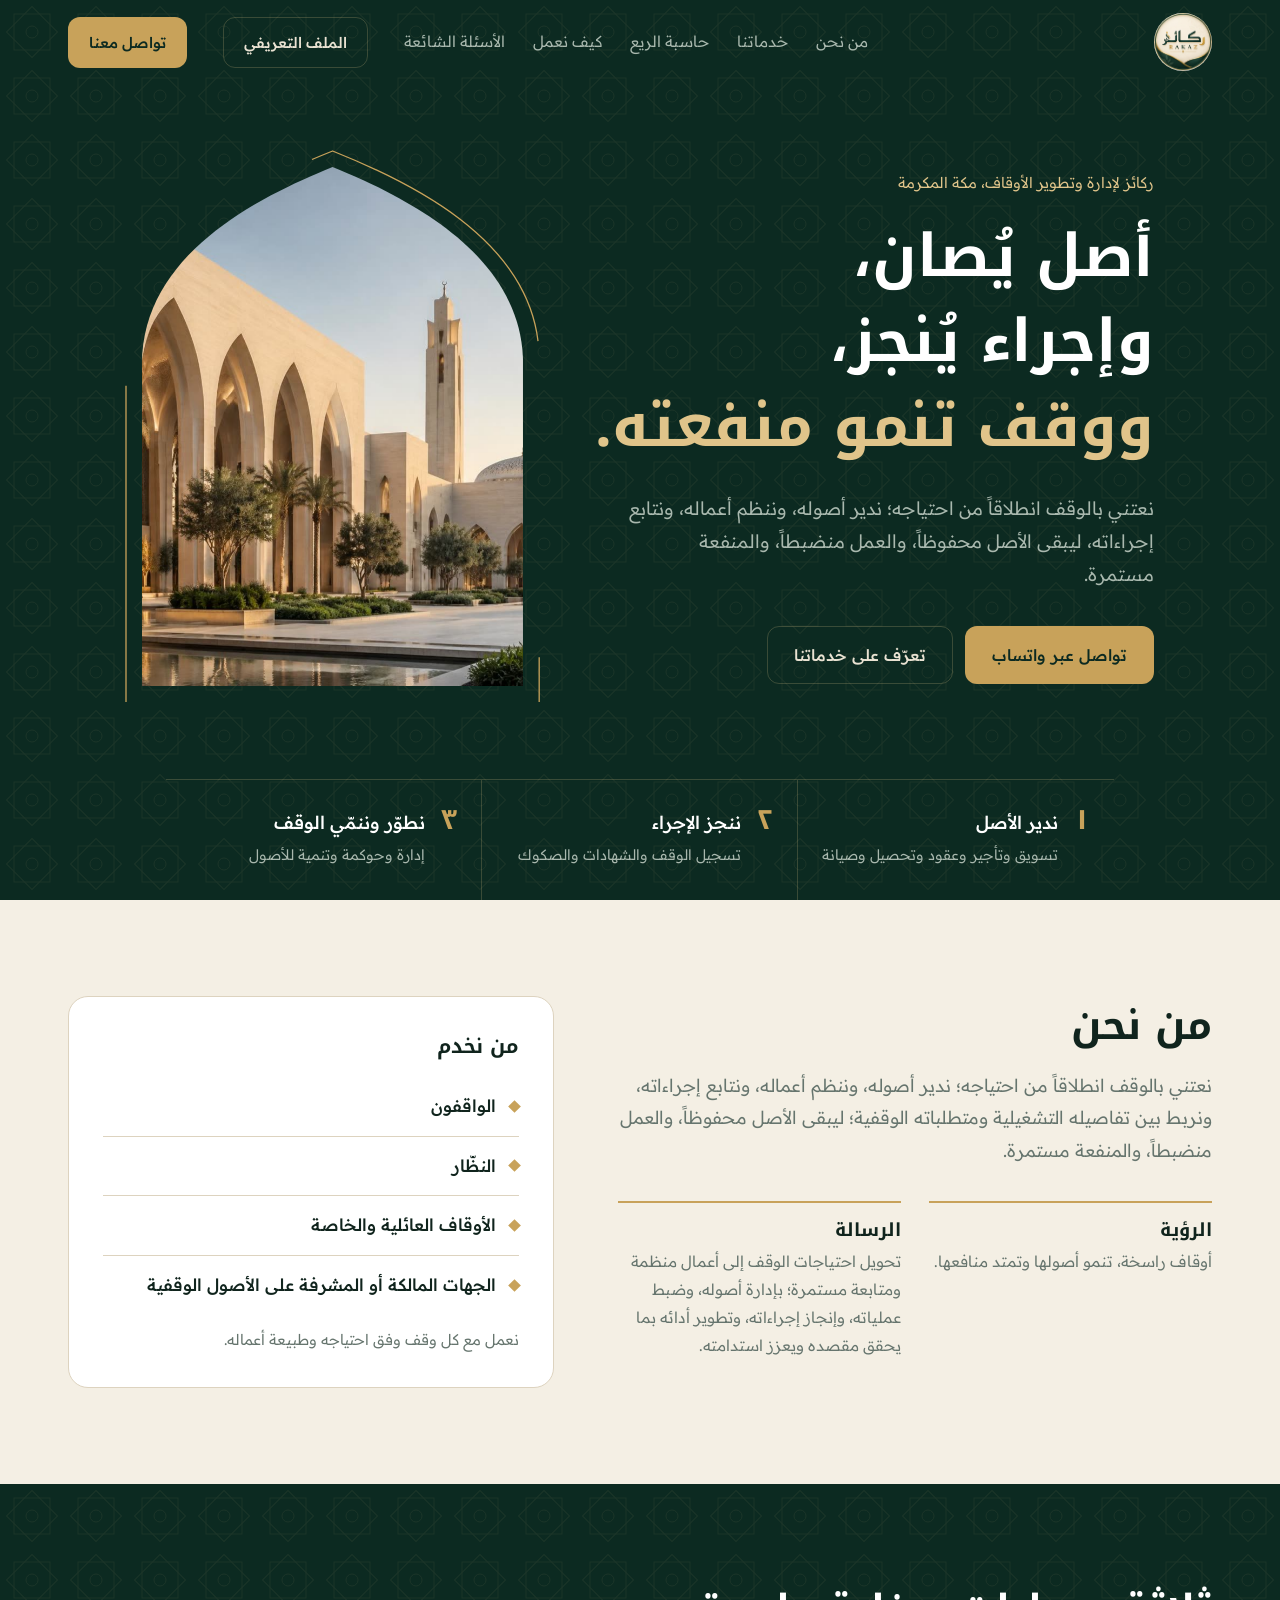
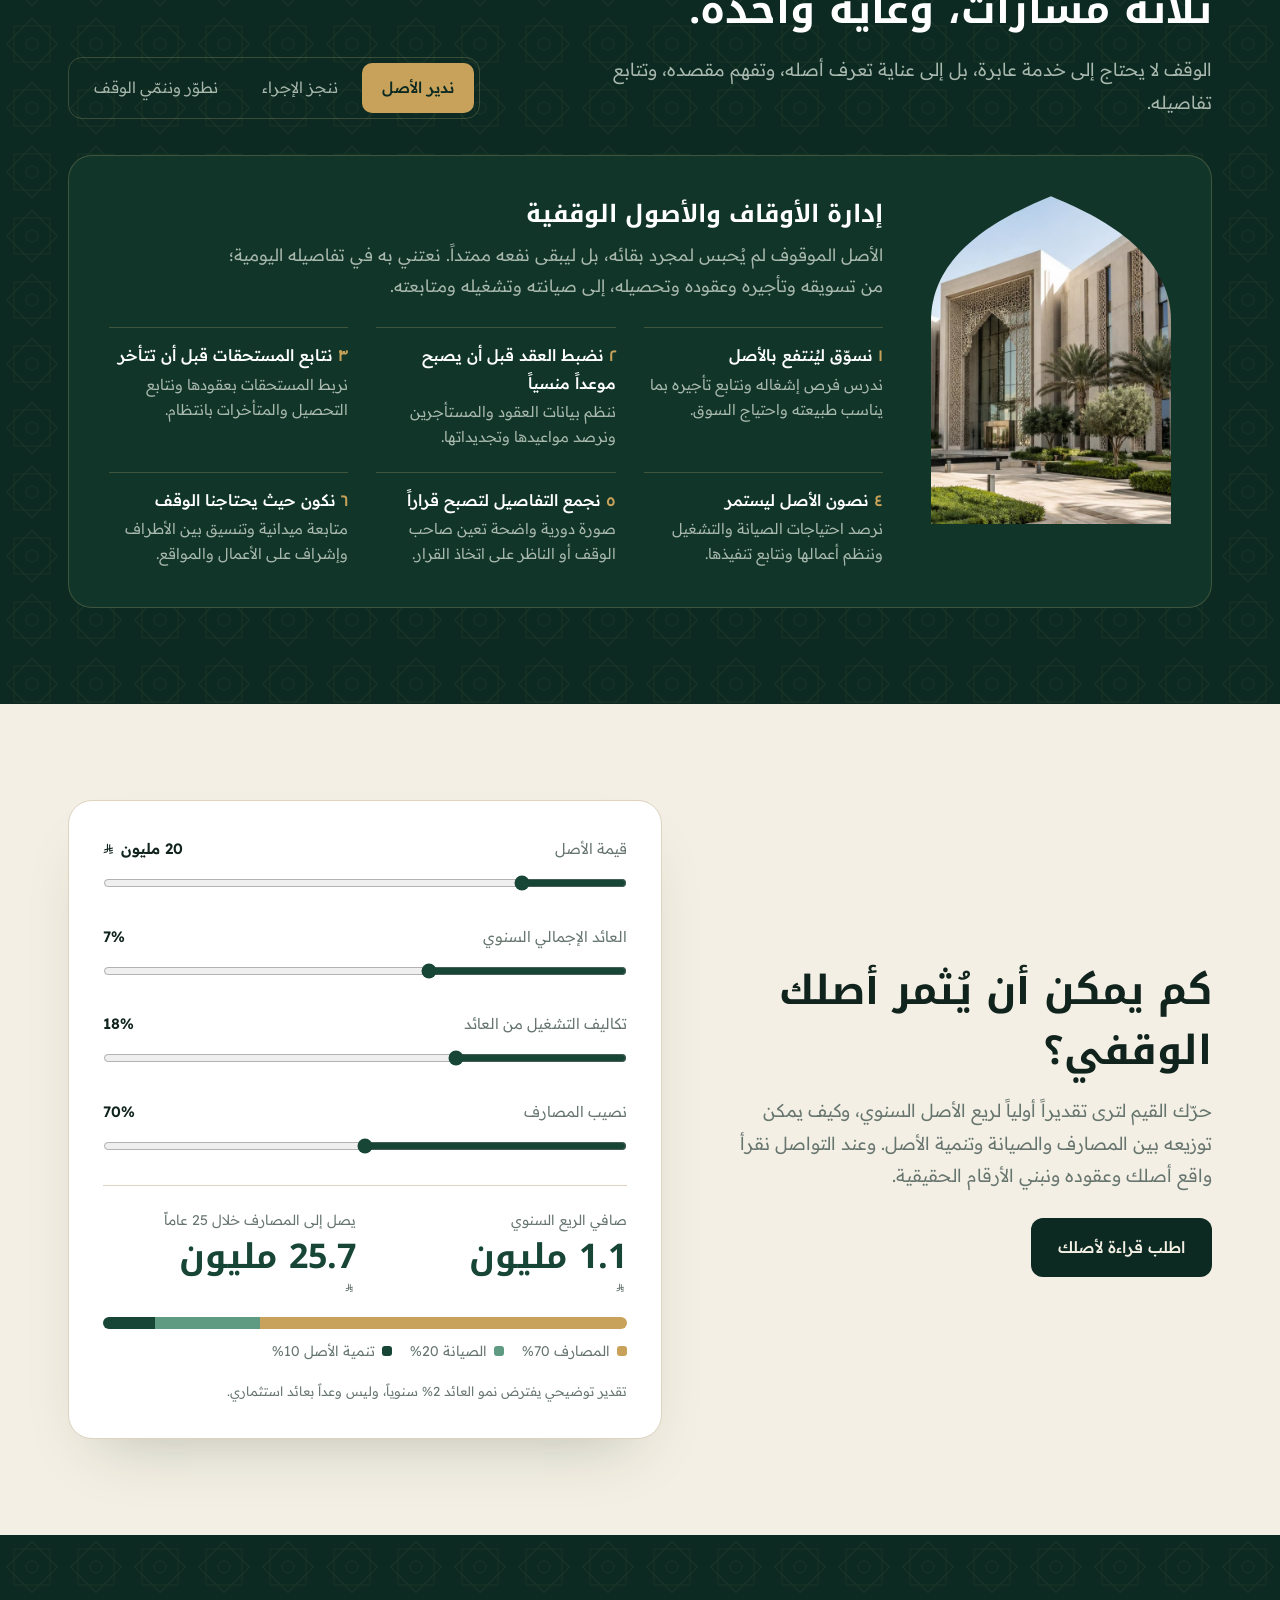
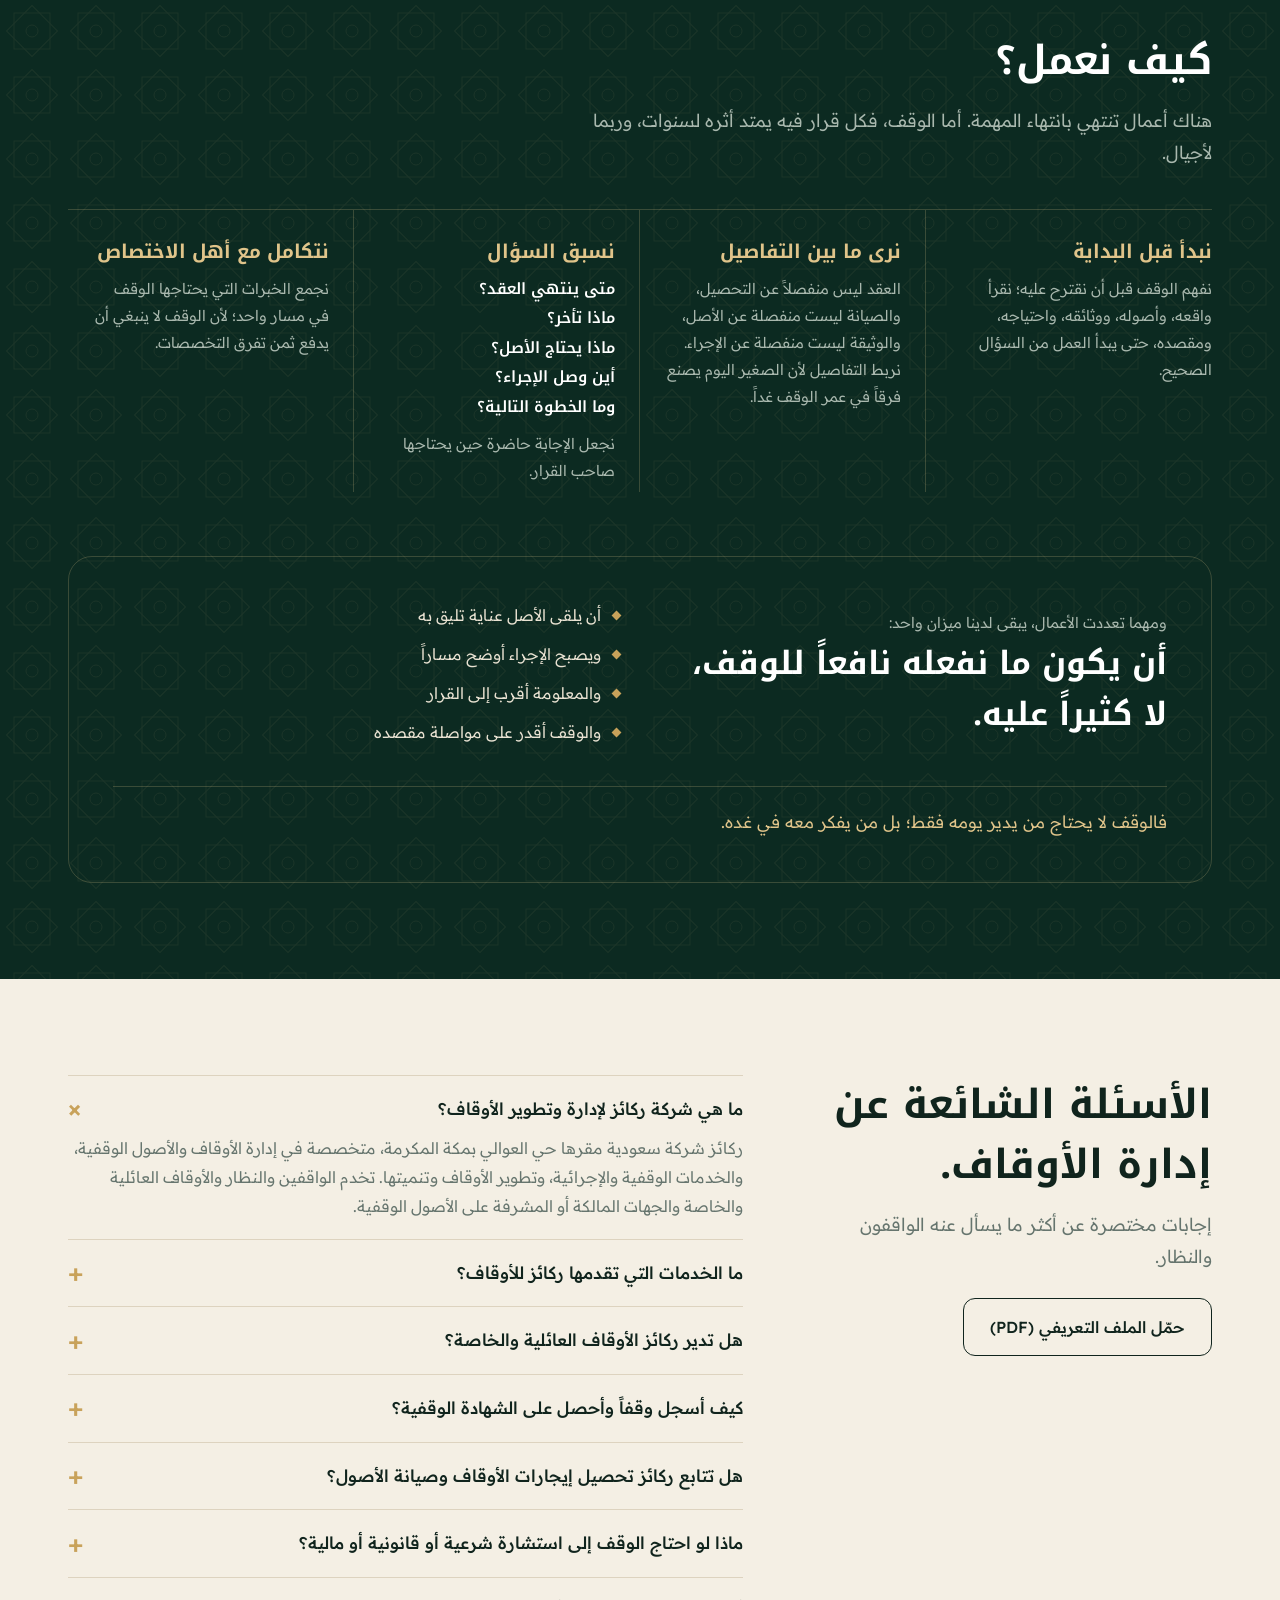
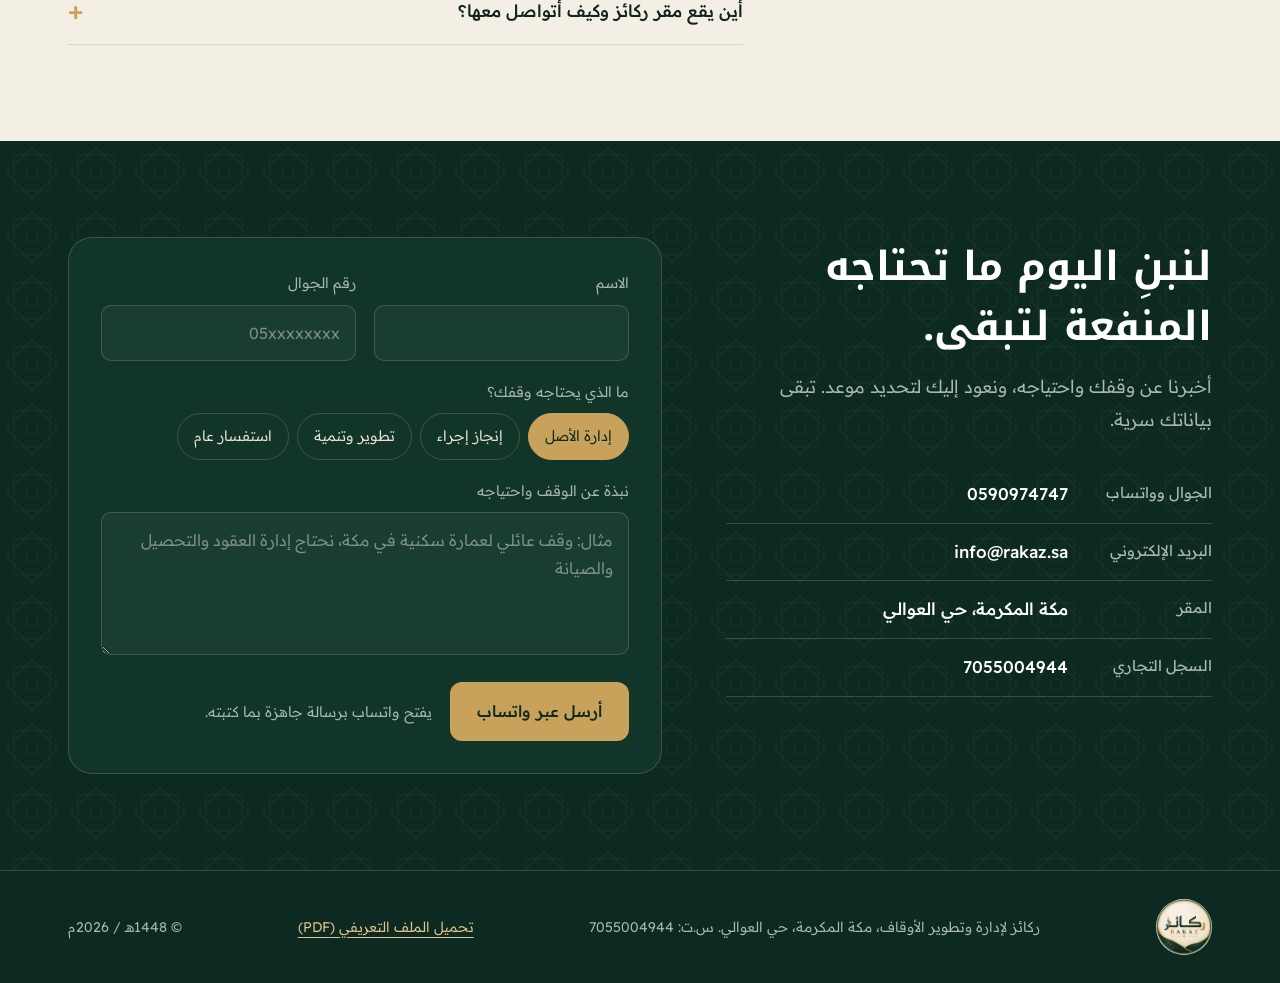
==== commit f7be09fc: "Use the original round logo everywhere; proposal keeps the logo unchanged Co-Authored-By: Claude Opu" ====
--- a/index.html
+++ b/index.html
@@ -32,7 +32,7 @@
  "@graph":[
   {"@type":["Organization","ProfessionalService"],"@id":"https://andrewhaliem443.github.io/rakaz-site/#org",
    "name":"ركائز لإدارة وتطوير الأوقاف","alternateName":["ركائز","Rakaz","Rakaz Waqf Management and Development"],
-   "url":"https://andrewhaliem443.github.io/rakaz-site/","logo":"https://andrewhaliem443.github.io/rakaz-site/img/logo-flat.png",
+   "url":"https://andrewhaliem443.github.io/rakaz-site/","logo":"https://andrewhaliem443.github.io/rakaz-site/img/logo.jpg",
    "image":"https://andrewhaliem443.github.io/rakaz-site/img/hero.jpg",
    "description":"شركة سعودية متخصصة في إدارة الأوقاف والأصول الوقفية، والخدمات الوقفية والإجرائية، وتطوير الأوقاف وتنميتها، للواقفين والنظار والأوقاف العائلية والخاصة.",
    "slogan":"أصل يُصان، وإجراء يُنجز، ووقف تنمو منفعته.",
@@ -69,7 +69,7 @@
 
 <header class="top" id="top">
   <div class="wrap">
-    <a href="#home" aria-label="ركائز لإدارة وتطوير الأوقاف، الصفحة الرئيسية"><img class="logo" src="img/logo-flat-light.png" alt="شعار ركائز لإدارة وتطوير الأوقاف" width="93" height="56"></a>
+    <a href="#home" aria-label="ركائز لإدارة وتطوير الأوقاف، الصفحة الرئيسية"><img class="logo" src="img/logo.jpg" alt="شعار ركائز لإدارة وتطوير الأوقاف" width="56" height="56"></a>
     <nav class="menu" id="menu" aria-label="القائمة الرئيسية">
       <a href="#about">من نحن</a><a href="#services">خدماتنا</a><a href="#calc">حاسبة الريع</a><a href="#how">كيف نعمل</a><a href="#faq">الأسئلة الشائعة</a><a href="rakaz-profile.pdf" class="m-only" download>تحميل الملف التعريفي</a>
     </nav>
@@ -276,7 +276,7 @@
 
 <footer>
   <div class="wrap">
-    <img src="img/logo-flat-light.png" alt="ركائز لإدارة وتطوير الأوقاف" width="80" height="48">
+    <img src="img/logo.jpg" alt="ركائز لإدارة وتطوير الأوقاف" width="56" height="56">
     <span>ركائز لإدارة وتطوير الأوقاف، مكة المكرمة، حي العوالي. س.ت: 7055004944</span>
     <a href="rakaz-profile.pdf" download>تحميل الملف التعريفي (PDF)</a>
     <span>© 1448هـ / 2026م</span>
--- a/site.css
+++ b/site.css
@@ -43,7 +43,7 @@
 .top{position:fixed;inset-inline:0;top:0;z-index:40;transition:background .3s,box-shadow .3s}
 .top.solid{background:rgba(12,42,33,.96);backdrop-filter:blur(10px);box-shadow:0 8px 30px rgba(0,0,0,.18)}
 .top .wrap{display:flex;align-items:center;gap:36px;height:84px}
-.top .logo{height:56px;width:auto}
+.top .logo{height:58px;width:58px;border-radius:50%}
 .menu{display:flex;gap:28px;margin-inline-start:auto;font-size:15.5px;color:var(--on-dark-2)}
 .menu a:hover{color:#fff}
 .menu .m-only{display:none}
@@ -171,7 +171,7 @@
 .status.ok{color:var(--gold-2)}
 footer{background:var(--night);border-top:1px solid var(--line-d);color:var(--on-dark-2);font-size:14px;padding:28px 0}
 footer .wrap{display:flex;justify-content:space-between;align-items:center;gap:20px;flex-wrap:wrap}
-footer img{height:48px;width:auto}
+footer img{height:56px;width:56px;border-radius:50%}
 footer a{color:var(--gold-2);text-decoration:underline;text-underline-offset:5px}
 
 /* Saudi Riyal symbol (font: @emran-alhaddad/saudi-riyal-font, OFL 1.1) */
